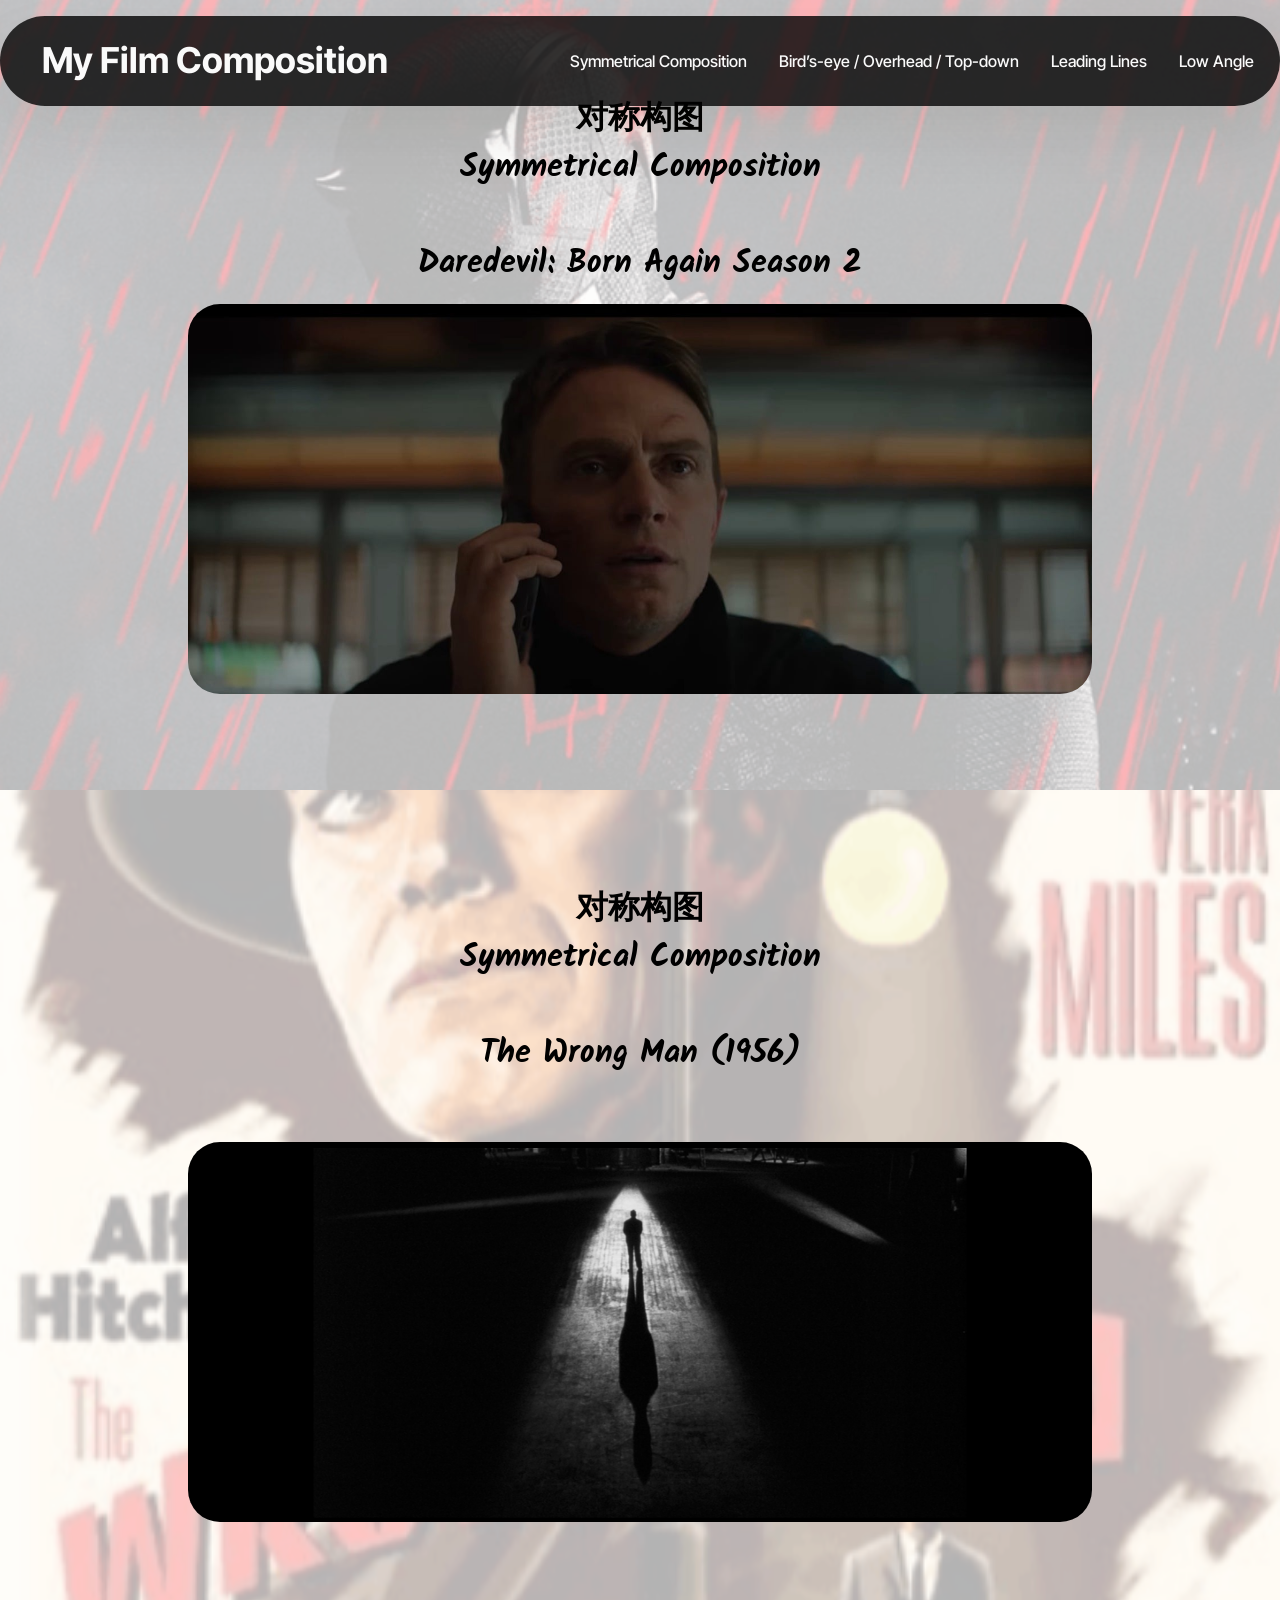
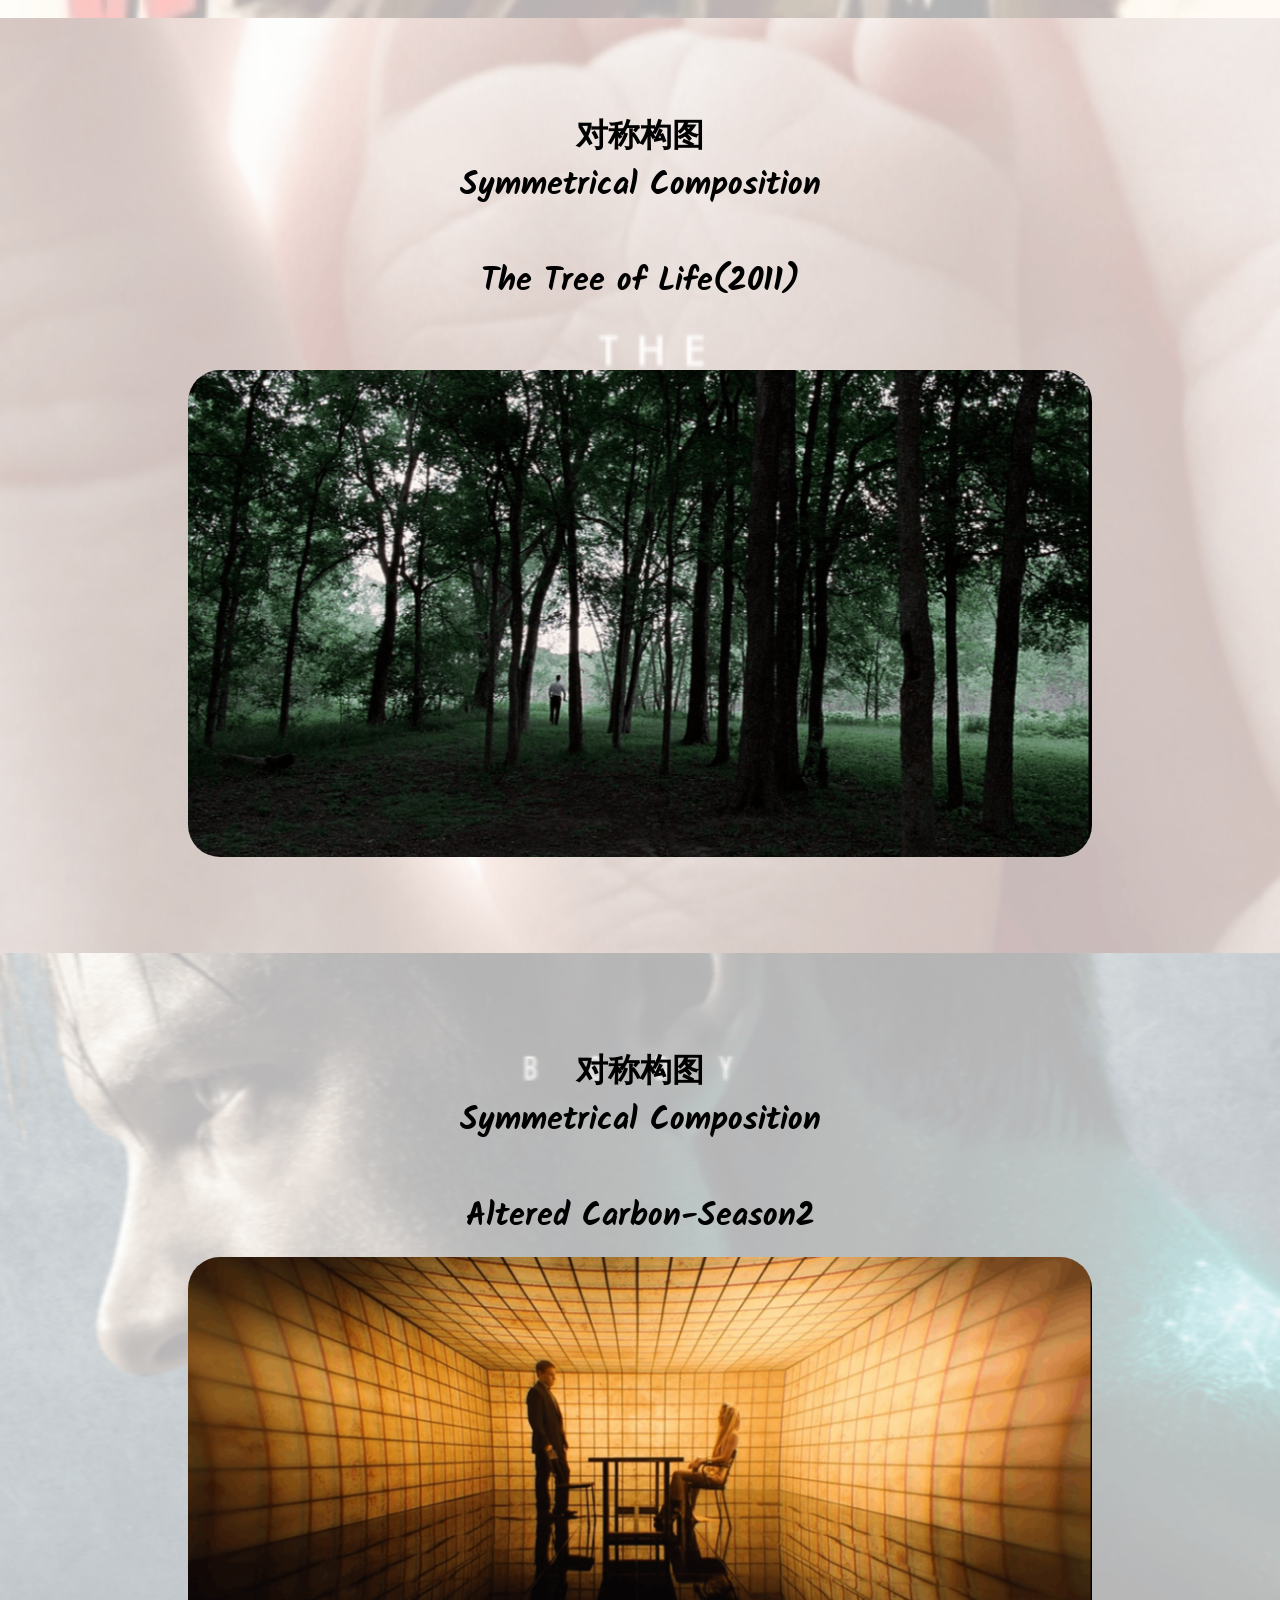
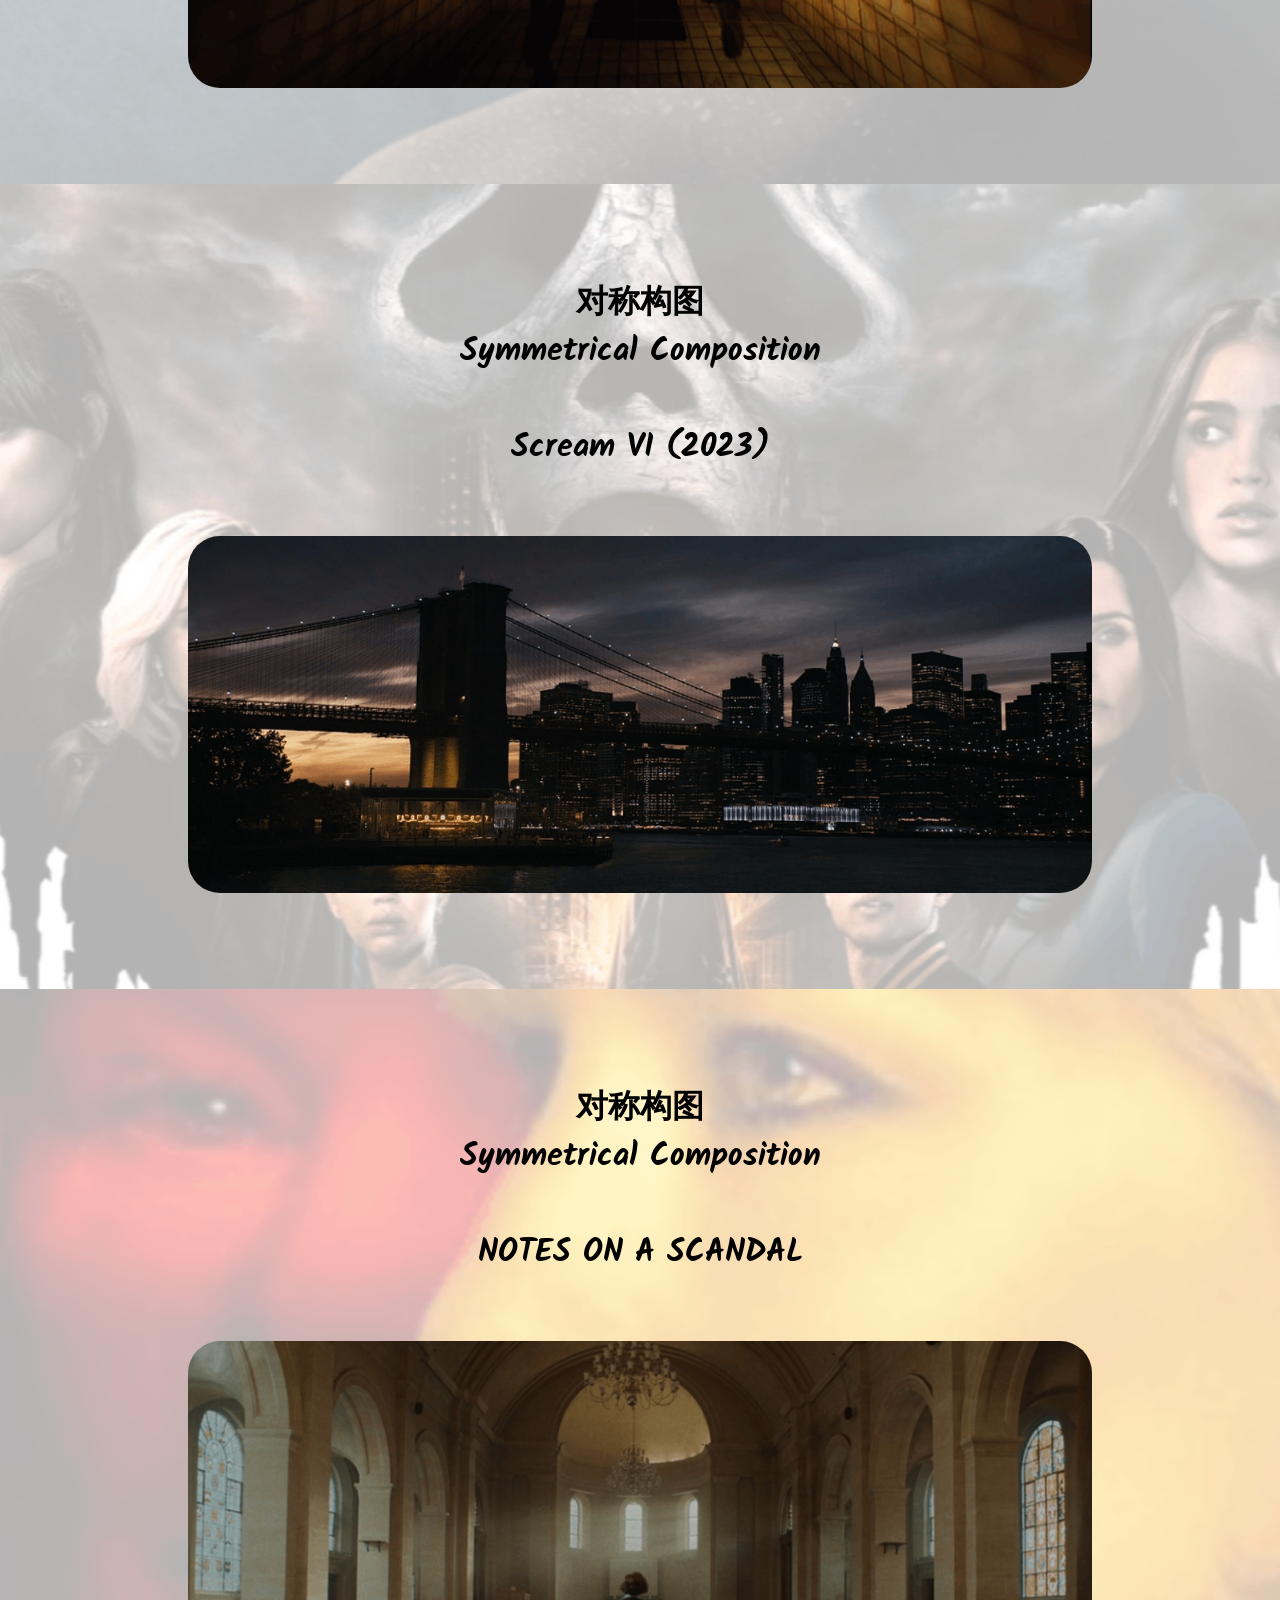
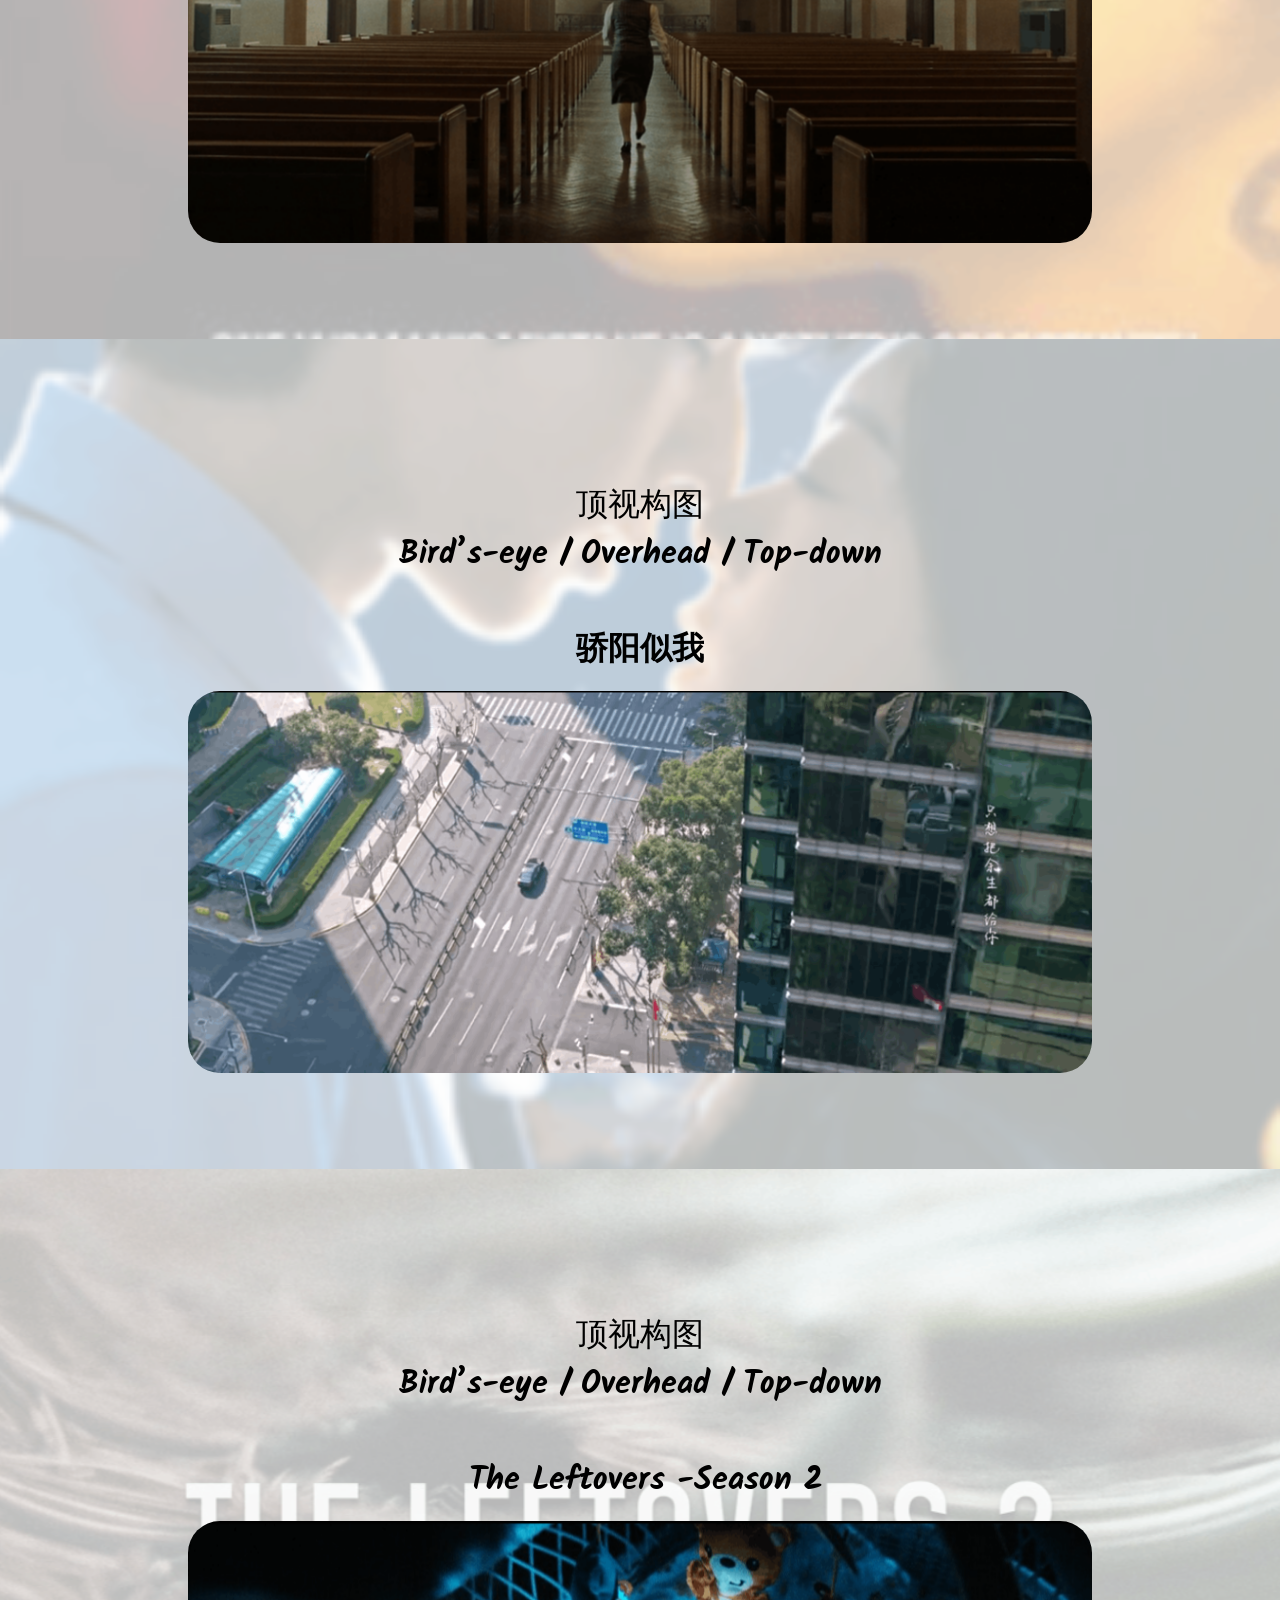
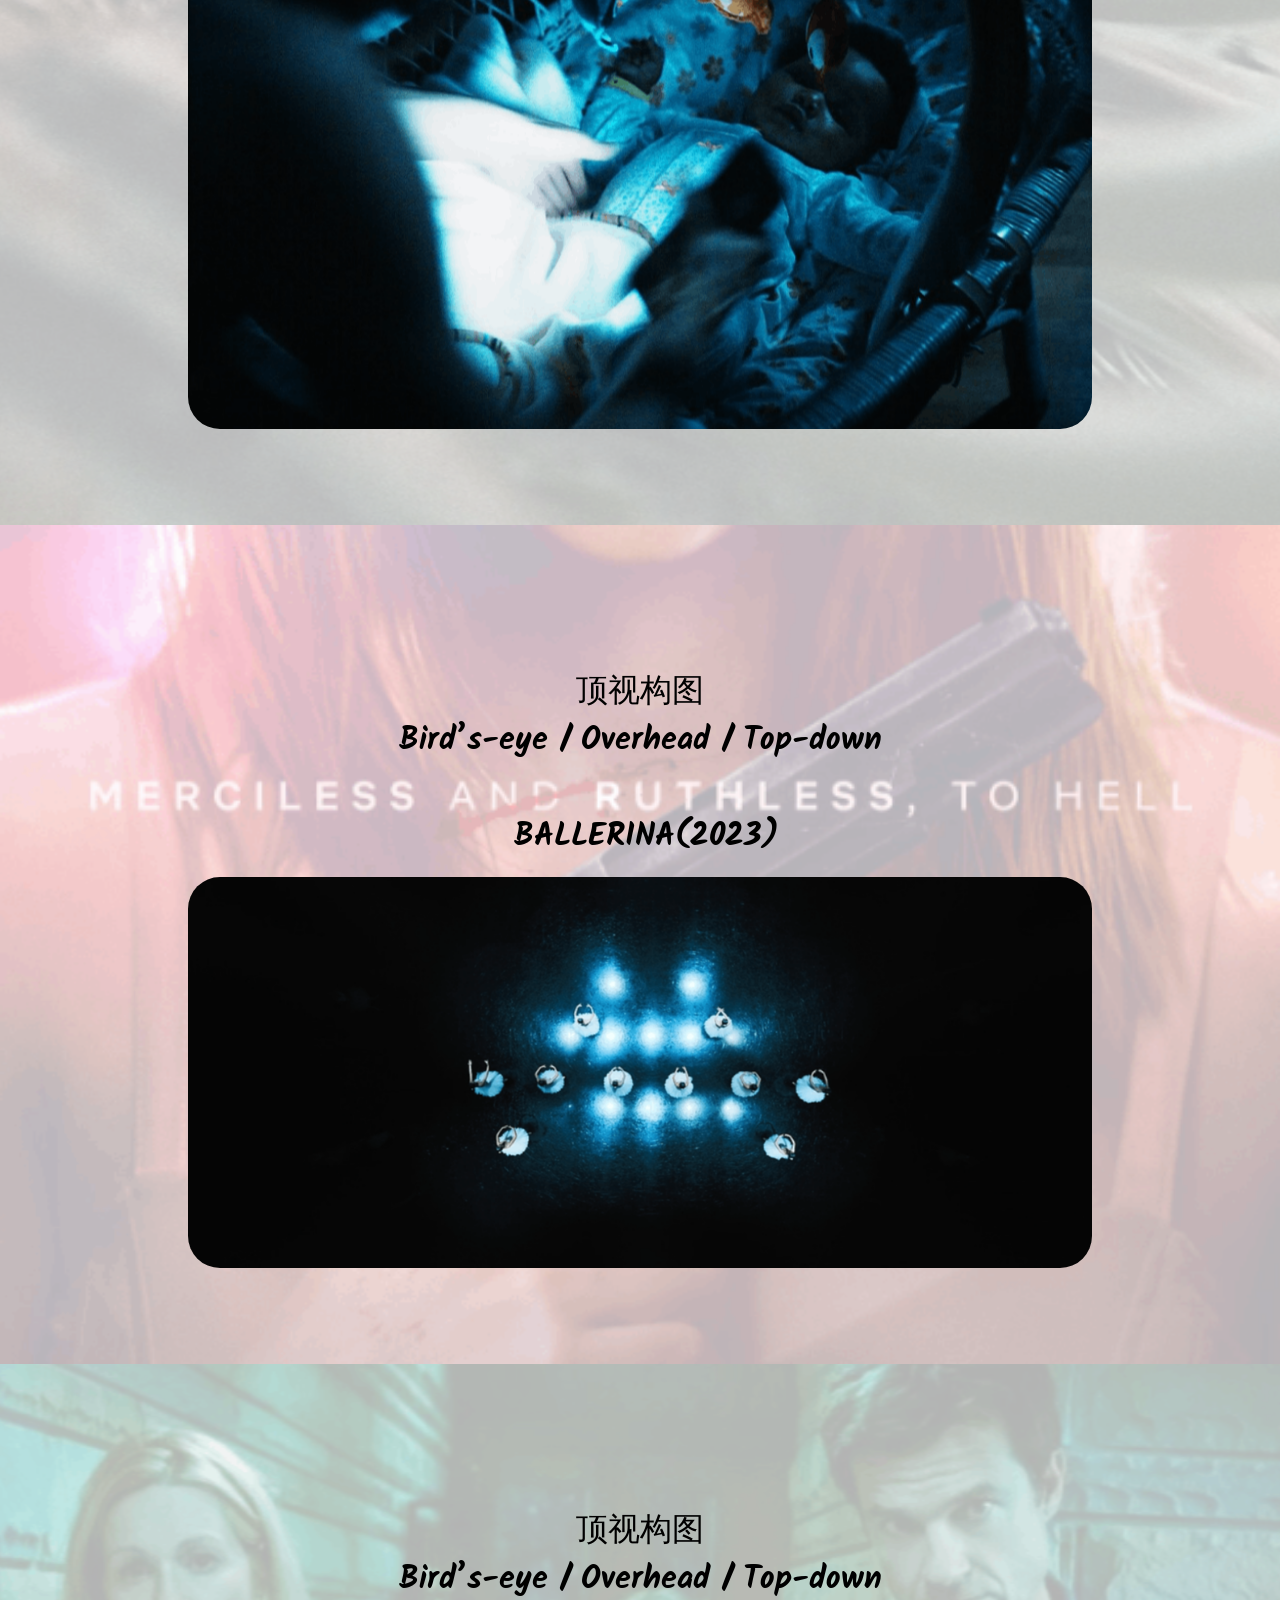
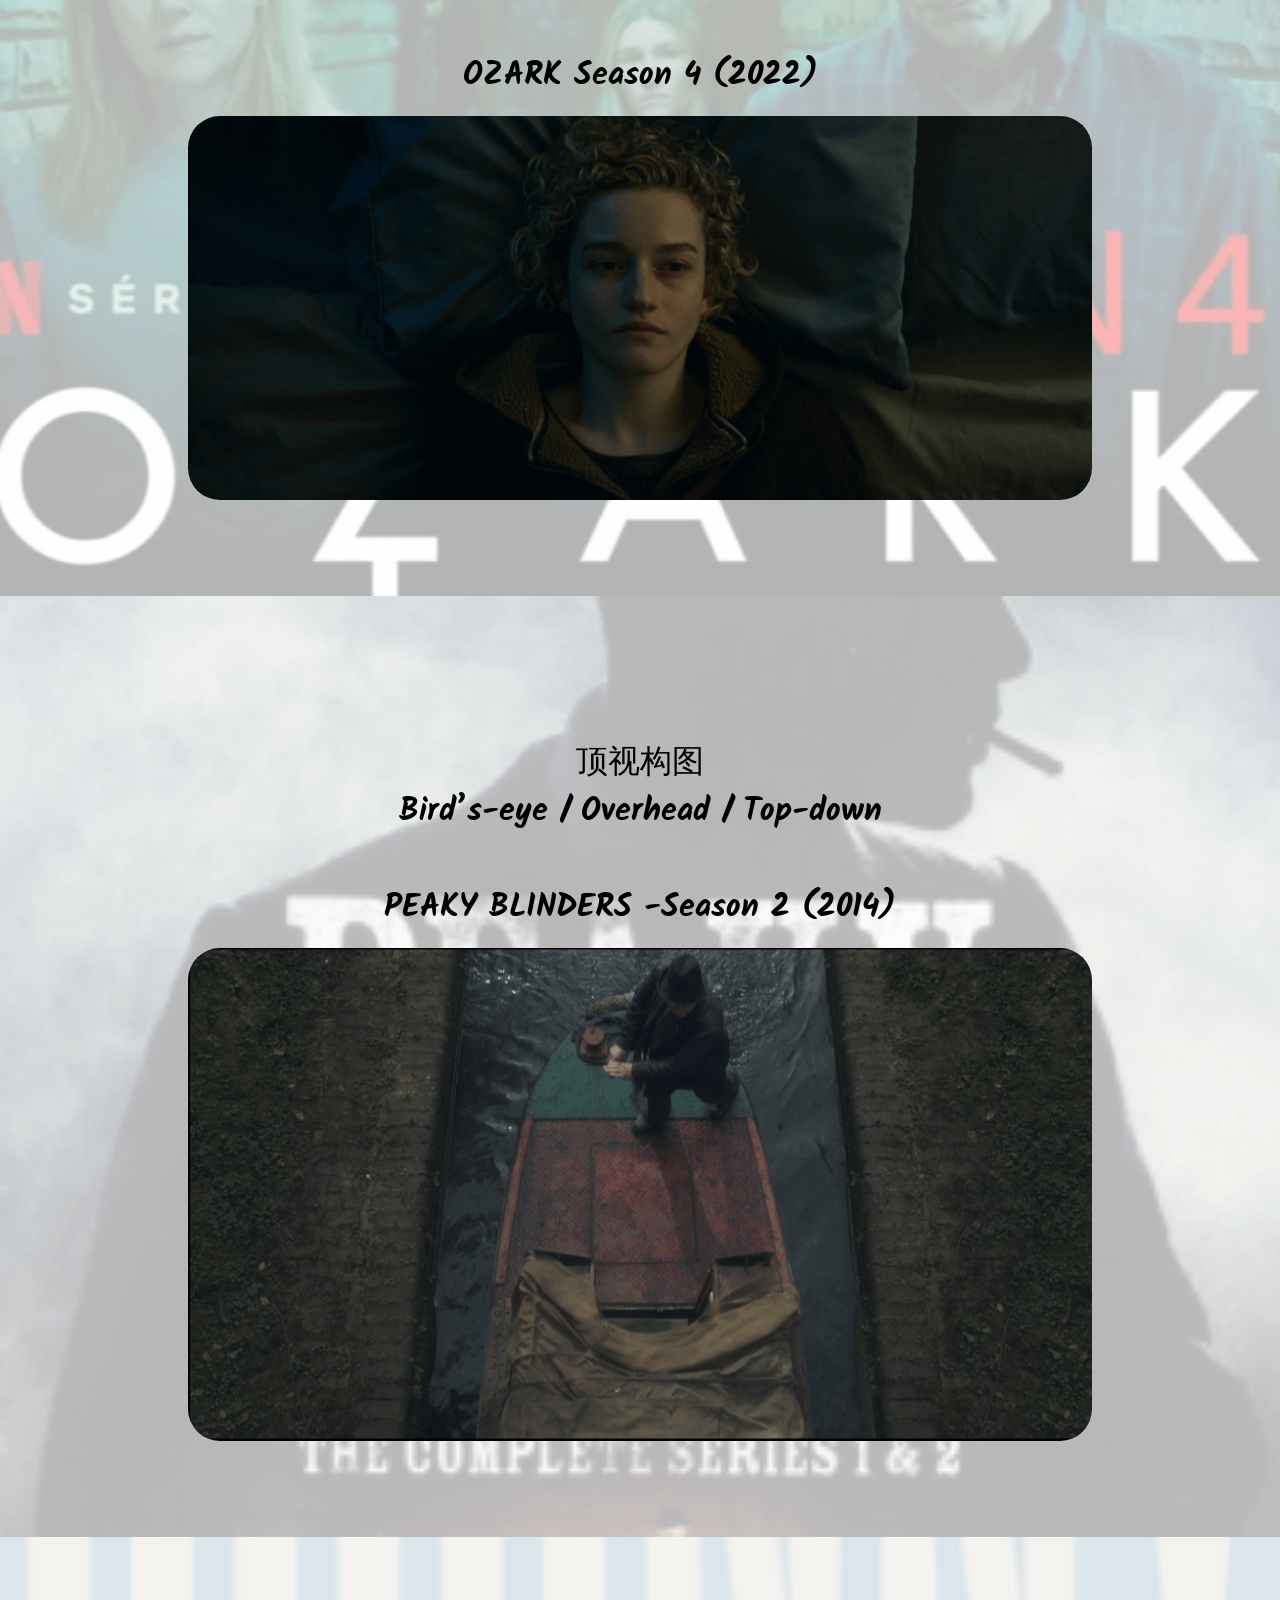
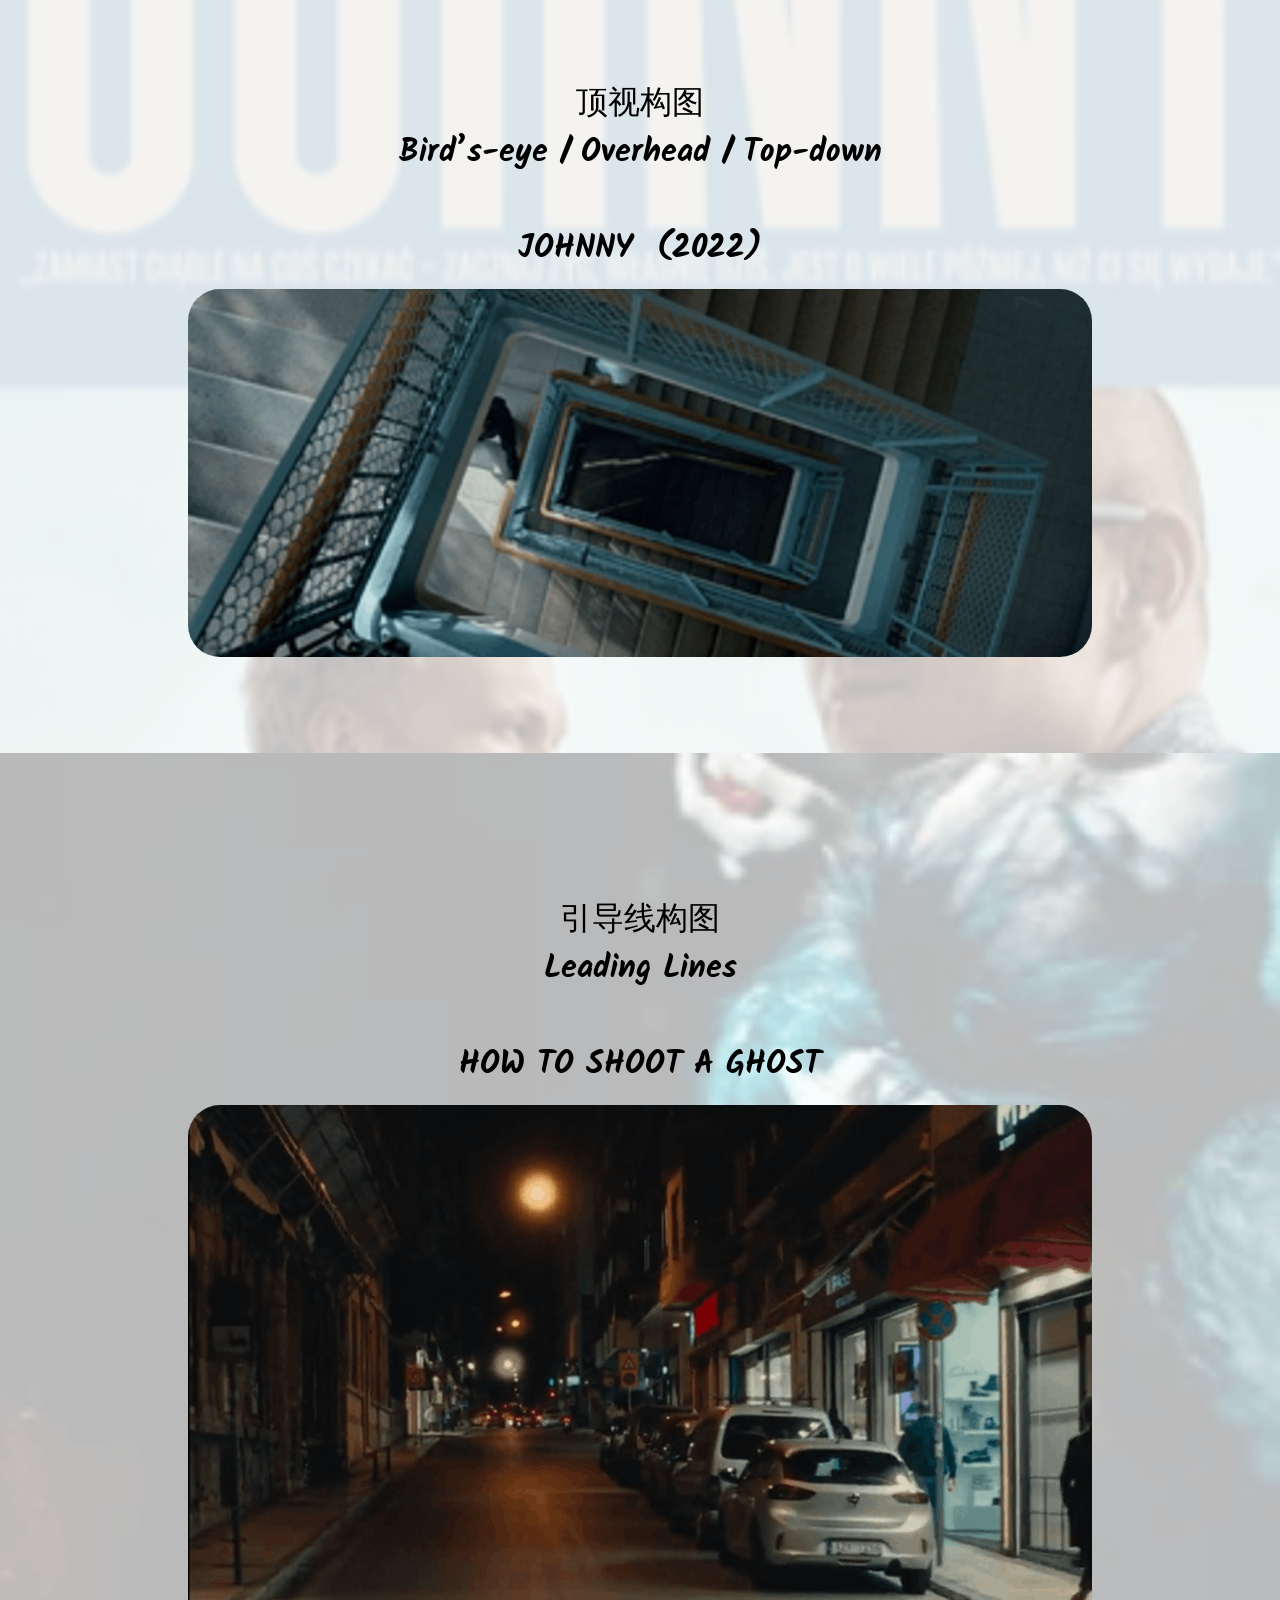
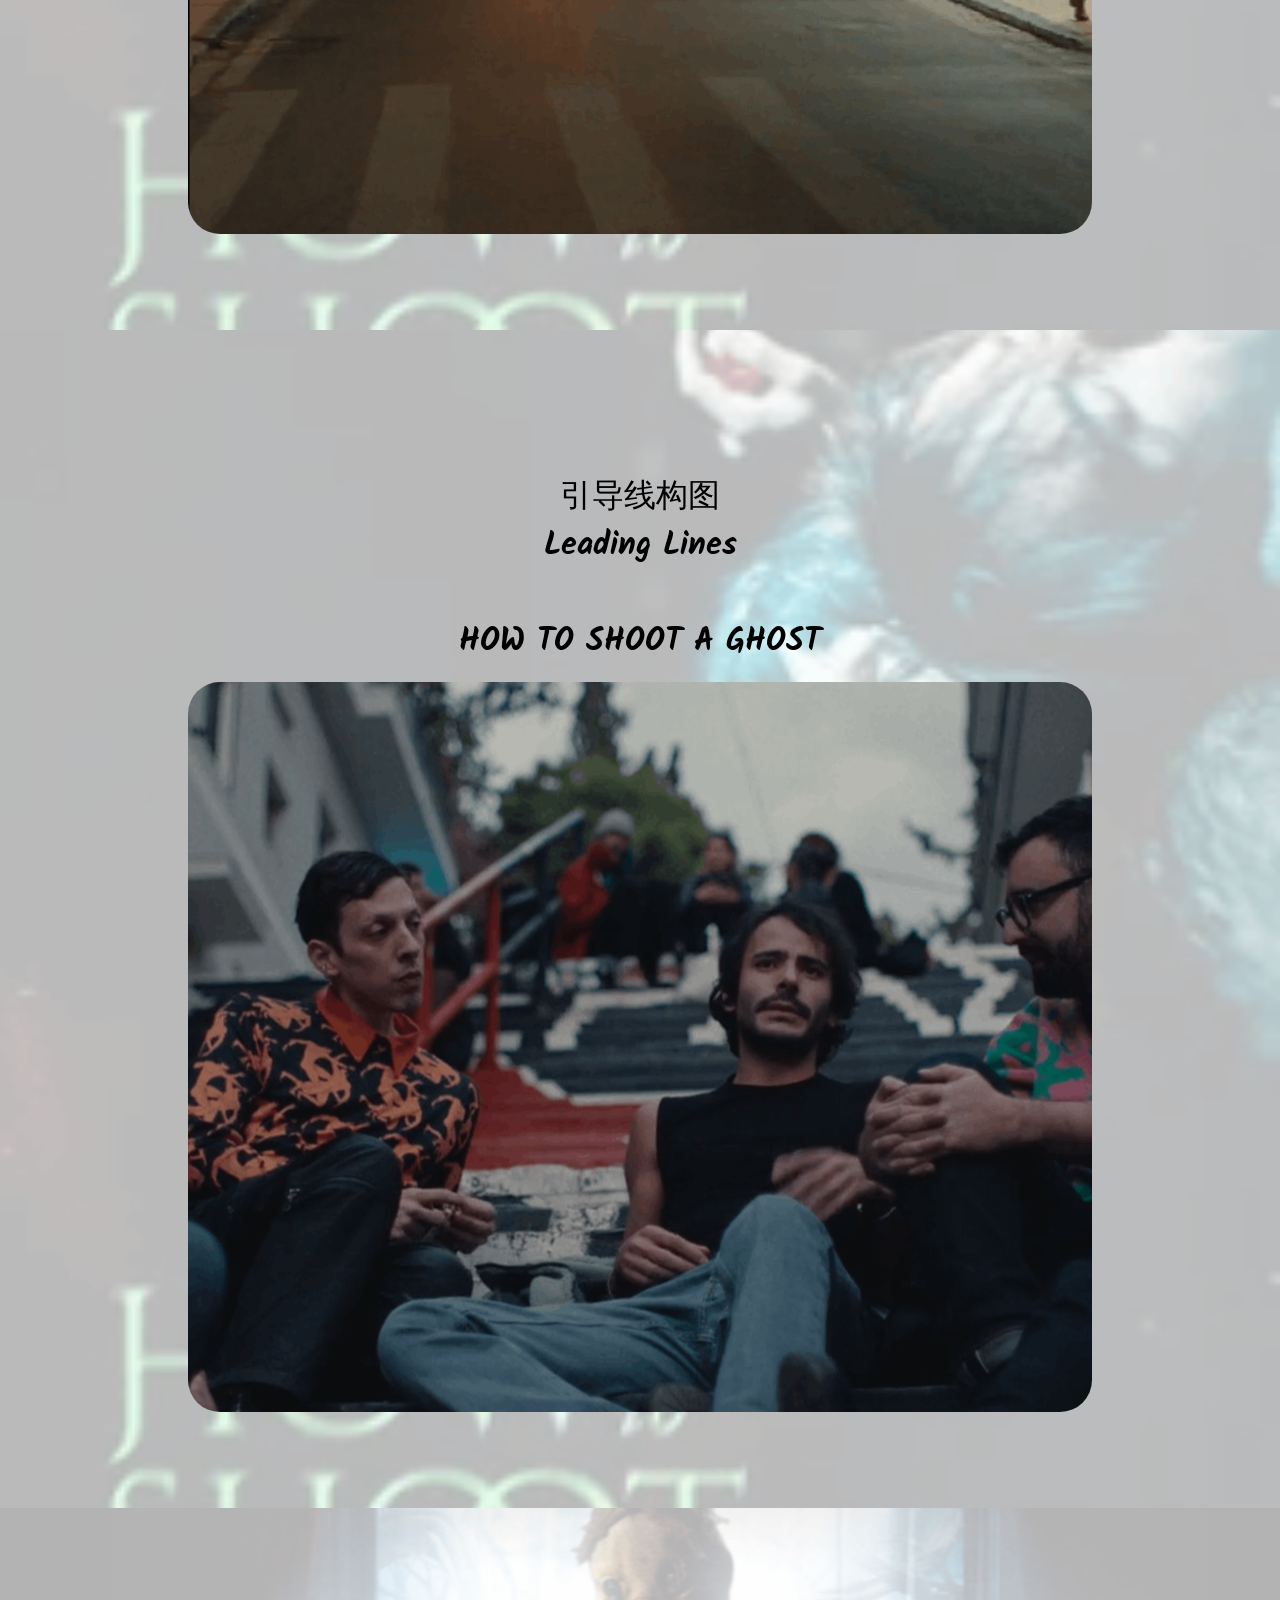
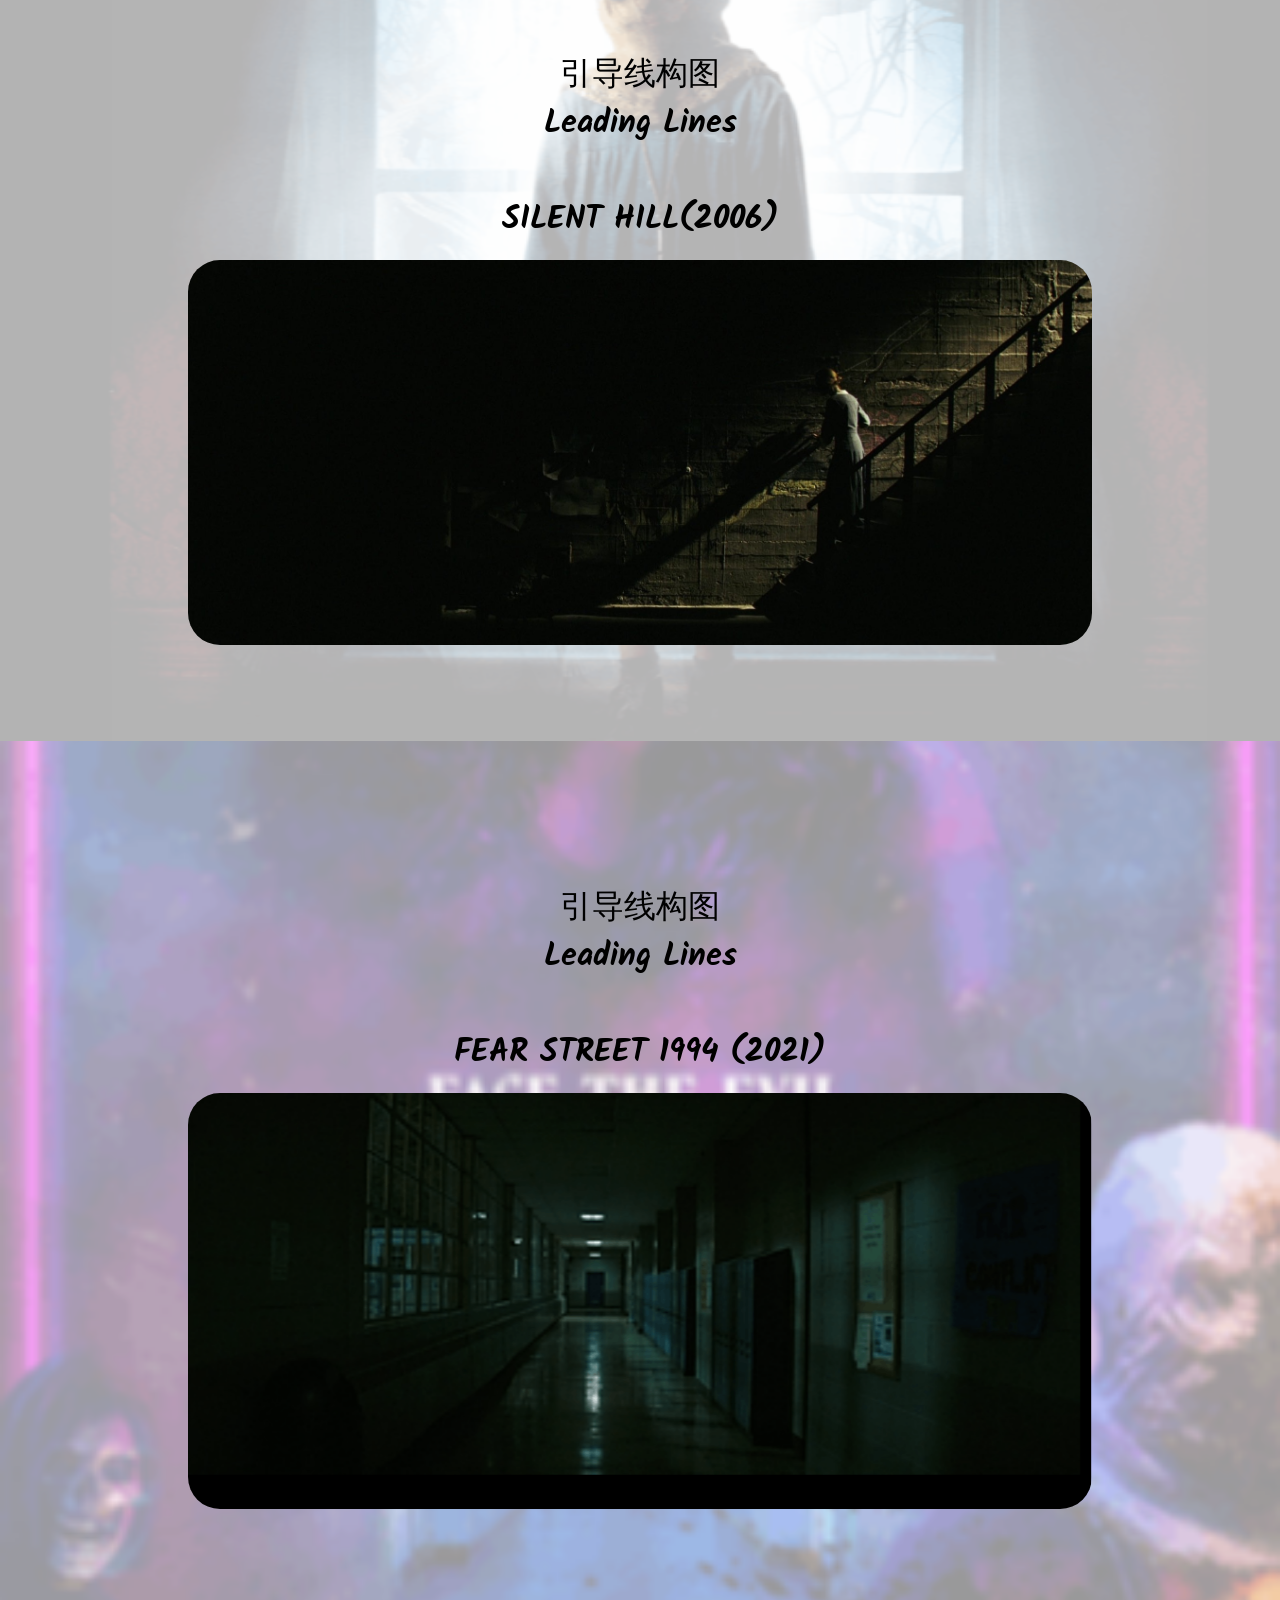
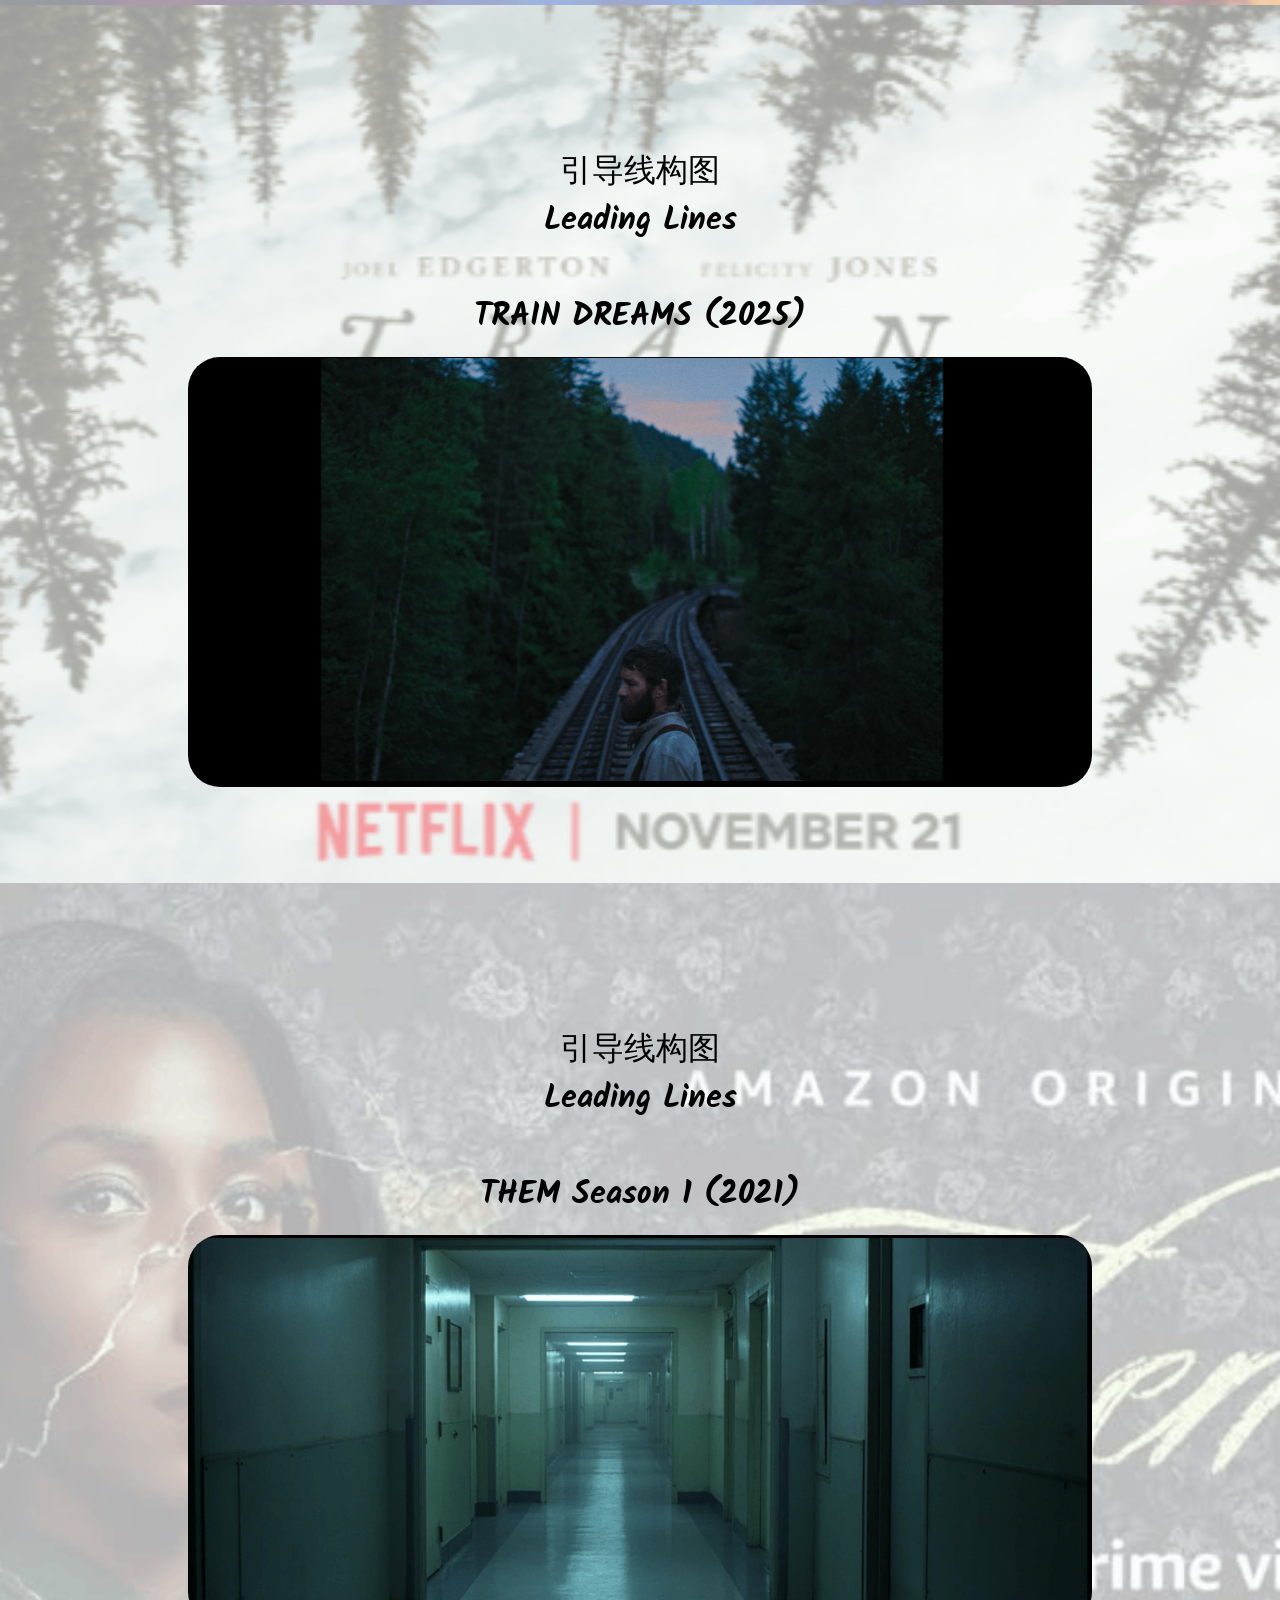
==== inde.html @ d4582043 "create github pages" ====
<!DOCTYPE html>
<html  >
<head>
  <!-- Site made with Mobirise Website Builder v6.1.12, https://mobirise.com -->
  <meta charset="UTF-8">
  <meta http-equiv="X-UA-Compatible" content="IE=edge">
  <meta name="generator" content="Mobirise v6.1.12, mobirise.com">
  <meta name="viewport" content="width=device-width, initial-scale=1, minimum-scale=1">
  <link rel="shortcut icon" href="assets/images/logo5.png" type="image/x-icon">
  <meta name="description" content="">
  
  
  <title>My Film Composition</title>
  <link rel="stylesheet" href="assets/web/assets/mobirise-icons2/mobirise2.css">
  <link rel="stylesheet" href="assets/bootstrap/css/bootstrap.min.css">
  <link rel="stylesheet" href="assets/animatecss/animate.css">
  <link rel="stylesheet" href="assets/dropdown/css/style.css">
  <link rel="stylesheet" href="assets/theme/css/style.css">
  <link rel="preload" href="https://fonts.googleapis.com/css?family=Inter+Tight:100,200,300,400,500,600,700,800,900,100i,200i,300i,400i,500i,600i,700i,800i,900i&display=swap" as="style" onload="this.onload=null;this.rel='stylesheet'">
  <noscript><link rel="stylesheet" href="https://fonts.googleapis.com/css?family=Inter+Tight:100,200,300,400,500,600,700,800,900,100i,200i,300i,400i,500i,600i,700i,800i,900i&display=swap"></noscript>
  <link rel="preload" href="https://fonts.googleapis.com/css?family=Fjalla+One:400&display=swap" as="style" onload="this.onload=null;this.rel='stylesheet'">
  <noscript><link rel="stylesheet" href="https://fonts.googleapis.com/css?family=Fjalla+One:400&display=swap"></noscript>
  <link rel="preload" href="https://fonts.googleapis.com/css?family=Kalam:300,400,700&display=swap" as="style" onload="this.onload=null;this.rel='stylesheet'">
  <noscript><link rel="stylesheet" href="https://fonts.googleapis.com/css?family=Kalam:300,400,700&display=swap"></noscript>
  <link rel="preload" as="style" href="assets/mobirise/css/mbr-additional.css?v=nyMjws"><link rel="stylesheet" href="assets/mobirise/css/mbr-additional.css?v=nyMjws" type="text/css">

  
  
  
</head>
<body>
  
  <section data-bs-version="5.1" class="menu menu1 cid-vgb3TFsFdI" once="menu" id="menu01-2v">
	

	<nav class="navbar navbar-dropdown navbar-fixed-top navbar-expand-lg">
		<div class="container">
			<div class="navbar-brand">
				
				<span class="navbar-caption-wrap"><a class="navbar-caption text-white display-2" href="https://mobiri.se">My Film Composition&nbsp;</a></span>
			</div>
			<button class="navbar-toggler" type="button" data-toggle="collapse" data-bs-toggle="collapse" data-target="#navbarSupportedContent" data-bs-target="#navbarSupportedContent" aria-controls="navbarNavAltMarkup" aria-expanded="false" aria-label="Toggle navigation">
				<div class="hamburger">
					<span></span>
					<span></span>
					<span></span>
					<span></span>
				</div>
			</button>
			<div class="collapse navbar-collapse" id="navbarSupportedContent">
				<ul class="navbar-nav nav-dropdown nav-right" data-app-modern-menu="true"><li class="nav-item">
						<a class="nav-link link text-white text-primary display-4" href="inde.html#image03-2z">Symmetrical Composition</a>
					</li>
					<li class="nav-item">
						<a class="nav-link link text-white text-primary display-4" href="inde.html#image03-33" aria-expanded="false">Bird’s-eye / Overhead / Top-down</a>
					</li>
					<li class="nav-item">
						<a class="nav-link link text-white text-primary display-4" href="inde.html#image03-37">Leading Lines</a>
					</li><li class="nav-item"><a class="nav-link link text-white text-primary display-4" href="inde.html#image03-39">Low Angle</a></li></ul>
				
				
			</div>
		</div>
	</nav>
</section>

<section data-bs-version="5.1" class="image3 cid-vgbkb1TH79" id="image03-2z">
  

  
  <div class="mbr-overlay" style="opacity: 0.7; background-color: rgb(255, 255, 255);"></div>

  <div class="container">
    <div class="row justify-content-center">
      <div class="col-12 col-lg-9">
        <h4 class="mbr-description mbr-fonts-style mb-3 align-center new-font-1"><strong>对称构图</strong><br><strong>Symmetrical Composition</strong><br><br><strong>Daredevil: Born Again Season 2</strong><strong><br></strong></h4>
        
        <div class="image-wrapper">
          <img class="w-100" src="assets/images/symmetrical-1600x690.jpg" alt="Mobirise Website Builder">
        </div>
      </div>
    </div>
  </div>
</section>

<section data-bs-version="5.1" class="image3 cid-vgbrXvabhN" id="image03-3f">
  

  
  <div class="mbr-overlay" style="opacity: 0.7; background-color: rgb(255, 255, 255);"></div>

  <div class="container">
    <div class="row justify-content-center">
      <div class="col-12 col-lg-9">
        <h4 class="mbr-description mbr-fonts-style mb-3 align-center new-font-1"><strong>对称构图</strong><br><strong>Symmetrical Composition</strong><br><br><strong>The Wrong Man (1956)</strong><strong><br></strong><strong><br></strong></h4>
        
        <div class="image-wrapper">
          <img class="w-100" src="assets/images/symmetrical20composition20the20wrong20man-1241x524.png" alt="Mobirise Website Builder">
        </div>
      </div>
    </div>
  </div>
</section>

<section data-bs-version="5.1" class="image3 cid-vgbrXUIY6X" id="image03-3g">
  

  
  <div class="mbr-overlay" style="opacity: 0.7; background-color: rgb(255, 255, 255);"></div>

  <div class="container">
    <div class="row justify-content-center">
      <div class="col-12 col-lg-9">
        <h4 class="mbr-description mbr-fonts-style mb-3 align-center new-font-1"><strong>对称构图<br></strong><strong>Symmetrical Composition</strong><br><br><strong>The Tree of Life(2011)</strong><strong><br></strong><strong><br></strong></h4>
        
        <div class="image-wrapper">
          <img class="w-100" src="assets/images/symmetrical20composition20the20tree20of20life-923x500.png" alt="Mobirise Website Builder">
        </div>
      </div>
    </div>
  </div>
</section>

<section data-bs-version="5.1" class="image3 cid-vgbrYc06dr" id="image03-3h">
  

  
  <div class="mbr-overlay" style="opacity: 0.7; background-color: rgb(255, 255, 255);"></div>

  <div class="container">
    <div class="row justify-content-center">
      <div class="col-12 col-lg-9">
        <h4 class="mbr-description mbr-fonts-style mb-3 align-center new-font-1"><strong>对称构图</strong><br><strong>Symmetrical Composition</strong><br><br><strong>Altered Carbon-Season2</strong><strong><br></strong></h4>
        
        <div class="image-wrapper">
          <img class="w-100" src="assets/images/symmetrical20altered20carbon20-season-1016x514.png" alt="Mobirise Website Builder">
        </div>
      </div>
    </div>
  </div>
</section>

<section data-bs-version="5.1" class="image3 cid-vgcfZBzUZ9" id="image03-3j">
  

  
  <div class="mbr-overlay" style="opacity: 0.7; background-color: rgb(255, 255, 255);"></div>

  <div class="container">
    <div class="row justify-content-center">
      <div class="col-12 col-lg-9">
        <h4 class="mbr-description mbr-fonts-style mb-3 align-center new-font-1"><strong>对称构图</strong><br><strong>Symmetrical Composition</strong><br><br><strong>Scream VI (2023)</strong><strong><br></strong><strong><br></strong></h4>
        
        <div class="image-wrapper">
          <img class="w-100" src="assets/images/symmetrical20scream-1190x484.png" alt="Mobirise Website Builder">
        </div>
      </div>
    </div>
  </div>
</section>

<section data-bs-version="5.1" class="image3 cid-vgcgzkqZMH" id="image03-3k">
  

  
  <div class="mbr-overlay" style="opacity: 0.7; background-color: rgb(255, 255, 255);"></div>

  <div class="container">
    <div class="row justify-content-center">
      <div class="col-12 col-lg-9">
        <h4 class="mbr-description mbr-fonts-style mb-3 align-center new-font-1"><strong>对称构图</strong><br><strong>Symmetrical Composition</strong><br><br><strong>NOTES ON A SCANDAL</strong><strong><br></strong><strong><br></strong></h4>
        
        <div class="image-wrapper">
          <img class="w-100" src="assets/images/symmetrical20golda-945x504.png" alt="Mobirise Website Builder">
        </div>
      </div>
    </div>
  </div>
</section>

<section data-bs-version="5.1" class="image3 cid-vgbn0FXxiw" id="image03-33">
  

  
  <div class="mbr-overlay" style="opacity: 0.7; background-color: rgb(255, 255, 255);"></div>

  <div class="container">
    <div class="row justify-content-center">
      <div class="col-12 col-lg-9">
        <h4 class="mbr-description mbr-fonts-style mb-3 align-center new-font-1"><strong><br></strong>顶视构图<br><strong>Bird’s-eye / Overhead / Top-down</strong><br><br><strong>骄阳似我</strong></h4>
        
        <div class="image-wrapper">
          <img class="w-100" src="assets/images/bird-view-1-1916x808.png" alt="Mobirise Website Builder">
        </div>
      </div>
    </div>
  </div>
</section>

<section data-bs-version="5.1" class="image3 cid-vgbnSltmh3" id="image03-34">
  

  
  <div class="mbr-overlay" style="opacity: 0.7; background-color: rgb(255, 255, 255);"></div>

  <div class="container">
    <div class="row justify-content-center">
      <div class="col-12 col-lg-9">
        <h4 class="mbr-description mbr-fonts-style mb-3 align-center new-font-1"><strong><br></strong>顶视构图<br><strong>Bird’s-eye / Overhead / Top-down</strong><br><strong><br></strong><strong>&nbsp;The Leftovers -S</strong><strong>eason 2</strong><strong><br></strong></h4>
        
        <div class="image-wrapper">
          <img class="w-100" src="assets/images/symmetrical20the20leftovers20-season202-1144x520.png" alt="Mobirise Website Builder">
        </div>
      </div>
    </div>
  </div>
</section>

<section data-bs-version="5.1" class="image3 cid-vgbox49EjG" id="image03-35">
  

  
  <div class="mbr-overlay" style="opacity: 0.7; background-color: rgb(255, 255, 255);"></div>

  <div class="container">
    <div class="row justify-content-center">
      <div class="col-12 col-lg-9">
        <h4 class="mbr-description mbr-fonts-style mb-3 align-center new-font-1"><strong><br></strong>顶视构图<br><strong>Bird’s-eye / Overhead / Top-down</strong><br><strong><br></strong><strong>&nbsp;BALLERINA(2023)</strong><strong><br></strong></h4>
        
        <div class="image-wrapper">
          <img class="w-100" src="assets/images/symmetrical20ballerina-1129x499.png" alt="Mobirise Website Builder">
        </div>
      </div>
    </div>
  </div>
</section>

<section data-bs-version="5.1" class="image3 cid-vgboxr0v2A" id="image03-36">
  

  
  <div class="mbr-overlay" style="opacity: 0.7; background-color: rgb(255, 255, 255);"></div>

  <div class="container">
    <div class="row justify-content-center">
      <div class="col-12 col-lg-9">
        <h4 class="mbr-description mbr-fonts-style mb-3 align-center new-font-1"><strong><br></strong>顶视构图<br><strong>Bird’s-eye / Overhead / Top-down</strong><br><strong><br></strong><strong>OZARK Season 4 (2022)</strong></h4>
        
        <div class="image-wrapper">
          <img class="w-100" src="assets/images/symmetrical20ozark20season204-1148x499.png" alt="Mobirise Website Builder">
        </div>
      </div>
    </div>
  </div>
</section>

<section data-bs-version="5.1" class="image3 cid-vgckCtr6fv" id="image03-3l">
  

  
  <div class="mbr-overlay" style="opacity: 0.7; background-color: rgb(255, 255, 255);"></div>

  <div class="container">
    <div class="row justify-content-center">
      <div class="col-12 col-lg-9">
        <h4 class="mbr-description mbr-fonts-style mb-3 align-center new-font-1"><strong><br></strong>顶视构图<br><strong>Bird’s-eye / Overhead / Top-down</strong><br><strong><br></strong><strong>PEAKY BLINDERS -Season 2 (2014)</strong></h4>
        
        <div class="image-wrapper">
          <img class="w-100" src="assets/images/symmetrical20peaky20blinders20-season-928x505.png" alt="Mobirise Website Builder">
        </div>
      </div>
    </div>
  </div>
</section>

<section data-bs-version="5.1" class="image3 cid-vgcxWEjSSH" id="image03-3m">
  

  
  <div class="mbr-overlay" style="opacity: 0.7; background-color: rgb(255, 255, 255);"></div>

  <div class="container">
    <div class="row justify-content-center">
      <div class="col-12 col-lg-9">
        <h4 class="mbr-description mbr-fonts-style mb-3 align-center new-font-1"><strong><br></strong>顶视构图<br><strong>Bird’s-eye / Overhead / Top-down</strong><br><strong><br></strong><strong>JOHNNY&nbsp; (2022)</strong></h4>
        
        <div class="image-wrapper">
          <img class="w-100" src="assets/images/bird20johnny-1221x513.png" alt="Mobirise Website Builder">
        </div>
      </div>
    </div>
  </div>
</section>

<section data-bs-version="5.1" class="image3 cid-vgboydBmQ8" id="image03-37">
  

  
  <div class="mbr-overlay" style="opacity: 0.7; background-color: rgb(255, 255, 255);"></div>

  <div class="container">
    <div class="row justify-content-center">
      <div class="col-12 col-lg-9">
        <h4 class="mbr-description mbr-fonts-style mb-3 align-center new-font-1"><strong><br></strong>引导线构图<br><strong>Leading Lines</strong><br><strong><br></strong><strong>HOW TO SHOOT A GHOST</strong><strong><br></strong></h4>
        
        <div class="image-wrapper">
          <img class="w-100" src="assets/images/leading20lines20e5a682e4bd95e68b8de9acbc202-1198x984.png" alt="Mobirise Website Builder">
        </div>
      </div>
    </div>
  </div>
</section>

<section data-bs-version="5.1" class="image3 cid-vgbphxD8T0" id="image03-38">
  

  
  <div class="mbr-overlay" style="opacity: 0.7; background-color: rgb(255, 255, 255);"></div>

  <div class="container">
    <div class="row justify-content-center">
      <div class="col-12 col-lg-9">
        <h4 class="mbr-description mbr-fonts-style mb-3 align-center new-font-1"><strong><br></strong>引导线构图<br><strong>Leading Lines</strong><br><strong><br></strong><strong>HOW TO SHOOT A GHOST</strong></h4>
        
        <div class="image-wrapper">
          <img class="w-100" src="assets/images/leading20lines20e5a682e4bd95e68b8de9acbc-1374x977.png" alt="Mobirise Website Builder">
        </div>
      </div>
    </div>
  </div>
</section>

<section data-bs-version="5.1" class="image3 cid-vgbpVLKhHx" id="image03-3a">
  

  
  <div class="mbr-overlay" style="opacity: 0.7; background-color: rgb(255, 255, 255);"></div>

  <div class="container">
    <div class="row justify-content-center">
      <div class="col-12 col-lg-9">
        <h4 class="mbr-description mbr-fonts-style mb-3 align-center new-font-1"><strong><br></strong>引导线构图<br><strong>Leading Lines</strong><br><strong><br>SILENT HILL(2006)</strong></h4>
        
        <div class="image-wrapper">
          <img class="w-100" src="assets/images/the20orphanage-1916x814.jpeg" alt="Mobirise Website Builder">
        </div>
      </div>
    </div>
  </div>
</section>

<section data-bs-version="5.1" class="image3 cid-vgbpWie9PM" id="image03-3b">
  

  
  <div class="mbr-overlay" style="opacity: 0.6; background-color: rgb(255, 255, 255);"></div>

  <div class="container">
    <div class="row justify-content-center">
      <div class="col-12 col-lg-9">
        <h4 class="mbr-description mbr-fonts-style mb-3 align-center new-font-1"><strong><br></strong>引导线构图<br><strong>Leading Lines</strong><br><strong><br></strong><strong>FEAR STREET 1994 (2021)</strong><strong><br></strong></h4>
        
        <div class="image-wrapper">
          <img class="w-100" src="assets/images/fear20street202021-1185x558.png" alt="Mobirise Website Builder">
        </div>
      </div>
    </div>
  </div>
</section>

<section data-bs-version="5.1" class="image3 cid-vgcAz3Ax5V" id="image03-3n">
  

  
  <div class="mbr-overlay" style="opacity: 0.6; background-color: rgb(255, 255, 255);"></div>

  <div class="container">
    <div class="row justify-content-center">
      <div class="col-12 col-lg-9">
        <h4 class="mbr-description mbr-fonts-style mb-3 align-center new-font-1"><strong><br></strong>引导线构图<br><strong>Leading Lines</strong><br><strong><br></strong><strong>TRAIN DREAMS (2025)</strong><strong><br></strong></h4>
        
        <div class="image-wrapper">
          <img class="w-100" src="assets/images/train20dreams20-1069x512.png" alt="Mobirise Website Builder">
        </div>
      </div>
    </div>
  </div>
</section>

<section data-bs-version="5.1" class="image3 cid-vgcAzyoz7Y" id="image03-3o">
  

  
  <div class="mbr-overlay" style="opacity: 0.7; background-color: rgb(255, 255, 255);"></div>

  <div class="container">
    <div class="row justify-content-center">
      <div class="col-12 col-lg-9">
        <h4 class="mbr-description mbr-fonts-style mb-3 align-center new-font-1"><strong><br></strong>引导线构图<br><strong>Leading Lines</strong><br><strong><br></strong><strong>THEM Season 1 (2021)</strong><strong><br></strong></h4>
        
        <div class="image-wrapper">
          <img class="w-100" src="assets/images/leading20lines20them-1184x514.png" alt="Mobirise Website Builder">
        </div>
      </div>
    </div>
  </div>
</section>

<section data-bs-version="5.1" class="image3 cid-vgbpBuTeDY" id="image03-39">
  

  
  <div class="mbr-overlay" style="opacity: 0.7; background-color: rgb(255, 255, 255);"></div>

  <div class="container">
    <div class="row justify-content-center">
      <div class="col-12 col-lg-9">
        <h4 class="mbr-description mbr-fonts-style mb-3 align-center new-font-1"><strong><br></strong>低角度构图<br><strong>Low Angle</strong><br><strong><br></strong><strong>SQUARESPACE - “Hello Down There” (2022)</strong><strong><br></strong></h4>
        
        <div class="image-wrapper">
          <img class="w-100" src="assets/images/e59bbee78987-1175x498.png" alt="Mobirise Website Builder">
        </div>
      </div>
    </div>
  </div>
</section>

<section data-bs-version="5.1" class="image3 cid-vgbqu4jGrE" id="image03-3c">
  

  
  <div class="mbr-overlay" style="opacity: 0.7; background-color: rgb(255, 255, 255);"></div>

  <div class="container">
    <div class="row justify-content-center">
      <div class="col-12 col-lg-9">
        <h4 class="mbr-description mbr-fonts-style mb-3 align-center new-font-1"><strong><br></strong>低角度构图<br><strong>Low Angle</strong><br><strong><br></strong><strong>ALL QUIET ON THE WESTERN FRONT (2022)<br></strong><strong><br></strong></h4>
        
        <div class="image-wrapper">
          <img class="w-100" src="assets/images/low20angle20all20quiet20on20the20western20front-1191x488.png" alt="Mobirise Website Builder">
        </div>
      </div>
    </div>
  </div>
</section>

<section data-bs-version="5.1" class="image3 cid-vgbquDyHD9" id="image03-3d">
  

  
  <div class="mbr-overlay" style="opacity: 0.7; background-color: rgb(255, 255, 255);"></div>

  <div class="container">
    <div class="row justify-content-center">
      <div class="col-12 col-lg-9">
        <h4 class="mbr-description mbr-fonts-style mb-3 align-center new-font-1"><strong><br></strong>低角度构图<br><strong>Low Angle</strong><br><strong><br></strong><strong>Marvel Television’s Daredevil: Born Again Season 2</strong></h4>
        
        <div class="image-wrapper">
          <img class="w-100" src="assets/images/low20angle-1600x670.jpeg" alt="Mobirise Website Builder">
        </div>
      </div>
    </div>
  </div>
</section>

<section data-bs-version="5.1" class="image3 cid-vgbqv1fgQN" id="image03-3e">
  

  
  <div class="mbr-overlay" style="opacity: 0.7; background-color: rgb(255, 255, 255);"></div>

  <div class="container">
    <div class="row justify-content-center">
      <div class="col-12 col-lg-9">
        <h4 class="mbr-description mbr-fonts-style mb-3 align-center new-font-1"><strong><br></strong>低角度构图<br><strong>Low Angle</strong><br><br><strong>Delta Airlines (2023)<br></strong><br></h4>
        
        <div class="image-wrapper">
          <img class="w-100" src="assets/images/delta20airlines20low20angle-1916x1078.jpg" alt="Mobirise Website Builder">
        </div>
      </div>
    </div>
  </div>
</section>

<section data-bs-version="5.1" class="image3 cid-vgbx2RQUKK" id="image03-3i">
  

  
  <div class="mbr-overlay" style="opacity: 0.7; background-color: rgb(255, 255, 255);"></div>

  <div class="container">
    <div class="row justify-content-center">
      <div class="col-12 col-lg-9">
        <h4 class="mbr-description mbr-fonts-style mb-3 align-center new-font-1"><strong><br></strong>低角度构图<br><strong>Low Angle</strong><br><strong><br></strong><strong><em>泥娃娃</em></strong><strong><br></strong></h4>
        
        <div class="image-wrapper">
          <img class="w-100" src="assets/images/low20angle20e6b3a5e5a883e5a883-1915x931.png" alt="Mobirise Website Builder">
        </div>
      </div>
    </div>
  </div>
</section>

<section data-bs-version="5.1" class="image3 cid-vgcCWIudkc" id="image03-3p">
  

  
  <div class="mbr-overlay" style="opacity: 0.7; background-color: rgb(255, 255, 255);"></div>

  <div class="container">
    <div class="row justify-content-center">
      <div class="col-12 col-lg-9">
        <h4 class="mbr-description mbr-fonts-style mb-3 align-center new-font-1"><strong><br></strong>低角度构图<br><strong>Low Angle</strong><br><strong><br></strong><strong>MR.ROBOT -SEASON 4</strong><strong><br></strong></h4>
        
        <div class="image-wrapper">
          <img class="w-100" src="assets/images/low20angle20mr20robot20-895x505.png" alt="Mobirise Website Builder">
        </div>
      </div>
    </div>
  </div>
</section>

<section data-bs-version="5.1" class="footer4 cid-vgcTEPQ5TO" once="footers" id="footer04-3q">

    

    

    <div class="container">
        <div class="media-container-row align-center mbr-white">
            <div class="col-12">
                <p class="mbr-text mb-0 mbr-fonts-style display-7">
                    © Copyright 2025 Mobirise - All Rights Reserved
                </p>
            </div>
        </div>
    </div>
</section><section class="display-7" style="padding: 0;align-items: center;justify-content: center;flex-wrap: wrap;    align-content: center;display: flex;position: relative;height: 4rem;"><a href="https://mobiri.se/4654943" style="flex: 1 1;height: 4rem;position: absolute;width: 100%;z-index: 1;"><img alt="" style="height: 4rem;" src="[data-uri]"></a><p style="margin: 0;text-align: center;" class="display-7">&#8204;</p><a style="z-index:1" href="https://mobirise.com/html-builder.html">HTML Website Maker</a></section><script src="assets/bootstrap/js/bootstrap.bundle.min.js"></script>  <script src="assets/smoothscroll/smooth-scroll.js"></script>  <script src="assets/ytplayer/index.js"></script>  <script src="assets/dropdown/js/navbar-dropdown.js"></script>  <script src="assets/theme/js/script.js"></script>  
  
  
 <div id="scrollToTop" class="scrollToTop mbr-arrow-up"><a style="text-align: center;"><i class="mbr-arrow-up-icon mbr-arrow-up-icon-cm cm-icon cm-icon-smallarrow-up"></i></a></div>
    <input name="animation" type="hidden">
  </body>
</html>
---- assets/web/assets/mobirise-icons2/mobirise2.css ----
@font-face {
  font-family: 'Moririse2';
  font-display: swap;
  src:  url('mobirise2.eot?f2bix4');
  src:  url('mobirise2.eot?f2bix4#iefix') format('embedded-opentype'),
    url('mobirise2.woff2?f2bix4') format('woff2'),
    url('mobirise2.woff?f2bix4') format('woff'),
    url('mobirise2.ttf?f2bix4') format('truetype'),
    url('mobirise2.svg?f2bix4#mobirise2') format('svg');
  font-weight: normal;
  font-style: normal;
}

[class^="mobi-"], [class*=" mobi-"] {
  /* use !important to prevent issues with browser extensions that change fonts */
  font-family: 'Moririse2' !important;
  speak: none;
  font-style: normal;
  font-weight: normal;
  font-variant: normal;
  text-transform: none;
  line-height: 1;

  /* Better Font Rendering =========== */
  -webkit-font-smoothing: antialiased;
  -moz-osx-font-smoothing: grayscale;
}

.mobi-mbri-add-submenu:before {
  content: "\e900";
}
.mobi-mbri-alert:before {
  content: "\e901";
}
.mobi-mbri-align-center:before {
  content: "\e902";
}
.mobi-mbri-align-justify:before {
  content: "\e903";
}
.mobi-mbri-align-left:before {
  content: "\e904";
}
.mobi-mbri-align-right:before {
  content: "\e905";
}
.mobi-mbri-android:before {
  content: "\e906";
}
.mobi-mbri-apple:before {
  content: "\e907";
}
.mobi-mbri-arrow-down:before {
  content: "\e908";
}
.mobi-mbri-arrow-next:before {
  content: "\e909";
}
.mobi-mbri-arrow-prev:before {
  content: "\e90a";
}
.mobi-mbri-arrow-up:before {
  content: "\e90b";
}
.mobi-mbri-bold:before {
  content: "\e90c";
}
.mobi-mbri-bookmark:before {
  content: "\e90d";
}
.mobi-mbri-bootstrap:before {
  content: "\e90e";
}
.mobi-mbri-briefcase:before {
  content: "\e90f";
}
.mobi-mbri-browse:before {
  content: "\e910";
}
.mobi-mbri-bulleted-list:before {
  content: "\e911";
}
.mobi-mbri-calendar:before {
  content: "\e912";
}
.mobi-mbri-camera:before {
  content: "\e913";
}
.mobi-mbri-cart-add:before {
  content: "\e914";
}
.mobi-mbri-cart-full:before {
  content: "\e915";
}
.mobi-mbri-cash:before {
  content: "\e916";
}
.mobi-mbri-change-style:before {
  content: "\e917";
}
.mobi-mbri-chat:before {
  content: "\e918";
}
.mobi-mbri-clock:before {
  content: "\e919";
}
.mobi-mbri-close:before {
  content: "\e91a";
}
.mobi-mbri-cloud:before {
  content: "\e91b";
}
.mobi-mbri-code:before {
  content: "\e91c";
}
.mobi-mbri-contact-form:before {
  content: "\e91d";
}
.mobi-mbri-credit-card:before {
  content: "\e91e";
}
.mobi-mbri-cursor-click:before {
  content: "\e91f";
}
.mobi-mbri-cust-feedback:before {
  content: "\e920";
}
.mobi-mbri-database:before {
  content: "\e921";
}
.mobi-mbri-delivery:before {
  content: "\e922";
}
.mobi-mbri-desktop:before {
  content: "\e923";
}
.mobi-mbri-devices:before {
  content: "\e924";
}
.mobi-mbri-down:before {
  content: "\e925";
}
.mobi-mbri-download-2:before {
  content: "\e926";
}
.mobi-mbri-download:before {
  content: "\e927";
}
.mobi-mbri-drag-n-drop-2:before {
  content: "\e928";
}
.mobi-mbri-drag-n-drop:before {
  content: "\e929";
}
.mobi-mbri-edit-2:before {
  content: "\e92a";
}
.mobi-mbri-edit:before {
  content: "\e92b";
}
.mobi-mbri-error:before {
  content: "\e92c";
}
.mobi-mbri-extension:before {
  content: "\e92d";
}
.mobi-mbri-features:before {
  content: "\e92e";
}
.mobi-mbri-file:before {
  content: "\e92f";
}
.mobi-mbri-flag:before {
  content: "\e930";
}
.mobi-mbri-folder:before {
  content: "\e931";
}
.mobi-mbri-gift:before {
  content: "\e932";
}
.mobi-mbri-github:before {
  content: "\e933";
}
.mobi-mbri-globe-2:before {
  content: "\e934";
}
.mobi-mbri-globe:before {
  content: "\e935";
}
.mobi-mbri-growing-chart:before {
  content: "\e936";
}
.mobi-mbri-hearth:before {
  content: "\e937";
}
.mobi-mbri-help:before {
  content: "\e938";
}
.mobi-mbri-home:before {
  content: "\e939";
}
.mobi-mbri-hot-cup:before {
  content: "\e93a";
}
.mobi-mbri-idea:before {
  content: "\e93b";
}
.mobi-mbri-image-gallery:before {
  content: "\e93c";
}
.mobi-mbri-image-slider:before {
  content: "\e93d";
}
.mobi-mbri-info:before {
  content: "\e93e";
}
.mobi-mbri-italic:before {
  content: "\e93f";
}
.mobi-mbri-key:before {
  content: "\e940";
}
.mobi-mbri-laptop:before {
  content: "\e941";
}
.mobi-mbri-layers:before {
  content: "\e942";
}
.mobi-mbri-left-right:before {
  content: "\e943";
}
.mobi-mbri-left:before {
  content: "\e944";
}
.mobi-mbri-letter:before {
  content: "\e945";
}
.mobi-mbri-like:before {
  content: "\e946";
}
.mobi-mbri-link:before {
  content: "\e947";
}
.mobi-mbri-lock:before {
  content: "\e948";
}
.mobi-mbri-login:before {
  content: "\e949";
}
.mobi-mbri-logout:before {
  content: "\e94a";
}
.mobi-mbri-magic-stick:before {
  content: "\e94b";
}
.mobi-mbri-map-pin:before {
  content: "\e94c";
}
.mobi-mbri-menu:before {
  content: "\e94d";
}
.mobi-mbri-mobile-2:before {
  content: "\e94e";
}
.mobi-mbri-mobile-horizontal:before {
  content: "\e94f";
}
.mobi-mbri-mobile:before {
  content: "\e950";
}
.mobi-mbri-mobirise:before {
  content: "\e951";
}
.mobi-mbri-more-horizontal:before {
  content: "\e952";
}
.mobi-mbri-more-vertical:before {
  content: "\e953";
}
.mobi-mbri-music:before {
  content: "\e954";
}
.mobi-mbri-new-file:before {
  content: "\e955";
}
.mobi-mbri-numbered-list:before {
  content: "\e956";
}
.mobi-mbri-opened-folder:before {
  content: "\e957";
}
.mobi-mbri-pages:before {
  content: "\e958";
}
.mobi-mbri-paper-plane:before {
  content: "\e959";
}
.mobi-mbri-paperclip:before {
  content: "\e95a";
}
.mobi-mbri-phone:before {
  content: "\e95b";
}
.mobi-mbri-photo:before {
  content: "\e95c";
}
.mobi-mbri-photos:before {
  content: "\e95d";
}
.mobi-mbri-pin:before {
  content: "\e95e";
}
.mobi-mbri-play:before {
  content: "\e95f";
}
.mobi-mbri-plus:before {
  content: "\e960";
}
.mobi-mbri-preview:before {
  content: "\e961";
}
.mobi-mbri-print:before {
  content: "\e962";
}
.mobi-mbri-protect:before {
  content: "\e963";
}
.mobi-mbri-question:before {
  content: "\e964";
}
.mobi-mbri-quote-left:before {
  content: "\e965";
}
.mobi-mbri-quote-right:before {
  content: "\e966";
}
.mobi-mbri-redo:before {
  content: "\e967";
}
.mobi-mbri-refresh:before {
  content: "\e968";
}
.mobi-mbri-responsive-2:before {
  content: "\e969";
}
.mobi-mbri-responsive:before {
  content: "\e96a";
}
.mobi-mbri-right:before {
  content: "\e96b";
}
.mobi-mbri-rocket:before {
  content: "\e96c";
}
.mobi-mbri-sad-face:before {
  content: "\e96d";
}
.mobi-mbri-sale:before {
  content: "\e96e";
}
.mobi-mbri-save:before {
  content: "\e96f";
}
.mobi-mbri-search:before {
  content: "\e970";
}
.mobi-mbri-setting-2:before {
  content: "\e971";
}
.mobi-mbri-setting-3:before {
  content: "\e972";
}
.mobi-mbri-setting:before {
  content: "\e973";
}
.mobi-mbri-share:before {
  content: "\e974";
}
.mobi-mbri-shopping-bag:before {
  content: "\e975";
}
.mobi-mbri-shopping-basket:before {
  content: "\e976";
}
.mobi-mbri-shopping-cart:before {
  content: "\e977";
}
.mobi-mbri-sites:before {
  content: "\e978";
}
.mobi-mbri-smile-face:before {
  content: "\e979";
}
.mobi-mbri-speed:before {
  content: "\e97a";
}
.mobi-mbri-star:before {
  content: "\e97b";
}
.mobi-mbri-success:before {
  content: "\e97c";
}
.mobi-mbri-sun:before {
  content: "\e97d";
}
.mobi-mbri-sun2:before {
  content: "\e97e";
}
.mobi-mbri-tablet-vertical:before {
  content: "\e97f";
}
.mobi-mbri-tablet:before {
  content: "\e980";
}
.mobi-mbri-target:before {
  content: "\e981";
}
.mobi-mbri-timer:before {
  content: "\e982";
}
.mobi-mbri-to-ftp:before {
  content: "\e983";
}
.mobi-mbri-to-local-drive:before {
  content: "\e984";
}
.mobi-mbri-touch-swipe:before {
  content: "\e985";
}
.mobi-mbri-touch:before {
  content: "\e986";
}
.mobi-mbri-trash:before {
  content: "\e987";
}
.mobi-mbri-underline:before {
  content: "\e988";
}
.mobi-mbri-undo:before {
  content: "\e989";
}
.mobi-mbri-unlink:before {
  content: "\e98a";
}
.mobi-mbri-unlock:before {
  content: "\e98b";
}
.mobi-mbri-up-down:before {
  content: "\e98c";
}
.mobi-mbri-up:before {
  content: "\e98d";
}
.mobi-mbri-update:before {
  content: "\e98e";
}
.mobi-mbri-upload-2:before {
  content: "\e98f";
}
.mobi-mbri-upload:before {
  content: "\e990";
}
.mobi-mbri-user-2:before {
  content: "\e991";
}
.mobi-mbri-user:before {
  content: "\e992";
}
.mobi-mbri-users:before {
  content: "\e993";
}
.mobi-mbri-video-play:before {
  content: "\e994";
}
.mobi-mbri-video:before {
  content: "\e995";
}
.mobi-mbri-watch:before {
  content: "\e996";
}
.mobi-mbri-website-theme-2:before {
  content: "\e997";
}
.mobi-mbri-website-theme:before {
  content: "\e998";
}
.mobi-mbri-wifi:before {
  content: "\e999";
}
.mobi-mbri-windows:before {
  content: "\e99a";
}
.mobi-mbri-zoom-in:before {
  content: "\e99b";
}
.mobi-mbri-zoom-out:before {
  content: "\e99c";
}
---- assets/dropdown/css/style.css ----
.navbar-dropdown {
  left: 0;
  padding: 0;
  position: absolute;
  right: 0;
  top: 0;
  transition: all 0.45s ease;
  z-index: 1030;
  background: #282828; }
  .navbar-dropdown .navbar-logo {
    margin-right: 0.8rem;
    transition: margin 0.3s ease-in-out;
    vertical-align: middle; }
    .navbar-dropdown .navbar-logo img {
      height: 3.125rem;
      transition: all 0.3s ease-in-out; }
    .navbar-dropdown .navbar-logo.mbr-iconfont {
      font-size: 3.125rem;
      line-height: 3.125rem; }
  .navbar-dropdown .navbar-caption {
    font-weight: 700;
    white-space: normal;
    vertical-align: -4px;
    line-height: 3.125rem !important; }
    .navbar-dropdown .navbar-caption, .navbar-dropdown .navbar-caption:hover {
      color: inherit;
      text-decoration: none; }
  .navbar-dropdown .mbr-iconfont + .navbar-caption {
    vertical-align: -1px; }
  .navbar-dropdown.navbar-fixed-top {
    position: fixed; }
  .navbar-dropdown .navbar-brand span {
    vertical-align: -4px; }
  .navbar-dropdown.bg-color.transparent {
    background: none; }
  .navbar-dropdown.navbar-short .navbar-brand {
    padding: 0.625rem 0; }
    .navbar-dropdown.navbar-short .navbar-brand span {
      vertical-align: -1px; }
  .navbar-dropdown.navbar-short .navbar-caption {
    line-height: 2.375rem !important;
    vertical-align: -2px; }
  .navbar-dropdown.navbar-short .navbar-logo {
    margin-right: 0.5rem; }
    .navbar-dropdown.navbar-short .navbar-logo img {
      height: 2.375rem; }
    .navbar-dropdown.navbar-short .navbar-logo.mbr-iconfont {
      font-size: 2.375rem;
      line-height: 2.375rem; }
  .navbar-dropdown.navbar-short .mbr-table-cell {
    height: 3.625rem; }
  .navbar-dropdown .navbar-close {
    left: 0.6875rem;
    position: fixed;
    top: 0.75rem;
    z-index: 1000; }
  .navbar-dropdown .hamburger-icon {
    content: "";
    display: inline-block;
    vertical-align: middle;
    width: 16px;
    -webkit-box-shadow: 0 -6px 0 1px #282828,0 0 0 1px #282828,0 6px 0 1px #282828;
    -moz-box-shadow: 0 -6px 0 1px #282828,0 0 0 1px #282828,0 6px 0 1px #282828;
    box-shadow: 0 -6px 0 1px #282828,0 0 0 1px #282828,0 6px 0 1px #282828; }

.dropdown-menu .dropdown-toggle[data-toggle="dropdown-submenu"]::after {
  border-bottom: 0.35em solid transparent;
  border-left: 0.35em solid;
  border-right: 0;
  border-top: 0.35em solid transparent;
  margin-left: 0.3rem; }

.dropdown-menu .dropdown-item:focus {
  outline: 0; }

.nav-dropdown {
  font-size: 0.75rem;
  font-weight: 500;
  height: auto !important; }
  .nav-dropdown .nav-btn {
    padding-left: 1rem; }
  .nav-dropdown .link {
    margin: .667em 1.667em;
    font-weight: 500;
    padding: 0;
    transition: color .2s ease-in-out; }
    .nav-dropdown .link.dropdown-toggle {
      margin-right: 2.583em; }
      .nav-dropdown .link.dropdown-toggle::after {
        margin-left: .25rem;
        border-top: 0.35em solid;
        border-right: 0.35em solid transparent;
        border-left: 0.35em solid transparent;
        border-bottom: 0; }
      .nav-dropdown .link.dropdown-toggle[aria-expanded="true"] {
        margin: 0;
        padding: 0.667em 3.263em  0.667em 1.667em; }
  .nav-dropdown .link::after,
  .nav-dropdown .dropdown-item::after {
    color: inherit; }
  .nav-dropdown .btn {
    font-size: 0.75rem;
    font-weight: 700;
    letter-spacing: 0;
    margin-bottom: 0;
    padding-left: 1.25rem;
    padding-right: 1.25rem; }
  .nav-dropdown .dropdown-menu {
    border-radius: 0;
    border: 0;
    left: 0;
    margin: 0;
    padding-bottom: 1.25rem;
    padding-top: 1.25rem;
    position: relative; }
  .nav-dropdown .dropdown-submenu {
    margin-left: 0.125rem;
    top: 0; }
  .nav-dropdown .dropdown-item {
    font-weight: 500;
    line-height: 2;
    padding: 0.3846em 4.615em 0.3846em 1.5385em;
    position: relative;
    transition: color .2s ease-in-out, background-color .2s ease-in-out; }
    .nav-dropdown .dropdown-item::after {
      margin-top: -0.3077em;
      position: absolute;
      right: 1.1538em;
      top: 50%; }
    .nav-dropdown .dropdown-item:focus, .nav-dropdown .dropdown-item:hover {
      background: none; }

@media (max-width: 767px) {
  .nav-dropdown.navbar-toggleable-sm {
    bottom: 0;
    display: none;
    left: 0;
    overflow-x: hidden;
    position: fixed;
    top: 0;
    transform: translateX(-100%);
    -ms-transform: translateX(-100%);
    -webkit-transform: translateX(-100%);
    width: 18.75rem;
    z-index: 999; } }
.nav-dropdown.navbar-toggleable-xl {
  bottom: 0;
  display: none;
  left: 0;
  overflow-x: hidden;
  position: fixed;
  top: 0;
  transform: translateX(-100%);
  -ms-transform: translateX(-100%);
  -webkit-transform: translateX(-100%);
  width: 18.75rem;
  z-index: 999; }

.nav-dropdown-sm {
  display: block !important;
  overflow-x: hidden;
  overflow: auto;
  padding-top: 3.875rem; }
  .nav-dropdown-sm::after {
    content: "";
    display: block;
    height: 3rem;
    width: 100%; }
  .nav-dropdown-sm.collapse.in ~ .navbar-close {
    display: block !important; }
  .nav-dropdown-sm.collapsing, .nav-dropdown-sm.collapse.in {
    transform: translateX(0);
    -ms-transform: translateX(0);
    -webkit-transform: translateX(0);
    transition: all 0.25s ease-out;
    -webkit-transition: all 0.25s ease-out;
    background: #282828; }
  .nav-dropdown-sm.collapsing[aria-expanded="false"] {
    transform: translateX(-100%);
    -ms-transform: translateX(-100%);
    -webkit-transform: translateX(-100%); }
  .nav-dropdown-sm .nav-item {
    display: block;
    margin-left: 0 !important;
    padding-left: 0; }
  .nav-dropdown-sm .link,
  .nav-dropdown-sm .dropdown-item {
    border-top: 1px dotted rgba(255, 255, 255, 0.1);
    font-size: 0.8125rem;
    line-height: 1.6;
    margin: 0 !important;
    padding: 0.875rem 2.4rem 0.875rem 1.5625rem !important;
    position: relative;
    white-space: normal; }
    .nav-dropdown-sm .link:focus, .nav-dropdown-sm .link:hover,
    .nav-dropdown-sm .dropdown-item:focus,
    .nav-dropdown-sm .dropdown-item:hover {
      background: rgba(0, 0, 0, 0.2) !important;
      color: #c0a375; }
  .nav-dropdown-sm .nav-btn {
    position: relative;
    padding: 1.5625rem 1.5625rem 0 1.5625rem; }
    .nav-dropdown-sm .nav-btn::before {
      border-top: 1px dotted rgba(255, 255, 255, 0.1);
      content: "";
      left: 0;
      position: absolute;
      top: 0;
      width: 100%; }
    .nav-dropdown-sm .nav-btn + .nav-btn {
      padding-top: 0.625rem; }
      .nav-dropdown-sm .nav-btn + .nav-btn::before {
        display: none; }
  .nav-dropdown-sm .btn {
    padding: 0.625rem 0; }
  .nav-dropdown-sm .dropdown-toggle[data-toggle="dropdown-submenu"]::after {
    margin-left: .25rem;
    border-top: 0.35em solid;
    border-right: 0.35em solid transparent;
    border-left: 0.35em solid transparent;
    border-bottom: 0; }
  .nav-dropdown-sm .dropdown-toggle[data-toggle="dropdown-submenu"][aria-expanded="true"]::after {
    border-top: 0;
    border-right: 0.35em solid transparent;
    border-left: 0.35em solid transparent;
    border-bottom: 0.35em solid; }
  .nav-dropdown-sm .dropdown-menu {
    margin: 0;
    padding: 0;
    position: relative;
    top: 0;
    left: 0;
    width: 100%;
    border: 0;
    float: none;
    border-radius: 0;
    background: none; }
  .nav-dropdown-sm .dropdown-submenu {
    left: 100%;
    margin-left: 0.125rem;
    margin-top: -1.25rem;
    top: 0; }

.navbar-toggleable-sm .nav-dropdown .dropdown-menu {
  position: absolute; }

.navbar-toggleable-sm .nav-dropdown .dropdown-submenu {
  left: 100%;
  margin-left: 0.125rem;
  margin-top: -1.25rem;
  top: 0; }

.navbar-toggleable-sm.opened .nav-dropdown .dropdown-menu {
  position: relative; }

.navbar-toggleable-sm.opened .nav-dropdown .dropdown-submenu {
  left: 0;
  margin-left: 00rem;
  margin-top: 0rem;
  top: 0; }

.is-builder .nav-dropdown.collapsing {
  transition: none !important; }
---- assets/theme/css/style.css ----
@charset "UTF-8";
section {
  background-color: #ffffff;
}

body {
  font-style: normal;
  line-height: 1.5;
  font-weight: 400;
  color: #232323;
  position: relative;
}

button {
  background-color: transparent;
  border-color: transparent;
}

.embla__button,
.carousel-control {
  background-color: #edefea !important;
  opacity: 0.8 !important;
  color: #464845 !important;
  border-color: #edefea !important;
}

.carousel .close,
.modalWindow .close {
  background-color: #edefea !important;
  color: #464845 !important;
  border-color: #edefea !important;
  opacity: 0.8 !important;
}

.carousel .close:hover,
.modalWindow .close:hover {
  opacity: 1 !important;
}

.carousel-indicators li {
  background-color: #edefea !important;
  border: 2px solid #464845 !important;
}

.carousel-indicators li:hover,
.carousel-indicators li:active {
  opacity: 0.8 !important;
}

.embla__button:hover,
.carousel-control:hover {
  background-color: #edefea !important;
  opacity: 1 !important;
}

.modalWindow-video-container {
  height: 80%;
}

section,
.container,
.container-fluid {
  position: relative;
  word-wrap: break-word;
}

a.mbr-iconfont:hover {
  text-decoration: none;
}

.article .lead p,
.article .lead ul,
.article .lead ol,
.article .lead pre,
.article .lead blockquote {
  margin-bottom: 0;
}

a {
  font-style: normal;
  font-weight: 400;
  cursor: pointer;
}
a, a:hover {
  text-decoration: none;
}

.mbr-section-title {
  font-style: normal;
  line-height: 1.3;
}

.mbr-section-subtitle {
  line-height: 1.3;
}

.mbr-text {
  font-style: normal;
  line-height: 1.7;
}

h1,
h2,
h3,
h4,
h5,
h6,
.display-1,
.display-2,
.display-4,
.display-5,
.display-7,
span,
p,
a {
  line-height: 1;
  word-break: break-word;
  word-wrap: break-word;
  font-weight: 400;
}

b,
strong {
  font-weight: bold;
}

input:-webkit-autofill, input:-webkit-autofill:hover, input:-webkit-autofill:focus, input:-webkit-autofill:active {
  transition-delay: 9999s;
  -webkit-transition-property: background-color, color;
  transition-property: background-color, color;
}

textarea[type=hidden] {
  display: none;
}

section {
  background-position: 50% 50%;
  background-repeat: no-repeat;
  background-size: cover;
}
section .mbr-background-video,
section .mbr-background-video-preview {
  position: absolute;
  bottom: 0;
  left: 0;
  right: 0;
  top: 0;
}

.hidden {
  visibility: hidden;
}

.mbr-z-index20 {
  z-index: 20;
}

/*! Base colors */
.mbr-white {
  color: #ffffff;
}

.mbr-black {
  color: #111111;
}

.mbr-bg-white {
  background-color: #ffffff;
}

.mbr-bg-black {
  background-color: #000000;
}

/*! Text-aligns */
.align-left {
  text-align: left;
}

.align-center {
  text-align: center;
}

.align-right {
  text-align: right;
}

/*! Font-weight  */
.mbr-light {
  font-weight: 300;
}

.mbr-regular {
  font-weight: 400;
}

.mbr-semibold {
  font-weight: 500;
}

.mbr-bold {
  font-weight: 700;
}

/*! Media  */
.media-content {
  flex-basis: 100%;
}

.media-container-row {
  display: flex;
  flex-direction: row;
  flex-wrap: wrap;
  justify-content: center;
  align-content: center;
  align-items: start;
}
.media-container-row .media-size-item {
  width: 400px;
}

.media-container-column {
  display: flex;
  flex-direction: column;
  flex-wrap: wrap;
  justify-content: center;
  align-content: center;
  align-items: stretch;
}
.media-container-column > * {
  width: 100%;
}

@media (min-width: 992px) {
  .media-container-row {
    flex-wrap: nowrap;
  }
}
figure {
  margin-bottom: 0;
  overflow: hidden;
}

figure[mbr-media-size] {
  transition: width 0.1s;
}

img,
iframe {
  display: block;
  width: 100%;
}

.card {
  background-color: transparent;
  border: none;
}

.card-box {
  width: 100%;
}

.card-img {
  text-align: center;
  flex-shrink: 0;
  -webkit-flex-shrink: 0;
}

.media {
  max-width: 100%;
  margin: 0 auto;
}

.mbr-figure {
  align-self: center;
}

.media-container > div {
  max-width: 100%;
}

.mbr-figure img,
.card-img img {
  width: 100%;
}

@media (max-width: 991px) {
  .media-size-item {
    width: auto !important;
  }
  .media {
    width: auto;
  }
  .mbr-figure {
    width: 100% !important;
  }
}
/*! Buttons */
.mbr-section-btn {
  margin-left: -0.6rem;
  margin-right: -0.6rem;
  font-size: 0;
}

.btn {
  font-weight: 600;
  border-width: 1px;
  font-style: normal;
  margin: 0.6rem 0.6rem;
  white-space: normal;
  transition: all 0.2s ease-in-out;
  display: inline-flex;
  align-items: center;
  justify-content: center;
  word-break: break-word;
}

.btn-sm {
  font-weight: 600;
  letter-spacing: 0px;
  transition: all 0.3s ease-in-out;
}

.btn-md {
  font-weight: 600;
  letter-spacing: 0px;
  transition: all 0.3s ease-in-out;
}

.btn-lg {
  font-weight: 600;
  letter-spacing: 0px;
  transition: all 0.3s ease-in-out;
}

.btn-form {
  margin: 0;
}
.btn-form:hover {
  cursor: pointer;
}

nav .mbr-section-btn {
  margin-left: 0rem;
  margin-right: 0rem;
}

/*! Btn icon margin */
.btn .mbr-iconfont,
.btn.btn-sm .mbr-iconfont {
  order: 1;
  cursor: pointer;
  margin-left: 0.5rem;
  vertical-align: sub;
}

.btn.btn-md .mbr-iconfont,
.btn.btn-md .mbr-iconfont {
  margin-left: 0.8rem;
}

.mbr-regular {
  font-weight: 400;
}

.mbr-semibold {
  font-weight: 500;
}

.mbr-bold {
  font-weight: 700;
}

[type=submit] {
  -webkit-appearance: none;
}

/*! Full-screen */
.mbr-fullscreen .mbr-overlay {
  min-height: 100vh;
}

.mbr-fullscreen {
  display: flex;
  display: -moz-flex;
  display: -ms-flex;
  display: -o-flex;
  align-items: center;
  min-height: 100vh;
  padding-top: 3rem;
  padding-bottom: 3rem;
}

/*! Map */
.map {
  height: 25rem;
  position: relative;
}
.map iframe {
  width: 100%;
  height: 100%;
}

/*! Scroll to top arrow */
.mbr-arrow-up {
  bottom: 25px;
  right: 90px;
  position: fixed;
  text-align: right;
  z-index: 5000;
  color: #ffffff;
  font-size: 22px;
}

.mbr-arrow-up a {
  background: rgba(0, 0, 0, 0.2);
  border-radius: 50%;
  color: #fff;
  display: inline-block;
  height: 60px;
  width: 60px;
  border: 2px solid #fff;
  outline-style: none !important;
  position: relative;
  text-decoration: none;
  transition: all 0.3s ease-in-out;
  cursor: pointer;
  text-align: center;
}
.mbr-arrow-up a:hover {
  background-color: rgba(0, 0, 0, 0.4);
}
.mbr-arrow-up a i {
  line-height: 60px;
}

.mbr-arrow-up-icon {
  display: block;
  color: #fff;
}

.mbr-arrow-up-icon::before {
  content: "›";
  display: inline-block;
  font-family: serif;
  font-size: 22px;
  line-height: 1;
  font-style: normal;
  position: relative;
  top: 6px;
  left: -4px;
  transform: rotate(-90deg);
}

/*! Arrow Down */
.mbr-arrow {
  position: absolute;
  bottom: 45px;
  left: 50%;
  width: 60px;
  height: 60px;
  cursor: pointer;
  background-color: rgba(80, 80, 80, 0.5);
  border-radius: 50%;
  transform: translateX(-50%);
}
@media (max-width: 767px) {
  .mbr-arrow {
    display: none;
  }
}
.mbr-arrow > a {
  display: inline-block;
  text-decoration: none;
  outline-style: none;
  animation: arrowdown 1.7s ease-in-out infinite;
  color: #ffffff;
}
.mbr-arrow > a > i {
  position: absolute;
  top: -2px;
  left: 15px;
  font-size: 2rem;
}

#scrollToTop a i::before {
  content: "";
  position: absolute;
  display: block;
  border-bottom: 2.5px solid #fff;
  border-left: 2.5px solid #fff;
  width: 27.8%;
  height: 27.8%;
  left: 50%;
  top: 51%;
  transform: translateY(-30%) translateX(-50%) rotate(135deg);
}

@keyframes arrowdown {
  0% {
    transform: translateY(0px);
  }
  50% {
    transform: translateY(-5px);
  }
  100% {
    transform: translateY(0px);
  }
}
@media (max-width: 500px) {
  .mbr-arrow-up {
    left: 0;
    right: 0;
    text-align: center;
  }
}
/*Gradients animation*/
@keyframes gradient-animation {
  from {
    background-position: 0% 100%;
    animation-timing-function: ease-in-out;
  }
  to {
    background-position: 100% 0%;
    animation-timing-function: ease-in-out;
  }
}
.bg-gradient {
  background-size: 200% 200%;
  animation: gradient-animation 5s infinite alternate;
  -webkit-animation: gradient-animation 5s infinite alternate;
}

.menu .navbar-brand {
  display: -webkit-flex;
}
.menu .navbar-brand span {
  display: flex;
  display: -webkit-flex;
}
.menu .navbar-brand .navbar-caption-wrap {
  display: -webkit-flex;
}
.menu .navbar-brand .navbar-logo img {
  display: -webkit-flex;
  width: auto;
}
@media (min-width: 768px) and (max-width: 991px) {
  .menu .navbar-toggleable-sm .navbar-nav {
    display: -ms-flexbox;
  }
}
@media (max-width: 991px) {
  .menu .navbar-collapse {
    max-height: 93.5vh;
  }
  .menu .navbar-collapse.show {
    overflow: auto;
  }
}
@media (min-width: 992px) {
  .menu .navbar-nav.nav-dropdown {
    display: -webkit-flex;
  }
  .menu .navbar-toggleable-sm .navbar-collapse {
    display: -webkit-flex !important;
  }
  .menu .collapsed .navbar-collapse {
    max-height: 93.5vh;
  }
  .menu .collapsed .navbar-collapse.show {
    overflow: auto;
  }
}
@media (max-width: 767px) {
  .menu .navbar-collapse {
    max-height: 80vh;
  }
}

.nav-link .mbr-iconfont {
  margin-right: 0.5rem;
}

.navbar {
  display: -webkit-flex;
  -webkit-flex-wrap: wrap;
  -webkit-align-items: center;
  -webkit-justify-content: space-between;
}

.navbar-collapse {
  -webkit-flex-basis: 100%;
  -webkit-flex-grow: 1;
  -webkit-align-items: center;
}

.nav-dropdown .link {
  padding: 0.667em 1.667em !important;
  margin: 0 !important;
}

.nav {
  display: -webkit-flex;
  -webkit-flex-wrap: wrap;
}

.row {
  display: -webkit-flex;
  -webkit-flex-wrap: wrap;
}

.justify-content-center {
  -webkit-justify-content: center;
}

.form-inline {
  display: -webkit-flex;
}

.card-wrapper {
  -webkit-flex: 1;
}

.carousel-control {
  z-index: 10;
  display: -webkit-flex;
}

.carousel-controls {
  display: -webkit-flex;
}

.media {
  display: -webkit-flex;
}

.form-group:focus {
  outline: none;
}

.jq-selectbox__select {
  padding: 7px 0;
  position: relative;
}

.jq-selectbox__dropdown {
  overflow: hidden;
  border-radius: 10px;
  position: absolute;
  top: 100%;
  left: 0 !important;
  width: 100% !important;
}

.jq-selectbox__trigger-arrow {
  right: 0;
  transform: translateY(-50%);
}

.jq-selectbox li {
  padding: 1.07em 0.5em;
}

input[type=range] {
  padding-left: 0 !important;
  padding-right: 0 !important;
}

.modal-dialog,
.modal-content {
  height: 100%;
}

.modal-dialog .carousel-inner {
  height: calc(100vh - 1.75rem);
}
@media (max-width: 575px) {
  .modal-dialog .carousel-inner {
    height: calc(100vh - 1rem);
  }
}

.carousel-item {
  text-align: center;
}

.carousel-item img {
  margin: auto;
}

.navbar-toggler {
  align-self: flex-start;
  padding: 0.25rem 0.75rem;
  font-size: 1.25rem;
  line-height: 1;
  background: transparent;
  border: 1px solid transparent;
  border-radius: 0.25rem;
}

.navbar-toggler:focus,
.navbar-toggler:hover {
  text-decoration: none;
  box-shadow: none;
}

.navbar-toggler-icon {
  display: inline-block;
  width: 1.5em;
  height: 1.5em;
  vertical-align: middle;
  content: "";
  background: no-repeat center center;
  background-size: 100% 100%;
}

.navbar-toggler-left {
  position: absolute;
  left: 1rem;
}

.navbar-toggler-right {
  position: absolute;
  right: 1rem;
}

.card-img {
  width: auto;
}

.menu .navbar.collapsed:not(.beta-menu) {
  flex-direction: column;
}

.carousel-item.active,
.carousel-item-next,
.carousel-item-prev {
  display: flex;
}

.note-air-layout .dropup .dropdown-menu,
.note-air-layout .navbar-fixed-bottom .dropdown .dropdown-menu {
  bottom: initial !important;
}

html,
body {
  height: auto;
  min-height: 100vh;
}

.dropup .dropdown-toggle::after {
  display: none;
}

.form-asterisk {
  font-family: initial;
  position: absolute;
  top: -2px;
  font-weight: normal;
}

.form-control-label {
  position: relative;
  cursor: pointer;
  margin-bottom: 0.357em;
  padding: 0;
}

.alert {
  color: #ffffff;
  border-radius: 0;
  border: 0;
  font-size: 1.1rem;
  line-height: 1.5;
  margin-bottom: 1.875rem;
  padding: 1.25rem;
  position: relative;
  text-align: center;
}
.alert.alert-form::after {
  background-color: inherit;
  bottom: -7px;
  content: "";
  display: block;
  height: 14px;
  left: 50%;
  margin-left: -7px;
  position: absolute;
  transform: rotate(45deg);
  width: 14px;
}

.form-control {
  background-color: #ffffff;
  background-clip: border-box;
  color: #232323;
  line-height: 1rem !important;
  height: auto;
  padding: 1.2rem 2rem;
  transition: border-color 0.25s ease 0s;
  border: 1px solid transparent !important;
  border-radius: 4px;
  box-shadow: rgba(0, 0, 0, 0.07) 0px 1px 1px 0px, rgba(0, 0, 0, 0.07) 0px 1px 3px 0px, rgba(0, 0, 0, 0.03) 0px 0px 0px 1px;
}
.form-active .form-control:invalid {
  border-color: red;
}

.row > * {
  padding-right: 1rem;
  padding-left: 1rem;
}

form .row {
  margin-left: -0.6rem;
  margin-right: -0.6rem;
}
form .row [class*=col] {
  padding-left: 0.6rem;
  padding-right: 0.6rem;
}

form .mbr-section-btn {
  padding-left: 0.6rem;
  padding-right: 0.6rem;
}

form .form-check-input {
  margin-top: 0.5;
}

textarea.form-control {
  line-height: 1.5rem !important;
}

.form-group {
  margin-bottom: 1.2rem;
}

.form-control,
form .btn {
  min-height: 48px;
}

.gdpr-block label span.textGDPR input[name=gdpr] {
  top: 7px;
}

.form-control:focus {
  box-shadow: none;
}

:focus {
  outline: none;
}

.mbr-overlay {
  background-color: #000;
  bottom: 0;
  left: 0;
  opacity: 0.5;
  position: absolute;
  right: 0;
  top: 0;
  z-index: 0;
  pointer-events: none;
}

blockquote {
  font-style: italic;
  padding: 3rem;
  font-size: 1.09rem;
  position: relative;
  border-left: 3px solid;
}

ul,
ol,
pre,
blockquote {
  margin-bottom: 2.3125rem;
}

.mt-4 {
  margin-top: 2rem !important;
}

.mb-4 {
  margin-bottom: 2rem !important;
}

.container,
.container-fluid {
  padding-left: 16px;
  padding-right: 16px;
}

.row {
  margin-left: -16px;
  margin-right: -16px;
}
.row > [class*=col] {
  padding-left: 16px;
  padding-right: 16px;
}

@media (min-width: 992px) {
  .container-fluid {
    padding-left: 32px;
    padding-right: 32px;
  }
}
@media (max-width: 991px) {
  .mbr-container {
    padding-left: 16px;
    padding-right: 16px;
  }
}
.app-video-wrapper > img {
  opacity: 1;
}

.app-video-wrapper {
  background: transparent;
}

.item {
  position: relative;
}

.dropdown-menu .dropdown-menu {
  left: 100%;
}

.dropdown-item + .dropdown-menu {
  display: none;
}

.dropdown-item:hover + .dropdown-menu,
.dropdown-menu:hover {
  display: block;
}

@media (min-aspect-ratio: 16/9) {
  .mbr-video-foreground {
    height: 300% !important;
    top: -100% !important;
  }
}
@media (max-aspect-ratio: 16/9) {
  .mbr-video-foreground {
    width: 300% !important;
    left: -100% !important;
  }
}.engine {
	position: absolute;
	text-indent: -2400px;
	text-align: center;
	padding: 0;
	top: 0;
	left: -2400px;
}
---- assets/mobirise/css/mbr-additional.css ----
.btn {
  border-width: 2px;
}
img,
.card-wrap,
.card-wrapper,
.video-wrapper,
.mbr-figure iframe,
.google-map iframe,
.slide-content,
.plan,
.card,
.item-wrapper,
.item-wrapper .mbr-overlay {
  border-radius: 2rem !important;
}
.video-wrapper {
  overflow: hidden;
}
body {
  font-family: Inter Tight;
}
.display-1 {
  font-family: 'Inter Tight', sans-serif;
  font-size: 7rem;
  line-height: 1;
}
.display-1 > .mbr-iconfont {
  font-size: 8.75rem;
}
.display-2 {
  font-family: 'Inter Tight', sans-serif;
  font-size: 2.5rem;
  line-height: 1;
}
.display-2 > .mbr-iconfont {
  font-size: 3.125rem;
}
.display-4 {
  font-family: 'Inter Tight', sans-serif;
  font-size: 1rem;
  line-height: 1.5;
}
.display-4 > .mbr-iconfont {
  font-size: 1.25rem;
}
.display-5 {
  font-family: 'Inter Tight', sans-serif;
  font-size: 1.4rem;
  line-height: 1.5;
}
.display-5 > .mbr-iconfont {
  font-size: 1.75rem;
}
.display-7 {
  font-family: 'Inter Tight', sans-serif;
  font-size: 1.1rem;
  line-height: 1.3;
}
.display-7 > .mbr-iconfont {
  font-size: 1.375rem;
}
/* ---- Fluid typography for mobile devices ---- */
/* 1.4 - font scale ratio ( bootstrap == 1.42857 ) */
/* 100vw - current viewport width */
/* (48 - 20)  48 == 48rem == 768px, 20 == 20rem == 320px(minimal supported viewport) */
/* 0.65 - min scale variable, may vary */
@media (max-width: 992px) {
  .display-1 {
    font-size: 5.6rem;
  }
}
@media (max-width: 768px) {
  .display-1 {
    font-size: 4.9rem;
    font-size: calc( 3.0999999999999996rem + (7 - 3.0999999999999996) * ((100vw - 20rem) / (48 - 20)));
    line-height: calc( 1.1 * (3.0999999999999996rem + (7 - 3.0999999999999996) * ((100vw - 20rem) / (48 - 20))));
  }
  .display-2 {
    font-size: 2rem;
    font-size: calc( 1.525rem + (2.5 - 1.525) * ((100vw - 20rem) / (48 - 20)));
    line-height: calc( 1.3 * (1.525rem + (2.5 - 1.525) * ((100vw - 20rem) / (48 - 20))));
  }
  .display-4 {
    font-size: 0.8rem;
    font-size: calc( 1rem + (1 - 1) * ((100vw - 20rem) / (48 - 20)));
    line-height: calc( 1.4 * (1rem + (1 - 1) * ((100vw - 20rem) / (48 - 20))));
  }
  .display-5 {
    font-size: 1.12rem;
    font-size: calc( 1.14rem + (1.4 - 1.14) * ((100vw - 20rem) / (48 - 20)));
    line-height: calc( 1.4 * (1.14rem + (1.4 - 1.14) * ((100vw - 20rem) / (48 - 20))));
  }
  .display-7 {
    font-size: 0.88rem;
    font-size: calc( 1.0350000000000001rem + (1.1 - 1.0350000000000001) * ((100vw - 20rem) / (48 - 20)));
    line-height: calc( 1.4 * (1.0350000000000001rem + (1.1 - 1.0350000000000001) * ((100vw - 20rem) / (48 - 20))));
  }
}
@media (min-width: 992px) and (max-width: 1400px) {
  .display-1 {
    font-size: 4.9rem;
    font-size: calc( 3.0999999999999996rem + (7 - 3.0999999999999996) * ((100vw - 62rem) / (87 - 62)));
    line-height: calc( 1.1 * (3.0999999999999996rem + (7 - 3.0999999999999996) * ((100vw - 62rem) / (87 - 62))));
  }
  .display-2 {
    font-size: 2rem;
    font-size: calc( 1.525rem + (2.5 - 1.525) * ((100vw - 62rem) / (87 - 62)));
    line-height: calc( 1.3 * (1.525rem + (2.5 - 1.525) * ((100vw - 62rem) / (87 - 62))));
  }
  .display-4 {
    font-size: 0.8rem;
    font-size: calc( 1rem + (1 - 1) * ((100vw - 62rem) / (87 - 62)));
    line-height: calc( 1.4 * (1rem + (1 - 1) * ((100vw - 62rem) / (87 - 62))));
  }
  .display-5 {
    font-size: 1.12rem;
    font-size: calc( 1.14rem + (1.4 - 1.14) * ((100vw - 62rem) / (87 - 62)));
    line-height: calc( 1.4 * (1.14rem + (1.4 - 1.14) * ((100vw - 62rem) / (87 - 62))));
  }
  .display-7 {
    font-size: 0.88rem;
    font-size: calc( 1.0350000000000001rem + (1.1 - 1.0350000000000001) * ((100vw - 62rem) / (87 - 62)));
    line-height: calc( 1.4 * (1.0350000000000001rem + (1.1 - 1.0350000000000001) * ((100vw - 62rem) / (87 - 62))));
  }
}
/* Buttons */
.btn {
  padding: 1.25rem 2rem;
  border-radius: 4px;
}
@media (max-width: 767px) {
  .btn {
    padding: 0.75rem 1.5rem;
  }
}
.btn-sm {
  padding: 0.6rem 1.2rem;
  border-radius: 4px;
}
.btn-md {
  padding: 0.6rem 1.2rem;
  border-radius: 4px;
}
.btn-lg {
  padding: 1.25rem 2rem;
  border-radius: 4px;
}
.bg-primary {
  background-color: #2b7a69 !important;
}
.bg-success {
  background-color: #3a341c !important;
}
.bg-info {
  background-color: #320707 !important;
}
.bg-warning {
  background-color: #a0e2e1 !important;
}
.bg-danger {
  background-color: #ffffff !important;
}
.btn-primary,
.btn-primary:active {
  background-color: #2b7a69 !important;
  border-color: #2b7a69 !important;
  color: #ffffff !important;
  box-shadow: none;
}
.btn-primary:hover,
.btn-primary:focus,
.btn-primary.focus,
.btn-primary.active {
  color: inherit;
  background-color: #38a089 !important;
  border-color: #38a089 !important;
  box-shadow: none;
}
.btn-primary.disabled,
.btn-primary:disabled {
  color: #ffffff !important;
  background-color: #38a089 !important;
  border-color: #38a089 !important;
}
.btn-secondary,
.btn-secondary:active {
  background-color: #ffd7ef !important;
  border-color: #ffd7ef !important;
  color: #d70081 !important;
  box-shadow: none;
}
.btn-secondary:hover,
.btn-secondary:focus,
.btn-secondary.focus,
.btn-secondary.active {
  color: inherit;
  background-color: #ffffff !important;
  border-color: #ffffff !important;
  box-shadow: none;
}
.btn-secondary.disabled,
.btn-secondary:disabled {
  color: #d70081 !important;
  background-color: #ffffff !important;
  border-color: #ffffff !important;
}
.btn-info,
.btn-info:active {
  background-color: #320707 !important;
  border-color: #320707 !important;
  color: #ffffff !important;
  box-shadow: none;
}
.btn-info:hover,
.btn-info:focus,
.btn-info.focus,
.btn-info.active {
  color: inherit;
  background-color: #5f0d0d !important;
  border-color: #5f0d0d !important;
  box-shadow: none;
}
.btn-info.disabled,
.btn-info:disabled {
  color: #ffffff !important;
  background-color: #5f0d0d !important;
  border-color: #5f0d0d !important;
}
.btn-success,
.btn-success:active {
  background-color: #3a341c !important;
  border-color: #3a341c !important;
  color: #ffffff !important;
  box-shadow: none;
}
.btn-success:hover,
.btn-success:focus,
.btn-success.focus,
.btn-success.active {
  color: inherit;
  background-color: #5c532d !important;
  border-color: #5c532d !important;
  box-shadow: none;
}
.btn-success.disabled,
.btn-success:disabled {
  color: #ffffff !important;
  background-color: #5c532d !important;
  border-color: #5c532d !important;
}
.btn-warning,
.btn-warning:active {
  background-color: #a0e2e1 !important;
  border-color: #a0e2e1 !important;
  color: #1f6463 !important;
  box-shadow: none;
}
.btn-warning:hover,
.btn-warning:focus,
.btn-warning.focus,
.btn-warning.active {
  color: inherit;
  background-color: #c7eeed !important;
  border-color: #c7eeed !important;
  box-shadow: none;
}
.btn-warning.disabled,
.btn-warning:disabled {
  color: #1f6463 !important;
  background-color: #c7eeed !important;
  border-color: #c7eeed !important;
}
.btn-danger,
.btn-danger:active {
  background-color: #ffffff !important;
  border-color: #ffffff !important;
  color: #808080 !important;
  box-shadow: none;
}
.btn-danger:hover,
.btn-danger:focus,
.btn-danger.focus,
.btn-danger.active {
  color: inherit;
  background-color: #ffffff !important;
  border-color: #ffffff !important;
  box-shadow: none;
}
.btn-danger.disabled,
.btn-danger:disabled {
  color: #808080 !important;
  background-color: #ffffff !important;
  border-color: #ffffff !important;
}
.btn-white,
.btn-white:active {
  background-color: #eff0ec !important;
  border-color: #eff0ec !important;
  color: #757b62 !important;
  box-shadow: none;
}
.btn-white:hover,
.btn-white:focus,
.btn-white.focus,
.btn-white.active {
  color: inherit;
  background-color: #ffffff !important;
  border-color: #ffffff !important;
  box-shadow: none;
}
.btn-white.disabled,
.btn-white:disabled {
  color: #757b62 !important;
  background-color: #ffffff !important;
  border-color: #ffffff !important;
}
.btn-black,
.btn-black:active {
  background-color: #232323 !important;
  border-color: #232323 !important;
  color: #ffffff !important;
  box-shadow: none;
}
.btn-black:hover,
.btn-black:focus,
.btn-black.focus,
.btn-black.active {
  color: inherit;
  background-color: #3d3d3d !important;
  border-color: #3d3d3d !important;
  box-shadow: none;
}
.btn-black.disabled,
.btn-black:disabled {
  color: #ffffff !important;
  background-color: #3d3d3d !important;
  border-color: #3d3d3d !important;
}
.btn-primary-outline,
.btn-primary-outline:active {
  background-color: transparent !important;
  border-color: #2b7a69;
  color: #2b7a69;
}
.btn-primary-outline:hover,
.btn-primary-outline:focus,
.btn-primary-outline.focus,
.btn-primary-outline.active {
  color: #143a32 !important;
  background-color: transparent !important;
  border-color: #143a32 !important;
  box-shadow: none !important;
}
.btn-primary-outline.disabled,
.btn-primary-outline:disabled {
  color: #ffffff !important;
  background-color: #2b7a69 !important;
  border-color: #2b7a69 !important;
}
.btn-secondary-outline,
.btn-secondary-outline:active {
  background-color: transparent !important;
  border-color: #ffd7ef;
  color: #ffd7ef;
}
.btn-secondary-outline:hover,
.btn-secondary-outline:focus,
.btn-secondary-outline.focus,
.btn-secondary-outline.active {
  color: #ff80cc !important;
  background-color: transparent !important;
  border-color: #ff80cc !important;
  box-shadow: none !important;
}
.btn-secondary-outline.disabled,
.btn-secondary-outline:disabled {
  color: #d70081 !important;
  background-color: #ffd7ef !important;
  border-color: #ffd7ef !important;
}
.btn-info-outline,
.btn-info-outline:active {
  background-color: transparent !important;
  border-color: #320707;
  color: #320707;
}
.btn-info-outline:hover,
.btn-info-outline:focus,
.btn-info-outline.focus,
.btn-info-outline.active {
  color: #000000 !important;
  background-color: transparent !important;
  border-color: #000000 !important;
  box-shadow: none !important;
}
.btn-info-outline.disabled,
.btn-info-outline:disabled {
  color: #ffffff !important;
  background-color: #320707 !important;
  border-color: #320707 !important;
}
.btn-success-outline,
.btn-success-outline:active {
  background-color: transparent !important;
  border-color: #3a341c;
  color: #3a341c;
}
.btn-success-outline:hover,
.btn-success-outline:focus,
.btn-success-outline.focus,
.btn-success-outline.active {
  color: #000000 !important;
  background-color: transparent !important;
  border-color: #000000 !important;
  box-shadow: none !important;
}
.btn-success-outline.disabled,
.btn-success-outline:disabled {
  color: #ffffff !important;
  background-color: #3a341c !important;
  border-color: #3a341c !important;
}
.btn-warning-outline,
.btn-warning-outline:active {
  background-color: transparent !important;
  border-color: #a0e2e1;
  color: #a0e2e1;
}
.btn-warning-outline:hover,
.btn-warning-outline:focus,
.btn-warning-outline.focus,
.btn-warning-outline.active {
  color: #5ececc !important;
  background-color: transparent !important;
  border-color: #5ececc !important;
  box-shadow: none !important;
}
.btn-warning-outline.disabled,
.btn-warning-outline:disabled {
  color: #1f6463 !important;
  background-color: #a0e2e1 !important;
  border-color: #a0e2e1 !important;
}
.btn-danger-outline,
.btn-danger-outline:active {
  background-color: transparent !important;
  border-color: #ffffff;
  color: #ffffff;
}
.btn-danger-outline:hover,
.btn-danger-outline:focus,
.btn-danger-outline.focus,
.btn-danger-outline.active {
  color: #d4d4d4 !important;
  background-color: transparent !important;
  border-color: #d4d4d4 !important;
  box-shadow: none !important;
}
.btn-danger-outline.disabled,
.btn-danger-outline:disabled {
  color: #808080 !important;
  background-color: #ffffff !important;
  border-color: #ffffff !important;
}
.btn-black-outline,
.btn-black-outline:active {
  background-color: transparent !important;
  border-color: #232323;
  color: #232323;
}
.btn-black-outline:hover,
.btn-black-outline:focus,
.btn-black-outline.focus,
.btn-black-outline.active {
  color: #000000 !important;
  background-color: transparent !important;
  border-color: #000000 !important;
  box-shadow: none !important;
}
.btn-black-outline.disabled,
.btn-black-outline:disabled {
  color: #ffffff !important;
  background-color: #232323 !important;
  border-color: #232323 !important;
}
.btn-white-outline,
.btn-white-outline:active {
  background-color: transparent !important;
  border-color: #fafafa;
  color: #fafafa;
}
.btn-white-outline:hover,
.btn-white-outline:focus,
.btn-white-outline.focus,
.btn-white-outline.active {
  color: #cfcfcf !important;
  background-color: transparent !important;
  border-color: #cfcfcf !important;
  box-shadow: none !important;
}
.btn-white-outline.disabled,
.btn-white-outline:disabled {
  color: #7a7a7a !important;
  background-color: #fafafa !important;
  border-color: #fafafa !important;
}
.text-primary {
  color: #2b7a69 !important;
}
.text-secondary {
  color: #ffd7ef !important;
}
.text-success {
  color: #3a341c !important;
}
.text-info {
  color: #320707 !important;
}
.text-warning {
  color: #a0e2e1 !important;
}
.text-danger {
  color: #ffffff !important;
}
.text-white {
  color: #fafafa !important;
}
.text-black {
  color: #232323 !important;
}
a.text-primary:hover,
a.text-primary:focus,
a.text-primary.active {
  color: #102f28 !important;
}
a.text-secondary:hover,
a.text-secondary:focus,
a.text-secondary.active {
  color: #ff71c6 !important;
}
a.text-success:hover,
a.text-success:focus,
a.text-success.active {
  color: #000000 !important;
}
a.text-info:hover,
a.text-info:focus,
a.text-info.active {
  color: #000000 !important;
}
a.text-warning:hover,
a.text-warning:focus,
a.text-warning.active {
  color: #52cac8 !important;
}
a.text-danger:hover,
a.text-danger:focus,
a.text-danger.active {
  color: #cccccc !important;
}
a.text-white:hover,
a.text-white:focus,
a.text-white.active {
  color: #c7c7c7 !important;
}
a.text-black:hover,
a.text-black:focus,
a.text-black.active {
  color: #000000 !important;
}
a[class*="text-"]:not(.nav-link):not(.dropdown-item):not([role]):not(.navbar-caption) {
  transition: 0.2s;
  position: relative;
  background-image: linear-gradient(currentColor 50%, currentColor 50%);
  background-size: 10000px 2px;
  background-repeat: no-repeat;
  background-position: 0 1.2em;
}
.nav-tabs .nav-link.active {
  color: #2b7a69;
}
.nav-tabs .nav-link:not(.active) {
  color: #232323;
}
.alert-success {
  background-color: #70c770;
}
.alert-info {
  background-color: #320707;
}
.alert-warning {
  background-color: #a0e2e1;
}
.alert-danger {
  background-color: #ffffff;
}
.mbr-section-btn .btn:not(.btn-form) {
  border-radius: 100px;
}
.mbr-gallery-filter li a {
  border-radius: 100px !important;
}
.mbr-gallery-filter li.active .btn {
  background-color: #2b7a69;
  border-color: #2b7a69;
  color: #ffffff;
}
.mbr-gallery-filter li.active .btn:focus {
  box-shadow: none;
}
.nav-tabs .nav-link {
  border-radius: 100px !important;
}
a,
a:hover {
  color: #2b7a69;
}
.mbr-plan-header.bg-primary .mbr-plan-subtitle,
.mbr-plan-header.bg-primary .mbr-plan-price-desc {
  color: #5ec6b0;
}
.mbr-plan-header.bg-success .mbr-plan-subtitle,
.mbr-plan-header.bg-success .mbr-plan-price-desc {
  color: #c0b27c;
}
.mbr-plan-header.bg-info .mbr-plan-subtitle,
.mbr-plan-header.bg-info .mbr-plan-price-desc {
  color: #f3abab;
}
.mbr-plan-header.bg-warning .mbr-plan-subtitle,
.mbr-plan-header.bg-warning .mbr-plan-price-desc {
  color: #ffffff;
}
.mbr-plan-header.bg-danger .mbr-plan-subtitle,
.mbr-plan-header.bg-danger .mbr-plan-price-desc {
  color: #ffffff;
}
/* Scroll to top button*/
#scrollToTop a {
  border-radius: 100px;
}
.form-control {
  font-family: 'Inter Tight', sans-serif;
  font-size: 1.1rem;
  line-height: 1.3;
  font-weight: 400;
  border-radius: 40px !important;
}
.form-control > .mbr-iconfont {
  font-size: 1.375rem;
}
.form-control:hover,
.form-control:focus {
  box-shadow: rgba(0, 0, 0, 0.07) 0px 1px 1px 0px, rgba(0, 0, 0, 0.07) 0px 1px 3px 0px, rgba(0, 0, 0, 0.03) 0px 0px 0px 1px;
  border-color: #2b7a69 !important;
}
.form-control:-webkit-input-placeholder {
  font-family: 'Inter Tight', sans-serif;
  font-size: 1.1rem;
  line-height: 1.3;
  font-weight: 400;
}
.form-control:-webkit-input-placeholder > .mbr-iconfont {
  font-size: 1.375rem;
}
blockquote {
  border-color: #2b7a69;
}
/* Forms */
.mbr-form .input-group-btn .btn {
  border-radius: 100px !important;
}
.mbr-form .input-group-btn .btn:hover {
  box-shadow: 0 10px 40px 0 rgba(0, 0, 0, 0.2);
}
.mbr-form .input-group-btn button[type="submit"] {
  border-radius: 100px !important;
  padding: 1rem 3rem;
}
.mbr-form .input-group-btn button[type="submit"]:hover {
  box-shadow: 0 10px 40px 0 rgba(0, 0, 0, 0.2);
}
.jq-selectbox li:hover,
.jq-selectbox li.selected {
  background-color: #2b7a69;
  color: #ffffff;
}
.jq-number__spin {
  transition: 0.25s ease;
}
.jq-number__spin:hover {
  border-color: #2b7a69;
}
.jq-selectbox .jq-selectbox__trigger-arrow,
.jq-number__spin.minus:after,
.jq-number__spin.plus:after {
  transition: 0.4s;
  border-top-color: #232323;
  border-bottom-color: #232323;
}
.jq-selectbox:hover .jq-selectbox__trigger-arrow,
.jq-number__spin.minus:hover:after,
.jq-number__spin.plus:hover:after {
  border-top-color: #2b7a69;
  border-bottom-color: #2b7a69;
}
.xdsoft_datetimepicker .xdsoft_calendar td.xdsoft_default,
.xdsoft_datetimepicker .xdsoft_calendar td.xdsoft_current,
.xdsoft_datetimepicker .xdsoft_timepicker .xdsoft_time_box > div > div.xdsoft_current {
  color: #ffffff !important;
  background-color: #2b7a69 !important;
  box-shadow: none !important;
}
.xdsoft_datetimepicker .xdsoft_calendar td:hover,
.xdsoft_datetimepicker .xdsoft_timepicker .xdsoft_time_box > div > div:hover {
  color: #000000 !important;
  background: #ffd7ef !important;
  box-shadow: none !important;
}
.lazy-bg {
  background-image: none !important;
}
.lazy-placeholder:not(section),
.lazy-none {
  display: block;
  position: relative;
  padding-bottom: 56.25%;
  width: 100%;
  height: auto;
}
iframe.lazy-placeholder,
.lazy-placeholder:after {
  content: '';
  position: absolute;
  width: 200px;
  height: 200px;
  background: transparent no-repeat center;
  background-size: contain;
  top: 50%;
  left: 50%;
  transform: translateX(-50%) translateY(-50%);
  background-image: url("data:image/svg+xml;charset=UTF-8,%3csvg width='32' height='32' viewBox='0 0 64 64' xmlns='http://www.w3.org/2000/svg' stroke='%232b7a69' %3e%3cg fill='none' fill-rule='evenodd'%3e%3cg transform='translate(16 16)' stroke-width='2'%3e%3ccircle stroke-opacity='.5' cx='16' cy='16' r='16'/%3e%3cpath d='M32 16c0-9.94-8.06-16-16-16'%3e%3canimateTransform attributeName='transform' type='rotate' from='0 16 16' to='360 16 16' dur='1s' repeatCount='indefinite'/%3e%3c/path%3e%3c/g%3e%3c/g%3e%3c/svg%3e");
}
section.lazy-placeholder:after {
  opacity: 0.5;
}
body {
  overflow-x: hidden;
}
a {
  transition: color 0.6s;
}
@media (max-width: 1400px) {
  .container {
    max-width: 100%;
  }
}
@media (max-width: 1400px) and (min-width: 768px) {
  .container {
    padding-left: 32px;
    padding-right: 32px;
  }
}
@media (max-width: 1400px) and (min-width: 768px) {
  .container-fluid {
    padding-left: 32px;
    padding-right: 32px;
  }
}
@media (max-width: 767px) {
  .container-fluid {
    padding-left: 16px;
    padding-right: 16px;
  }
}
*:focus-visible {
  outline: red solid 2px !important;
  outline-offset: 2px !important;
  transition: outline 0.2s ease-in-out;
}
.new-font {
  font-family: 'Fjalla One', sans-serif;
  font-size: 0.4rem;
  line-height: 1.5;
}
.new-font > .mbr-iconfont {
  font-size: 0.4rem;
}
.new-font-1 {
  font-family: 'Kalam', handwriting;
  font-size: 2rem;
  line-height: 1.5;
}
.new-font-1 > .mbr-iconfont {
  font-size: 2rem;
}
.cid-vg4WprtiuM {
  display: flex;
  background-image: url("../../../assets/images/beutea20e696b0e59381-2000x750.png");
}
.cid-vg4WprtiuM .mbr-overlay {
  background-color: #000000;
  opacity: 0.5;
}
@media (min-width: 768px) {
  .cid-vg4WprtiuM {
    align-items: flex-end;
  }
  .cid-vg4WprtiuM .row {
    justify-content: center;
  }
  .cid-vg4WprtiuM .content-wrap {
    padding: 1rem 3rem;
  }
}
@media (max-width: 991px) and (min-width: 768px) {
  .cid-vg4WprtiuM .content-wrap {
    min-width: 50%;
  }
}
@media (max-width: 767px) {
  .cid-vg4WprtiuM {
    -webkit-align-items: center;
    align-items: flex-end;
  }
  .cid-vg4WprtiuM .mbr-row {
    -webkit-justify-content: center;
    justify-content: center;
  }
  .cid-vg4WprtiuM .content-wrap {
    width: 100%;
  }
}
.cid-vg4WprtiuM .mbr-section-title,
.cid-vg4WprtiuM .mbr-section-subtitle {
  text-align: center;
}
.cid-vg4WprtiuM .mbr-text,
.cid-vg4WprtiuM .mbr-section-btn {
  text-align: center;
}
.cid-vg55JvuEtI {
  padding-top: 6rem;
  padding-bottom: 6rem;
  background-color: #edefeb;
}
.cid-vg55JvuEtI .mbr-fallback-image.disabled {
  display: none;
}
.cid-vg55JvuEtI .mbr-fallback-image {
  display: block;
  background-size: cover;
  background-position: center center;
  width: 100%;
  height: 100%;
  position: absolute;
  top: 0;
}
.cid-vg55JvuEtI .item-mb {
  margin-bottom: 2rem;
}
@media (max-width: 767px) {
  .cid-vg55JvuEtI .item-mb {
    margin-bottom: 1rem;
  }
}
.cid-vg55JvuEtI .item-wrapper {
  background: #ffffff;
  padding: 2.25rem;
  height: 100%;
  display: flex;
  flex-direction: column;
}
@media (min-width: 992px) and (max-width: 1200px) {
  .cid-vg55JvuEtI .item-wrapper {
    padding: 2rem 1.5rem;
    margin-bottom: 0rem;
  }
}
@media (max-width: 767px) {
  .cid-vg55JvuEtI .item-wrapper {
    padding: 2rem 1.5rem;
    margin-bottom: 1rem;
  }
}
.cid-vg55JvuEtI .mbr-iconfont {
  display: inline-flex;
  font-size: 3rem;
  color: #2e481a;
  margin-bottom: 1rem;
  width: 80px;
  justify-content: center;
  align-items: center;
  background: #9fe870;
  height: 80px;
  border-radius: 50%;
}
.cid-vg55JvuEtI .mbr-section-title {
  color: #891941;
}
.cid-vg55JvuEtI .mbr-section-subtitle {
  color: #000000;
}
.cid-vg55JvuEtI .card-box {
  display: flex;
  flex-direction: column;
  height: 100%;
}
.cid-vg55JvuEtI .card-box .item-footer {
  margin-top: auto;
}
.cid-vg55JvuEtI .content-head {
  max-width: 800px;
}
.cid-vg55JvuEtI .card-text,
.cid-vg55JvuEtI .item .mbr-section-btn {
  text-align: center;
}
.cid-vfZ99VU3E0 {
  padding-top: 6rem;
  padding-bottom: 6rem;
  background-color: #ffffff;
}
.cid-vfZ99VU3E0 h6 {
  line-height: 1.2;
}
.cid-vfZ99VU3E0 img,
.cid-vfZ99VU3E0 .item-img {
  width: 100%;
  height: 100%;
}
.cid-vfZ99VU3E0 .item:focus,
.cid-vfZ99VU3E0 span:focus {
  outline: none;
}
.cid-vfZ99VU3E0 .item-wrapper {
  position: relative;
  display: flex;
  flex-flow: column nowrap;
  margin-bottom: 2rem;
}
.cid-vfZ99VU3E0 .mbr-section-btn {
  margin-top: auto !important;
  text-align: center;
}
.cid-vfZ99VU3E0 .mbr-section-title {
  color: #000000;
}
.cid-vfZ99VU3E0 .mbr-text,
.cid-vfZ99VU3E0 .mbr-section-btn {
  color: #000000;
}
.cid-vfZ99VU3E0 .item-title {
  color: #000000;
  text-align: center;
}
.cid-vfZ99VU3E0 .item-subtitle {
  color: #000000;
  text-align: center;
}
.cid-vfZ99VU3E0 .item-text {
  color: #000000;
  text-align: center;
}
.cid-vfZ99VU3E0 .content-head {
  max-width: 800px;
}
@media (max-width: 767px) {
  .cid-vfZ99VU3E0 .item-wrapper {
    margin-bottom: 1rem;
  }
}
.cid-vfZcekiTgg {
  padding-top: 6rem;
  padding-bottom: 6rem;
  background-color: #ffffff;
}
.cid-vfZcekiTgg img,
.cid-vfZcekiTgg .item-img {
  width: 100%;
  height: 100%;
  height: 400px;
  object-fit: cover;
}
@media (max-width: 767px) {
  .cid-vfZcekiTgg img,
  .cid-vfZcekiTgg .item-img {
    max-height: 300px;
  }
}
.cid-vfZcekiTgg .item:focus,
.cid-vfZcekiTgg span:focus {
  outline: none;
}
.cid-vfZcekiTgg .item-wrapper {
  position: relative;
}
.cid-vfZcekiTgg .slide-content {
  position: relative;
  border-radius: 4px;
  background: #f7f7f7;
  height: 100%;
  display: flex;
  overflow: hidden;
  flex-flow: column nowrap;
}
.cid-vfZcekiTgg .slide-content .item-content {
  padding: 2.25rem;
}
@media (min-width: 992px) and (max-width: 1200px) {
  .cid-vfZcekiTgg .slide-content .item-content {
    padding: 1.5rem;
  }
}
@media (max-width: 767px) {
  .cid-vfZcekiTgg .slide-content .item-content {
    padding: 1.5rem;
  }
}
.cid-vfZcekiTgg .mbr-section-btn {
  margin-top: auto !important;
}
.cid-vfZcekiTgg .mbr-section-title {
  color: #232323;
}
.cid-vfZcekiTgg .mbr-text,
.cid-vfZcekiTgg .mbr-section-btn {
  text-align: left;
}
.cid-vfZcekiTgg .item-title {
  text-align: left;
}
.cid-vfZcekiTgg .item-subtitle {
  text-align: left;
  color: #bbbbbb;
}
.cid-vfZcekiTgg .embla__slide {
  display: flex;
  justify-content: center;
  position: relative;
  min-width: 370px;
  max-width: 370px;
}
@media (max-width: 768px) {
  .cid-vfZcekiTgg .embla__slide {
    min-width: 85%;
    max-width: initial;
  }
}
.cid-vfZcekiTgg .embla__button--next,
.cid-vfZcekiTgg .embla__button--prev {
  display: flex;
}
.cid-vfZcekiTgg .embla__button {
  top: 50%;
  width: 60px;
  height: 60px;
  margin-top: -1.5rem;
  font-size: 22px;
  background-color: rgba(0, 0, 0, 0.5);
  color: #fff;
  border: 2px solid #fff;
  border-radius: 50%;
  transition: all 0.3s;
  position: absolute;
  display: flex;
  justify-content: center;
  align-items: center;
}
@media (max-width: 768px) {
  .cid-vfZcekiTgg .embla__button {
    display: none;
  }
}
.cid-vfZcekiTgg .embla__button:disabled {
  cursor: default;
  display: none;
}
.cid-vfZcekiTgg .embla__button:hover {
  background: #000;
  color: rgba(255, 255, 255, 0.5);
}
.cid-vfZcekiTgg .embla__button.embla__button--prev {
  left: 0;
  margin-left: 2.5rem;
}
.cid-vfZcekiTgg .embla__button.embla__button--next {
  right: 0;
  margin-right: 2.5rem;
}
@media (max-width: 767px) {
  .cid-vfZcekiTgg .embla__button {
    top: auto;
  }
}
.cid-vfZcekiTgg .embla {
  position: relative;
  width: 100%;
}
.cid-vfZcekiTgg .embla__viewport {
  overflow: hidden;
  width: 100%;
}
.cid-vfZcekiTgg .embla__viewport.is-draggable {
  cursor: grab;
}
.cid-vfZcekiTgg .embla__viewport.is-dragging {
  cursor: grabbing;
}
.cid-vfZcekiTgg .embla__container {
  display: flex;
  user-select: none;
  -webkit-touch-callout: none;
  -khtml-user-select: none;
  -webkit-tap-highlight-color: transparent;
}
@media (max-width: 768px) {
  .cid-vfZcekiTgg .embla__container .embla__slide:first-child {
    margin-left: 2rem !important;
  }
  .cid-vfZcekiTgg .embla__container .embla__slide:last-child {
    margin-right: 2rem !important;
  }
}
.cid-vfZcekiTgg .content-head {
  max-width: 800px;
}
.cid-vgcTEPQ5TO {
  padding-top: 2rem;
  padding-bottom: 2rem;
  background-color: #000000;
  overflow: hidden;
}
.cid-vgamHoAdOl {
  display: flex;
  background-image: url("../../../assets/images/beutea20e696b0e59381-2000x750.png");
}
.cid-vgamHoAdOl .mbr-overlay {
  background-color: #000000;
  opacity: 0.5;
}
@media (min-width: 768px) {
  .cid-vgamHoAdOl {
    align-items: flex-end;
  }
  .cid-vgamHoAdOl .row {
    justify-content: center;
  }
  .cid-vgamHoAdOl .content-wrap {
    padding: 1rem 3rem;
  }
}
@media (max-width: 991px) and (min-width: 768px) {
  .cid-vgamHoAdOl .content-wrap {
    min-width: 50%;
  }
}
@media (max-width: 767px) {
  .cid-vgamHoAdOl {
    -webkit-align-items: center;
    align-items: flex-end;
  }
  .cid-vgamHoAdOl .mbr-row {
    -webkit-justify-content: center;
    justify-content: center;
  }
  .cid-vgamHoAdOl .content-wrap {
    width: 100%;
  }
}
.cid-vgamHoAdOl .mbr-section-title,
.cid-vgamHoAdOl .mbr-section-subtitle {
  text-align: center;
}
.cid-vgamHoAdOl .mbr-text,
.cid-vgamHoAdOl .mbr-section-btn {
  text-align: center;
}
.cid-vgamHoURDs {
  padding-top: 6rem;
  padding-bottom: 6rem;
  background-color: #edefeb;
}
.cid-vgamHoURDs .mbr-fallback-image.disabled {
  display: none;
}
.cid-vgamHoURDs .mbr-fallback-image {
  display: block;
  background-size: cover;
  background-position: center center;
  width: 100%;
  height: 100%;
  position: absolute;
  top: 0;
}
.cid-vgamHoURDs .item-mb {
  margin-bottom: 2rem;
}
@media (max-width: 767px) {
  .cid-vgamHoURDs .item-mb {
    margin-bottom: 1rem;
  }
}
.cid-vgamHoURDs .item-wrapper {
  background: #ffffff;
  padding: 2.25rem;
  height: 100%;
  display: flex;
  flex-direction: column;
}
@media (min-width: 992px) and (max-width: 1200px) {
  .cid-vgamHoURDs .item-wrapper {
    padding: 2rem 1.5rem;
    margin-bottom: 0rem;
  }
}
@media (max-width: 767px) {
  .cid-vgamHoURDs .item-wrapper {
    padding: 2rem 1.5rem;
    margin-bottom: 1rem;
  }
}
.cid-vgamHoURDs .mbr-iconfont {
  display: inline-flex;
  font-size: 3rem;
  color: #2e481a;
  margin-bottom: 1rem;
  width: 80px;
  justify-content: center;
  align-items: center;
  background: #9fe870;
  height: 80px;
  border-radius: 50%;
}
.cid-vgamHoURDs .mbr-section-title {
  color: #891941;
}
.cid-vgamHoURDs .mbr-section-subtitle {
  color: #000000;
}
.cid-vgamHoURDs .card-box {
  display: flex;
  flex-direction: column;
  height: 100%;
}
.cid-vgamHoURDs .card-box .item-footer {
  margin-top: auto;
}
.cid-vgamHoURDs .content-head {
  max-width: 800px;
}
.cid-vgamHoURDs .card-text,
.cid-vgamHoURDs .item .mbr-section-btn {
  text-align: center;
}
.cid-vgamHpfMRW {
  padding-top: 6rem;
  padding-bottom: 6rem;
  background-color: #ffffff;
}
.cid-vgamHpfMRW h6 {
  line-height: 1.2;
}
.cid-vgamHpfMRW img,
.cid-vgamHpfMRW .item-img {
  width: 100%;
  height: 100%;
}
.cid-vgamHpfMRW .item:focus,
.cid-vgamHpfMRW span:focus {
  outline: none;
}
.cid-vgamHpfMRW .item-wrapper {
  position: relative;
  display: flex;
  flex-flow: column nowrap;
  margin-bottom: 2rem;
}
.cid-vgamHpfMRW .mbr-section-btn {
  margin-top: auto !important;
  text-align: center;
}
.cid-vgamHpfMRW .mbr-section-title {
  color: #000000;
}
.cid-vgamHpfMRW .mbr-text,
.cid-vgamHpfMRW .mbr-section-btn {
  color: #000000;
}
.cid-vgamHpfMRW .item-title {
  color: #000000;
  text-align: center;
}
.cid-vgamHpfMRW .item-subtitle {
  color: #000000;
  text-align: center;
}
.cid-vgamHpfMRW .item-text {
  color: #000000;
  text-align: center;
}
.cid-vgamHpfMRW .content-head {
  max-width: 800px;
}
@media (max-width: 767px) {
  .cid-vgamHpfMRW .item-wrapper {
    margin-bottom: 1rem;
  }
}
.cid-vgamHpI8k0 {
  padding-top: 6rem;
  padding-bottom: 6rem;
  background-color: #ffffff;
}
.cid-vgamHpI8k0 img,
.cid-vgamHpI8k0 .item-img {
  width: 100%;
  height: 100%;
  height: 400px;
  object-fit: cover;
}
@media (max-width: 767px) {
  .cid-vgamHpI8k0 img,
  .cid-vgamHpI8k0 .item-img {
    max-height: 300px;
  }
}
.cid-vgamHpI8k0 .item:focus,
.cid-vgamHpI8k0 span:focus {
  outline: none;
}
.cid-vgamHpI8k0 .item-wrapper {
  position: relative;
}
.cid-vgamHpI8k0 .slide-content {
  position: relative;
  border-radius: 4px;
  background: #f7f7f7;
  height: 100%;
  display: flex;
  overflow: hidden;
  flex-flow: column nowrap;
}
.cid-vgamHpI8k0 .slide-content .item-content {
  padding: 2.25rem;
}
@media (min-width: 992px) and (max-width: 1200px) {
  .cid-vgamHpI8k0 .slide-content .item-content {
    padding: 1.5rem;
  }
}
@media (max-width: 767px) {
  .cid-vgamHpI8k0 .slide-content .item-content {
    padding: 1.5rem;
  }
}
.cid-vgamHpI8k0 .mbr-section-btn {
  margin-top: auto !important;
}
.cid-vgamHpI8k0 .mbr-section-title {
  color: #232323;
}
.cid-vgamHpI8k0 .mbr-text,
.cid-vgamHpI8k0 .mbr-section-btn {
  text-align: left;
}
.cid-vgamHpI8k0 .item-title {
  text-align: left;
}
.cid-vgamHpI8k0 .item-subtitle {
  text-align: left;
  color: #bbbbbb;
}
.cid-vgamHpI8k0 .embla__slide {
  display: flex;
  justify-content: center;
  position: relative;
  min-width: 370px;
  max-width: 370px;
}
@media (max-width: 768px) {
  .cid-vgamHpI8k0 .embla__slide {
    min-width: 85%;
    max-width: initial;
  }
}
.cid-vgamHpI8k0 .embla__button--next,
.cid-vgamHpI8k0 .embla__button--prev {
  display: flex;
}
.cid-vgamHpI8k0 .embla__button {
  top: 50%;
  width: 60px;
  height: 60px;
  margin-top: -1.5rem;
  font-size: 22px;
  background-color: rgba(0, 0, 0, 0.5);
  color: #fff;
  border: 2px solid #fff;
  border-radius: 50%;
  transition: all 0.3s;
  position: absolute;
  display: flex;
  justify-content: center;
  align-items: center;
}
@media (max-width: 768px) {
  .cid-vgamHpI8k0 .embla__button {
    display: none;
  }
}
.cid-vgamHpI8k0 .embla__button:disabled {
  cursor: default;
  display: none;
}
.cid-vgamHpI8k0 .embla__button:hover {
  background: #000;
  color: rgba(255, 255, 255, 0.5);
}
.cid-vgamHpI8k0 .embla__button.embla__button--prev {
  left: 0;
  margin-left: 2.5rem;
}
.cid-vgamHpI8k0 .embla__button.embla__button--next {
  right: 0;
  margin-right: 2.5rem;
}
@media (max-width: 767px) {
  .cid-vgamHpI8k0 .embla__button {
    top: auto;
  }
}
.cid-vgamHpI8k0 .embla {
  position: relative;
  width: 100%;
}
.cid-vgamHpI8k0 .embla__viewport {
  overflow: hidden;
  width: 100%;
}
.cid-vgamHpI8k0 .embla__viewport.is-draggable {
  cursor: grab;
}
.cid-vgamHpI8k0 .embla__viewport.is-dragging {
  cursor: grabbing;
}
.cid-vgamHpI8k0 .embla__container {
  display: flex;
  user-select: none;
  -webkit-touch-callout: none;
  -khtml-user-select: none;
  -webkit-tap-highlight-color: transparent;
}
@media (max-width: 768px) {
  .cid-vgamHpI8k0 .embla__container .embla__slide:first-child {
    margin-left: 2rem !important;
  }
  .cid-vgamHpI8k0 .embla__container .embla__slide:last-child {
    margin-right: 2rem !important;
  }
}
.cid-vgamHpI8k0 .content-head {
  max-width: 800px;
}
.cid-vgcTEPQ5TO {
  padding-top: 2rem;
  padding-bottom: 2rem;
  background-color: #000000;
  overflow: hidden;
}
.cid-vgb3TFsFdI {
  z-index: 1000;
  width: 100%;
  position: relative;
}
.cid-vgb3TFsFdI .dropdown-item:before {
  font-family: Moririse2 !important;
  content: "\e966";
  display: inline-block;
  width: 0;
  position: absolute;
  left: 1rem;
  top: 0.5rem;
  margin-right: 0.5rem;
  line-height: 1;
  font-size: inherit;
  vertical-align: middle;
  text-align: center;
  overflow: hidden;
  transform: scale(0, 1);
  transition: all 0.25s ease-in-out;
}
@media (max-width: 767px) {
  .cid-vgb3TFsFdI .navbar-toggler {
    transform: scale(0.8);
  }
}
.cid-vgb3TFsFdI .navbar-brand {
  flex-shrink: 0;
  align-items: center;
  margin-right: 0;
  padding: 10px 0;
  transition: all 0.3s;
  word-break: break-word;
  z-index: 1;
}
.cid-vgb3TFsFdI .navbar-brand img {
  max-width: 100%;
  max-height: 100%;
  border-radius: 0px !important;
}
.cid-vgb3TFsFdI .navbar-brand .navbar-caption {
  line-height: inherit !important;
}
.cid-vgb3TFsFdI .navbar-brand .navbar-logo a {
  outline: none;
}
.cid-vgb3TFsFdI .navbar-nav {
  margin: auto;
  margin-left: 0;
  margin-left: auto;
  margin-right: 0;
}
.cid-vgb3TFsFdI .navbar-nav .nav-item {
  padding: 0 !important;
  transition: .3s all !important;
}
.cid-vgb3TFsFdI .navbar-nav .nav-item .nav-link {
  padding: 16px !important;
  margin: 0 !important;
  border-radius: 1rem !important;
  transition: .3s all !important;
}
.cid-vgb3TFsFdI .navbar-nav .nav-item .nav-link:hover {
  background-color: rgba(27, 31, 10, 0.06);
}
.cid-vgb3TFsFdI .navbar-nav .open .nav-link::after {
  transform: rotate(180deg);
}
@media (min-width: 992px) {
  .cid-vgb3TFsFdI .navbar-nav .open .nav-link::before {
    content: "";
    width: 100%;
    height: 20px;
    top: 100%;
    background: transparent;
    position: absolute;
  }
}
.cid-vgb3TFsFdI .navbar-nav .dropdown-item {
  padding: 12px !important;
  border-radius: 0.5rem !important;
  margin: 0 8px !important;
  transition: .3s all !important;
}
.cid-vgb3TFsFdI .navbar-nav .dropdown-item:hover {
  background-color: rgba(27, 31, 10, 0.06);
}
@media (min-width: 992px) {
  .cid-vgb3TFsFdI .navbar-nav {
    padding-left: 1.5rem;
  }
}
.cid-vgb3TFsFdI .nav-link {
  width: fit-content;
  position: relative;
}
.cid-vgb3TFsFdI .navbar-logo {
  padding-left: 2rem;
  margin: 0 !important;
}
@media (max-width: 767px) {
  .cid-vgb3TFsFdI .navbar-logo {
    padding-left: 1rem;
  }
}
.cid-vgb3TFsFdI .navbar-caption {
  padding-left: 1rem;
  padding-right: .5rem;
}
@media (min-width: 767px) {
  .cid-vgb3TFsFdI .navbar-caption {
    padding-left: 2rem;
  }
}
@media (max-width: 767px) {
  .cid-vgb3TFsFdI .nav-dropdown {
    padding-bottom: 0.5rem;
  }
}
.cid-vgb3TFsFdI .nav-dropdown .link.dropdown-toggle::after {
  margin-left: 0.5rem;
  margin-top: 0.2rem;
  transition: .3s all;
}
.cid-vgb3TFsFdI .container {
  display: flex;
  height: 90px;
  padding: 0.5rem 0.6rem;
  flex-wrap: nowrap;
  background: rgba(0, 0, 0, 0.8) !important;
  left: 0;
  right: 0;
  -webkit-box-pack: justify;
  -ms-flex-pack: justify;
  justify-content: flex-end;
  -webkit-box-align: center;
  -webkit-align-items: center;
  -ms-flex-align: center;
  align-items: center;
  border-radius: 100vw;
  margin-top: 1rem;
  background-color: #000000;
  box-shadow: 0 30px 60px 0 rgba(27, 31, 10, 0.08);
}
@media (max-width: 992px) {
  .cid-vgb3TFsFdI .container {
    padding-right: 2rem;
  }
}
@media (max-width: 767px) {
  .cid-vgb3TFsFdI .container {
    width: 95%;
    height: 56px !important;
    padding-right: 1rem;
    margin-top: 0rem;
  }
}
.cid-vgb3TFsFdI .iconfont-wrapper {
  color: #000000 !important;
  font-size: 1.5rem;
  padding-right: 0.5rem;
}
.cid-vgb3TFsFdI .dropdown-menu {
  flex-wrap: wrap;
  flex-direction: column;
  max-width: 100%;
  padding: 12px 4px !important;
  border-radius: 1.5rem;
  transition: .3s all !important;
  min-width: auto;
  background: #000000;
  background: rgba(0, 0, 0, 0.8) !important;
}
.cid-vgb3TFsFdI .nav-item:focus,
.cid-vgb3TFsFdI .nav-link:focus {
  outline: none;
}
.cid-vgb3TFsFdI .dropdown .dropdown-menu .dropdown-item {
  width: auto;
  transition: all 0.25s ease-in-out;
}
.cid-vgb3TFsFdI .dropdown .dropdown-menu .dropdown-item::after {
  right: 0.5rem;
}
.cid-vgb3TFsFdI .dropdown .dropdown-menu .dropdown-item .mbr-iconfont {
  margin-right: 0.5rem;
  vertical-align: sub;
}
.cid-vgb3TFsFdI .dropdown .dropdown-menu .dropdown-item .mbr-iconfont:before {
  display: inline-block;
  transform: scale(1, 1);
  transition: all 0.25s ease-in-out;
}
.cid-vgb3TFsFdI .collapsed .dropdown-menu .dropdown-item:before {
  display: none;
}
.cid-vgb3TFsFdI .collapsed .dropdown .dropdown-menu .dropdown-item {
  padding: 0.235em 1.5em 0.235em 1.5em !important;
  transition: none;
  margin: 0 !important;
}
.cid-vgb3TFsFdI .navbar {
  min-height: 90px;
  transition: all 0.3s;
  border-bottom: 1px solid transparent;
  background: transparent !important;
  padding: 0 !important;
  border: none !important;
  box-shadow: none !important;
  border-radius: 0 !important;
}
.cid-vgb3TFsFdI .navbar.opened {
  transition: all 0.3s;
}
.cid-vgb3TFsFdI .navbar .dropdown-item {
  padding: 0.5rem 1.8rem;
}
.cid-vgb3TFsFdI .navbar .navbar-logo img {
  width: auto;
}
.cid-vgb3TFsFdI .navbar .navbar-collapse {
  z-index: 1;
  justify-content: flex-end;
}
.cid-vgb3TFsFdI .navbar.collapsed {
  justify-content: center;
}
.cid-vgb3TFsFdI .navbar.collapsed .nav-item .nav-link::before {
  display: none;
}
.cid-vgb3TFsFdI .navbar.collapsed.opened .dropdown-menu {
  top: 0;
}
.cid-vgb3TFsFdI .navbar.collapsed .dropdown-menu .dropdown-submenu {
  left: 0 !important;
}
.cid-vgb3TFsFdI .navbar.collapsed .dropdown-menu .dropdown-item:after {
  right: auto;
}
.cid-vgb3TFsFdI .navbar.collapsed .dropdown-menu .dropdown-toggle[data-toggle="dropdown-submenu"]:after {
  margin-left: 0.5rem;
  margin-top: 0.2rem;
  border-top: 0.35em solid;
  border-right: 0.35em solid transparent;
  border-left: 0.35em solid transparent;
  border-bottom: 0;
  top: 41%;
}
.cid-vgb3TFsFdI .navbar.collapsed ul.navbar-nav li {
  margin: auto;
}
.cid-vgb3TFsFdI .navbar.collapsed .dropdown-menu .dropdown-item {
  padding: 0.25rem 1.5rem;
  text-align: center;
}
.cid-vgb3TFsFdI .navbar.collapsed .icons-menu {
  padding-left: 0;
  padding-right: 0;
  padding-top: 0.5rem;
  padding-bottom: 0.5rem;
}
@media (max-width: 767px) {
  .cid-vgb3TFsFdI .navbar {
    min-height: 72px;
  }
  .cid-vgb3TFsFdI .navbar .navbar-logo img {
    height: 2rem !important;
  }
}
@media (max-width: 991px) {
  .cid-vgb3TFsFdI .navbar .nav-item .nav-link::before {
    display: none;
  }
  .cid-vgb3TFsFdI .navbar.opened .dropdown-menu {
    top: 0;
  }
  .cid-vgb3TFsFdI .navbar .dropdown-menu .dropdown-submenu {
    left: 0 !important;
  }
  .cid-vgb3TFsFdI .navbar .dropdown-menu .dropdown-item:after {
    right: auto;
  }
  .cid-vgb3TFsFdI .navbar .dropdown-menu .dropdown-toggle[data-toggle="dropdown-submenu"]:after {
    margin-left: 0.5rem;
    margin-top: 0.2rem;
    border-top: 0.35em solid;
    border-right: 0.35em solid transparent;
    border-left: 0.35em solid transparent;
    border-bottom: 0;
    top: 40%;
  }
  .cid-vgb3TFsFdI .navbar .dropdown-menu .dropdown-item {
    padding: 0.25rem 1.5rem !important;
    text-align: center;
  }
  .cid-vgb3TFsFdI .navbar .navbar-brand {
    flex-shrink: initial;
    flex-basis: auto;
    word-break: break-word;
    padding-right: 10px;
  }
  .cid-vgb3TFsFdI .navbar .navbar-toggler {
    flex-basis: auto;
  }
  .cid-vgb3TFsFdI .navbar .icons-menu {
    padding-left: 0;
    padding-top: 0.5rem;
    padding-bottom: 0.5rem;
  }
}
.cid-vgb3TFsFdI .navbar.navbar-short .navbar-logo img {
  height: 2rem;
}
.cid-vgb3TFsFdI .dropdown-item.active,
.cid-vgb3TFsFdI .dropdown-item:active {
  background-color: transparent;
}
.cid-vgb3TFsFdI .navbar-expand-lg .navbar-nav .nav-link {
  padding: 0;
}
.cid-vgb3TFsFdI .nav-dropdown .link.dropdown-toggle {
  margin-right: 1.667em;
}
.cid-vgb3TFsFdI .nav-dropdown .link.dropdown-toggle[aria-expanded="true"] {
  margin-right: 0;
  padding: 0.667em 1.667em;
}
.cid-vgb3TFsFdI .navbar.navbar-expand-lg .dropdown .dropdown-menu {
  background: #000000;
}
.cid-vgb3TFsFdI .navbar.navbar-expand-lg .dropdown .dropdown-menu .dropdown-submenu {
  margin: 0;
  left: 105%;
  transform: none;
  top: -12px;
}
.cid-vgb3TFsFdI .navbar .dropdown.open > .dropdown-menu {
  display: flex;
}
.cid-vgb3TFsFdI ul.navbar-nav {
  flex-wrap: wrap;
}
.cid-vgb3TFsFdI .navbar-buttons {
  text-align: center;
  min-width: 140px;
}
@media (max-width: 992px) {
  .cid-vgb3TFsFdI .navbar-buttons {
    text-align: left;
  }
}
.cid-vgb3TFsFdI button.navbar-toggler {
  outline: none;
  width: 31px;
  height: 20px;
  cursor: pointer;
  transition: all 0.2s;
  position: relative;
  align-self: center;
}
.cid-vgb3TFsFdI button.navbar-toggler .hamburger span {
  position: absolute;
  right: 0;
  width: 30px;
  height: 2px;
  border-right: 5px;
  background-color: #edefeb;
}
.cid-vgb3TFsFdI button.navbar-toggler .hamburger span:nth-child(1) {
  top: 0;
  transition: all 0.2s;
}
.cid-vgb3TFsFdI button.navbar-toggler .hamburger span:nth-child(2) {
  top: 8px;
  transition: all 0.15s;
}
.cid-vgb3TFsFdI button.navbar-toggler .hamburger span:nth-child(3) {
  top: 8px;
  transition: all 0.15s;
}
.cid-vgb3TFsFdI button.navbar-toggler .hamburger span:nth-child(4) {
  top: 16px;
  transition: all 0.2s;
}
.cid-vgb3TFsFdI nav.opened .hamburger span:nth-child(1) {
  top: 8px;
  width: 0;
  opacity: 0;
  right: 50%;
  transition: all 0.2s;
}
.cid-vgb3TFsFdI nav.opened .hamburger span:nth-child(2) {
  transform: rotate(45deg);
  transition: all 0.25s;
}
.cid-vgb3TFsFdI nav.opened .hamburger span:nth-child(3) {
  transform: rotate(-45deg);
  transition: all 0.25s;
}
.cid-vgb3TFsFdI nav.opened .hamburger span:nth-child(4) {
  top: 8px;
  width: 0;
  opacity: 0;
  right: 50%;
  transition: all 0.2s;
}
.cid-vgb3TFsFdI .navbar-dropdown {
  padding: 0 1rem;
}
.cid-vgb3TFsFdI a.nav-link {
  display: flex;
  align-items: center;
  justify-content: center;
}
.cid-vgb3TFsFdI .icons-menu {
  flex-wrap: nowrap;
  display: flex;
  justify-content: center;
  padding-left: 1rem;
  padding-right: 1rem;
  padding-top: 0.3rem;
  text-align: center;
}
@media (max-width: 992px) {
  .cid-vgb3TFsFdI .icons-menu {
    justify-content: flex-start;
    margin-bottom: .5rem;
  }
}
@media screen and (-ms-high-contrast: active), (-ms-high-contrast: none) {
  .cid-vgb3TFsFdI .navbar {
    height: 70px;
  }
  .cid-vgb3TFsFdI .navbar.opened {
    height: auto;
  }
  .cid-vgb3TFsFdI .nav-item .nav-link:hover::before {
    width: 175%;
    max-width: calc(100% + 2rem);
    left: -1rem;
  }
}
.cid-vgb3TFsFdI .navbar .dropdown > .dropdown-menu {
  display: none;
  width: max-content;
  max-width: 500px !important;
  transform: translateX(-50%);
  top: calc(100% + 20px);
  left: 50%;
}
.cid-vgb3TFsFdI .navbar .dropdown > .dropdown-menu .dropdown-item {
  line-height: 1 !important;
}
.cid-vgb3TFsFdI .navbar .dropdown > .dropdown-menu .dropdown .dropdown-item {
  align-items: center;
  display: flex;
  height: max-content !important;
  min-height: max-content !important;
}
.cid-vgb3TFsFdI .navbar .dropdown > .dropdown-menu .dropdown .dropdown-item::after {
  display: inline-block;
  position: static;
  margin-left: 0.5rem;
  margin-top: 0;
  margin-right: 0;
  margin-bottom: 0;
  transition: .3s all;
  transform: rotate(-90deg);
}
.cid-vgb3TFsFdI .navbar .dropdown > .dropdown-menu .dropdown.open .dropdown-item::after {
  transform: rotate(0deg);
}
.cid-vgb3TFsFdI .mbr-section-btn {
  margin: -0.6rem -0.6rem;
}
.cid-vgb3TFsFdI .navbar-toggler {
  margin-left: 12px;
  margin-right: 8px;
  order: 1000;
}
@media (max-width: 991px) {
  .cid-vgb3TFsFdI .navbar-brand {
    margin-right: auto;
  }
  .cid-vgb3TFsFdI .navbar-collapse {
    z-index: -1 !important;
    position: absolute;
    top: 110%;
    left: 0;
    width: 100%;
    padding: 1rem;
    border-radius: 1.5rem;
    background: #000000;
    opacity: 1;
    border-color: rgba(0, 0, 0, 0.8) !important;
    background: rgba(0, 0, 0, 0.8) !important;
    backdrop-filter: blur(8px);
  }
  .cid-vgb3TFsFdI .navbar-nav .nav-item .nav-link::after {
    margin-left: 10px;
  }
  .cid-vgb3TFsFdI .navbar-nav .dropdown-item:hover {
    background-color: rgba(27, 31, 10, 0.06);
  }
  .cid-vgb3TFsFdI .navbar .dropdown > .dropdown-menu {
    max-width: 100% !important;
    transform: translateX(0);
    top: 10px;
    left: 0;
    padding: 8px !important;
    border-radius: 1rem;
    background-color: rgba(27, 31, 10, 0.04) !important;
  }
  .cid-vgb3TFsFdI .navbar .dropdown > .dropdown-menu .dropdown-item {
    padding: 8px !important;
    line-height: 1 !important;
    margin-bottom: 4px !important;
  }
  .cid-vgb3TFsFdI .navbar .dropdown > .dropdown-menu .dropdown .dropdown-item {
    align-items: center;
    display: flex;
    height: max-content !important;
    min-height: max-content !important;
  }
  .cid-vgb3TFsFdI .navbar .dropdown > .dropdown-menu .dropdown .dropdown-item::after {
    display: inline-block;
    position: static;
    margin-left: 0.5rem;
    margin-top: 0;
    margin-right: 0;
    margin-bottom: 0;
    transition: .3s all;
    transform: rotate(0deg);
  }
  .cid-vgb3TFsFdI .navbar .dropdown > .dropdown-menu .dropdown.open .dropdown-item::after {
    transform: rotate(180deg);
  }
  .cid-vgb3TFsFdI .navbar .dropdown > .dropdown-menu .dropdown-submenu {
    position: static;
    width: 100%;
    max-width: 100% !important;
    transform: translateX(0) !important;
    top: 0;
    left: 0;
    padding: 8px !important;
    border-radius: 1rem;
    background-color: rgba(27, 31, 10, 0.04) !important;
  }
  .cid-vgb3TFsFdI .navbar .dropdown.open > .dropdown-menu {
    display: flex !important;
    flex-direction: column;
    align-items: flex-start;
  }
}
@media (max-width: 575px) {
  .cid-vgb3TFsFdI .navbar-collapse {
    padding: 1rem;
  }
}
.cid-vgbkb1TH79 {
  padding-top: 6rem;
  padding-bottom: 6rem;
  background-image: url("../../../assets/images/tupian-870x504.png");
}
.cid-vgbkb1TH79 .mbr-fallback-image.disabled {
  display: none;
}
.cid-vgbkb1TH79 .mbr-fallback-image {
  display: block;
  background-size: cover;
  background-position: center center;
  width: 100%;
  height: 100%;
  position: absolute;
  top: 0;
}
.cid-vgbkb1TH79 .row {
  flex-direction: row-reverse;
}
.cid-vgbkb1TH79 .mbr-description {
  text-align: center;
  color: #000000;
}
.cid-vgbrXvabhN {
  padding-top: 6rem;
  padding-bottom: 6rem;
  background-image: url("../../../assets/images/the20wrong20man201956-444x623.png");
}
.cid-vgbrXvabhN .mbr-fallback-image.disabled {
  display: none;
}
.cid-vgbrXvabhN .mbr-fallback-image {
  display: block;
  background-size: cover;
  background-position: center center;
  width: 100%;
  height: 100%;
  position: absolute;
  top: 0;
}
.cid-vgbrXvabhN .row {
  flex-direction: row-reverse;
}
.cid-vgbrXvabhN .mbr-description {
  text-align: center;
  color: #000000;
}
.cid-vgbrXUIY6X {
  padding-top: 6rem;
  padding-bottom: 6rem;
  background-image: url("../../../assets/images/the20tree20of20life2011-548x803.png");
}
.cid-vgbrXUIY6X .mbr-fallback-image.disabled {
  display: none;
}
.cid-vgbrXUIY6X .mbr-fallback-image {
  display: block;
  background-size: cover;
  background-position: center center;
  width: 100%;
  height: 100%;
  position: absolute;
  top: 0;
}
.cid-vgbrXUIY6X .row {
  flex-direction: row-reverse;
}
.cid-vgbrXUIY6X .mbr-description {
  text-align: center;
  color: #000000;
}
.cid-vgbrYc06dr {
  padding-top: 6rem;
  padding-bottom: 6rem;
  background-image: url("../../../assets/images/altered20carbon-season2-545x802.png");
}
.cid-vgbrYc06dr .mbr-fallback-image.disabled {
  display: none;
}
.cid-vgbrYc06dr .mbr-fallback-image {
  display: block;
  background-size: cover;
  background-position: center center;
  width: 100%;
  height: 100%;
  position: absolute;
  top: 0;
}
.cid-vgbrYc06dr .row {
  flex-direction: row-reverse;
}
.cid-vgbrYc06dr .mbr-description {
  text-align: center;
  color: #000000;
}
.cid-vgcfZBzUZ9 {
  padding-top: 6rem;
  padding-bottom: 6rem;
  background-image: url("../../../assets/images/scream20vi202023-1119x560.png");
}
.cid-vgcfZBzUZ9 .mbr-fallback-image.disabled {
  display: none;
}
.cid-vgcfZBzUZ9 .mbr-fallback-image {
  display: block;
  background-size: cover;
  background-position: center center;
  width: 100%;
  height: 100%;
  position: absolute;
  top: 0;
}
.cid-vgcfZBzUZ9 .row {
  flex-direction: row-reverse;
}
.cid-vgcfZBzUZ9 .mbr-description {
  text-align: center;
  color: #000000;
}
.cid-vgcgzkqZMH {
  padding-top: 6rem;
  padding-bottom: 6rem;
  background-image: url("../../../assets/images/notes20on20a20scandal-312x462.png");
}
.cid-vgcgzkqZMH .mbr-fallback-image.disabled {
  display: none;
}
.cid-vgcgzkqZMH .mbr-fallback-image {
  display: block;
  background-size: cover;
  background-position: center center;
  width: 100%;
  height: 100%;
  position: absolute;
  top: 0;
}
.cid-vgcgzkqZMH .row {
  flex-direction: row-reverse;
}
.cid-vgcgzkqZMH .mbr-description {
  text-align: center;
  color: #000000;
}
.cid-vgbn0FXxiw {
  padding-top: 6rem;
  padding-bottom: 6rem;
  background-image: url("../../../assets/images/e9aa84e998b3e4bcbce68891-299x527.png");
}
.cid-vgbn0FXxiw .mbr-fallback-image.disabled {
  display: none;
}
.cid-vgbn0FXxiw .mbr-fallback-image {
  display: block;
  background-size: cover;
  background-position: center center;
  width: 100%;
  height: 100%;
  position: absolute;
  top: 0;
}
.cid-vgbn0FXxiw .row {
  flex-direction: row-reverse;
}
.cid-vgbn0FXxiw .mbr-description {
  text-align: center;
  color: #000000;
}
.cid-vgbnSltmh3 {
  padding-top: 6rem;
  padding-bottom: 6rem;
  background-image: url("../../../assets/images/the20leftovers20-season202-1817x848.png");
}
.cid-vgbnSltmh3 .mbr-fallback-image.disabled {
  display: none;
}
.cid-vgbnSltmh3 .mbr-fallback-image {
  display: block;
  background-size: cover;
  background-position: center center;
  width: 100%;
  height: 100%;
  position: absolute;
  top: 0;
}
.cid-vgbnSltmh3 .row {
  flex-direction: row-reverse;
}
.cid-vgbnSltmh3 .mbr-description {
  text-align: center;
  color: #000000;
}
.cid-vgbox49EjG {
  padding-top: 6rem;
  padding-bottom: 6rem;
  background-image: url("../../../assets/images/ballerina2023-546x806.png");
}
.cid-vgbox49EjG .mbr-fallback-image.disabled {
  display: none;
}
.cid-vgbox49EjG .mbr-fallback-image {
  display: block;
  background-size: cover;
  background-position: center center;
  width: 100%;
  height: 100%;
  position: absolute;
  top: 0;
}
.cid-vgbox49EjG .row {
  flex-direction: row-reverse;
}
.cid-vgbox49EjG .mbr-description {
  text-align: center;
  color: #000000;
}
.cid-vgboxr0v2A {
  padding-top: 6rem;
  padding-bottom: 6rem;
  background-image: url("../../../assets/images/ozark20season204202022-999x562.png");
}
.cid-vgboxr0v2A .mbr-fallback-image.disabled {
  display: none;
}
.cid-vgboxr0v2A .mbr-fallback-image {
  display: block;
  background-size: cover;
  background-position: center center;
  width: 100%;
  height: 100%;
  position: absolute;
  top: 0;
}
.cid-vgboxr0v2A .row {
  flex-direction: row-reverse;
}
.cid-vgboxr0v2A .mbr-description {
  text-align: center;
  color: #000000;
}
.cid-vgckCtr6fv {
  padding-top: 6rem;
  padding-bottom: 6rem;
  background-image: url("../../../assets/images/peaky20blinders20-season202202014-304x422.png");
}
.cid-vgckCtr6fv .mbr-fallback-image.disabled {
  display: none;
}
.cid-vgckCtr6fv .mbr-fallback-image {
  display: block;
  background-size: cover;
  background-position: center center;
  width: 100%;
  height: 100%;
  position: absolute;
  top: 0;
}
.cid-vgckCtr6fv .row {
  flex-direction: row-reverse;
}
.cid-vgckCtr6fv .mbr-description {
  text-align: center;
  color: #000000;
}
.cid-vgcxWEjSSH {
  padding-top: 6rem;
  padding-bottom: 6rem;
  background-image: url("../../../assets/images/johnny20202022-316x441.png");
}
.cid-vgcxWEjSSH .mbr-fallback-image.disabled {
  display: none;
}
.cid-vgcxWEjSSH .mbr-fallback-image {
  display: block;
  background-size: cover;
  background-position: center center;
  width: 100%;
  height: 100%;
  position: absolute;
  top: 0;
}
.cid-vgcxWEjSSH .row {
  flex-direction: row-reverse;
}
.cid-vgcxWEjSSH .mbr-description {
  text-align: center;
  color: #000000;
}
.cid-vgboydBmQ8 {
  padding-top: 6rem;
  padding-bottom: 6rem;
  background-image: url("../../../assets/images/e5a682e4bd95e68b8de588b0e9acbc-236x356.png");
}
.cid-vgboydBmQ8 .mbr-fallback-image.disabled {
  display: none;
}
.cid-vgboydBmQ8 .mbr-fallback-image {
  display: block;
  background-size: cover;
  background-position: center center;
  width: 100%;
  height: 100%;
  position: absolute;
  top: 0;
}
.cid-vgboydBmQ8 .row {
  flex-direction: row-reverse;
}
.cid-vgboydBmQ8 .mbr-description {
  text-align: center;
  color: #000000;
}
.cid-vgbphxD8T0 {
  padding-top: 6rem;
  padding-bottom: 6rem;
  background-image: url("../../../assets/images/e5a682e4bd95e68b8de588b0e9acbc-236x356.png");
}
.cid-vgbphxD8T0 .mbr-fallback-image.disabled {
  display: none;
}
.cid-vgbphxD8T0 .mbr-fallback-image {
  display: block;
  background-size: cover;
  background-position: center center;
  width: 100%;
  height: 100%;
  position: absolute;
  top: 0;
}
.cid-vgbphxD8T0 .row {
  flex-direction: row-reverse;
}
.cid-vgbphxD8T0 .mbr-description {
  text-align: center;
  color: #000000;
}
.cid-vgbpVLKhHx {
  padding-top: 6rem;
  padding-bottom: 6rem;
  background-image: url("../../../assets/images/the20orphanage20-677x842.png");
}
.cid-vgbpVLKhHx .mbr-fallback-image.disabled {
  display: none;
}
.cid-vgbpVLKhHx .mbr-fallback-image {
  display: block;
  background-size: cover;
  background-position: center center;
  width: 100%;
  height: 100%;
  position: absolute;
  top: 0;
}
.cid-vgbpVLKhHx .row {
  flex-direction: row-reverse;
}
.cid-vgbpVLKhHx .mbr-description {
  text-align: center;
  color: #000000;
}
.cid-vgbpWie9PM {
  padding-top: 6rem;
  padding-bottom: 6rem;
  background-image: url("../../../assets/images/fear20street20199420202120piture-313x461.png");
}
.cid-vgbpWie9PM .mbr-fallback-image.disabled {
  display: none;
}
.cid-vgbpWie9PM .mbr-fallback-image {
  display: block;
  background-size: cover;
  background-position: center center;
  width: 100%;
  height: 100%;
  position: absolute;
  top: 0;
}
.cid-vgbpWie9PM .row {
  flex-direction: row-reverse;
}
.cid-vgbpWie9PM .mbr-description {
  text-align: center;
  color: #000000;
}
.cid-vgcAz3Ax5V {
  padding-top: 6rem;
  padding-bottom: 6rem;
  background-image: url("../../../assets/images/train20dreams20202520piture-457x664.png");
}
.cid-vgcAz3Ax5V .mbr-fallback-image.disabled {
  display: none;
}
.cid-vgcAz3Ax5V .mbr-fallback-image {
  display: block;
  background-size: cover;
  background-position: center center;
  width: 100%;
  height: 100%;
  position: absolute;
  top: 0;
}
.cid-vgcAz3Ax5V .row {
  flex-direction: row-reverse;
}
.cid-vgcAz3Ax5V .mbr-description {
  text-align: center;
  color: #000000;
}
.cid-vgcAzyoz7Y {
  padding-top: 6rem;
  padding-bottom: 6rem;
  background-image: url("../../../assets/images/them20season20120piture-1618x690.png");
}
.cid-vgcAzyoz7Y .mbr-fallback-image.disabled {
  display: none;
}
.cid-vgcAzyoz7Y .mbr-fallback-image {
  display: block;
  background-size: cover;
  background-position: center center;
  width: 100%;
  height: 100%;
  position: absolute;
  top: 0;
}
.cid-vgcAzyoz7Y .row {
  flex-direction: row-reverse;
}
.cid-vgcAzyoz7Y .mbr-description {
  text-align: center;
  color: #000000;
}
.cid-vgbpBuTeDY {
  padding-top: 6rem;
  padding-bottom: 6rem;
  background-image: url("../../../assets/images/e8838ce699af-984x424.png");
}
.cid-vgbpBuTeDY .mbr-fallback-image.disabled {
  display: none;
}
.cid-vgbpBuTeDY .mbr-fallback-image {
  display: block;
  background-size: cover;
  background-position: center center;
  width: 100%;
  height: 100%;
  position: absolute;
  top: 0;
}
.cid-vgbpBuTeDY .row {
  flex-direction: row-reverse;
}
.cid-vgbpBuTeDY .mbr-description {
  text-align: center;
  color: #000000;
}
.cid-vgbqu4jGrE {
  padding-top: 6rem;
  padding-bottom: 6rem;
  background-image: url("../../../assets/images/all20quiet20on20the20western20front20e8838ce699afe59bbe-1225x806.png");
}
.cid-vgbqu4jGrE .mbr-fallback-image.disabled {
  display: none;
}
.cid-vgbqu4jGrE .mbr-fallback-image {
  display: block;
  background-size: cover;
  background-position: center center;
  width: 100%;
  height: 100%;
  position: absolute;
  top: 0;
}
.cid-vgbqu4jGrE .row {
  flex-direction: row-reverse;
}
.cid-vgbqu4jGrE .mbr-description {
  text-align: center;
  color: #000000;
}
.cid-vgbquDyHD9 {
  padding-top: 6rem;
  padding-bottom: 6rem;
  background-image: url("../../../assets/images/e69c80e5908ee7acace4b889e5bca0e8838ce699afe59bbe-734x902.png");
}
.cid-vgbquDyHD9 .mbr-fallback-image.disabled {
  display: none;
}
.cid-vgbquDyHD9 .mbr-fallback-image {
  display: block;
  background-size: cover;
  background-position: center center;
  width: 100%;
  height: 100%;
  position: absolute;
  top: 0;
}
.cid-vgbquDyHD9 .row {
  flex-direction: row-reverse;
}
.cid-vgbquDyHD9 .mbr-description {
  text-align: center;
  color: #000000;
}
.cid-vgbqv1fgQN {
  padding-top: 6rem;
  padding-bottom: 6rem;
  background-image: url("../../../assets/images/e2809cexplore20a20world20of20kaleidoscopic20colore2809ddelta20airlines-697x393.png");
}
.cid-vgbqv1fgQN .mbr-fallback-image.disabled {
  display: none;
}
.cid-vgbqv1fgQN .mbr-fallback-image {
  display: block;
  background-size: cover;
  background-position: center center;
  width: 100%;
  height: 100%;
  position: absolute;
  top: 0;
}
.cid-vgbqv1fgQN .row {
  flex-direction: row-reverse;
}
.cid-vgbqv1fgQN .mbr-description {
  text-align: center;
  color: #000000;
}
.cid-vgbx2RQUKK {
  padding-top: 6rem;
  padding-bottom: 6rem;
  background-image: url("../../../assets/images/e6b3a5e5a883e5a883e8838ce699af-595x813.png");
}
.cid-vgbx2RQUKK .mbr-fallback-image.disabled {
  display: none;
}
.cid-vgbx2RQUKK .mbr-fallback-image {
  display: block;
  background-size: cover;
  background-position: center center;
  width: 100%;
  height: 100%;
  position: absolute;
  top: 0;
}
.cid-vgbx2RQUKK .row {
  flex-direction: row-reverse;
}
.cid-vgbx2RQUKK .mbr-description {
  text-align: center;
  color: #000000;
}
.cid-vgcCWIudkc {
  padding-top: 6rem;
  padding-bottom: 6rem;
  background-image: url("../../../assets/images/mr20robot20background-911x506.png");
}
.cid-vgcCWIudkc .mbr-fallback-image.disabled {
  display: none;
}
.cid-vgcCWIudkc .mbr-fallback-image {
  display: block;
  background-size: cover;
  background-position: center center;
  width: 100%;
  height: 100%;
  position: absolute;
  top: 0;
}
.cid-vgcCWIudkc .row {
  flex-direction: row-reverse;
}
.cid-vgcCWIudkc .mbr-description {
  text-align: center;
  color: #000000;
}
.cid-vgcTEPQ5TO {
  padding-top: 2rem;
  padding-bottom: 2rem;
  background-color: #000000;
  overflow: hidden;
}
---- assets/mobirise/css/mbr-additional.css ----
.btn {
  border-width: 2px;
}
img,
.card-wrap,
.card-wrapper,
.video-wrapper,
.mbr-figure iframe,
.google-map iframe,
.slide-content,
.plan,
.card,
.item-wrapper,
.item-wrapper .mbr-overlay {
  border-radius: 2rem !important;
}
.video-wrapper {
  overflow: hidden;
}
body {
  font-family: Inter Tight;
}
.display-1 {
  font-family: 'Inter Tight', sans-serif;
  font-size: 7rem;
  line-height: 1;
}
.display-1 > .mbr-iconfont {
  font-size: 8.75rem;
}
.display-2 {
  font-family: 'Inter Tight', sans-serif;
  font-size: 2.5rem;
  line-height: 1;
}
.display-2 > .mbr-iconfont {
  font-size: 3.125rem;
}
.display-4 {
  font-family: 'Inter Tight', sans-serif;
  font-size: 1rem;
  line-height: 1.5;
}
.display-4 > .mbr-iconfont {
  font-size: 1.25rem;
}
.display-5 {
  font-family: 'Inter Tight', sans-serif;
  font-size: 1.4rem;
  line-height: 1.5;
}
.display-5 > .mbr-iconfont {
  font-size: 1.75rem;
}
.display-7 {
  font-family: 'Inter Tight', sans-serif;
  font-size: 1.1rem;
  line-height: 1.3;
}
.display-7 > .mbr-iconfont {
  font-size: 1.375rem;
}
/* ---- Fluid typography for mobile devices ---- */
/* 1.4 - font scale ratio ( bootstrap == 1.42857 ) */
/* 100vw - current viewport width */
/* (48 - 20)  48 == 48rem == 768px, 20 == 20rem == 320px(minimal supported viewport) */
/* 0.65 - min scale variable, may vary */
@media (max-width: 992px) {
  .display-1 {
    font-size: 5.6rem;
  }
}
@media (max-width: 768px) {
  .display-1 {
    font-size: 4.9rem;
    font-size: calc( 3.0999999999999996rem + (7 - 3.0999999999999996) * ((100vw - 20rem) / (48 - 20)));
    line-height: calc( 1.1 * (3.0999999999999996rem + (7 - 3.0999999999999996) * ((100vw - 20rem) / (48 - 20))));
  }
  .display-2 {
    font-size: 2rem;
    font-size: calc( 1.525rem + (2.5 - 1.525) * ((100vw - 20rem) / (48 - 20)));
    line-height: calc( 1.3 * (1.525rem + (2.5 - 1.525) * ((100vw - 20rem) / (48 - 20))));
  }
  .display-4 {
    font-size: 0.8rem;
    font-size: calc( 1rem + (1 - 1) * ((100vw - 20rem) / (48 - 20)));
    line-height: calc( 1.4 * (1rem + (1 - 1) * ((100vw - 20rem) / (48 - 20))));
  }
  .display-5 {
    font-size: 1.12rem;
    font-size: calc( 1.14rem + (1.4 - 1.14) * ((100vw - 20rem) / (48 - 20)));
    line-height: calc( 1.4 * (1.14rem + (1.4 - 1.14) * ((100vw - 20rem) / (48 - 20))));
  }
  .display-7 {
    font-size: 0.88rem;
    font-size: calc( 1.0350000000000001rem + (1.1 - 1.0350000000000001) * ((100vw - 20rem) / (48 - 20)));
    line-height: calc( 1.4 * (1.0350000000000001rem + (1.1 - 1.0350000000000001) * ((100vw - 20rem) / (48 - 20))));
  }
}
@media (min-width: 992px) and (max-width: 1400px) {
  .display-1 {
    font-size: 4.9rem;
    font-size: calc( 3.0999999999999996rem + (7 - 3.0999999999999996) * ((100vw - 62rem) / (87 - 62)));
    line-height: calc( 1.1 * (3.0999999999999996rem + (7 - 3.0999999999999996) * ((100vw - 62rem) / (87 - 62))));
  }
  .display-2 {
    font-size: 2rem;
    font-size: calc( 1.525rem + (2.5 - 1.525) * ((100vw - 62rem) / (87 - 62)));
    line-height: calc( 1.3 * (1.525rem + (2.5 - 1.525) * ((100vw - 62rem) / (87 - 62))));
  }
  .display-4 {
    font-size: 0.8rem;
    font-size: calc( 1rem + (1 - 1) * ((100vw - 62rem) / (87 - 62)));
    line-height: calc( 1.4 * (1rem + (1 - 1) * ((100vw - 62rem) / (87 - 62))));
  }
  .display-5 {
    font-size: 1.12rem;
    font-size: calc( 1.14rem + (1.4 - 1.14) * ((100vw - 62rem) / (87 - 62)));
    line-height: calc( 1.4 * (1.14rem + (1.4 - 1.14) * ((100vw - 62rem) / (87 - 62))));
  }
  .display-7 {
    font-size: 0.88rem;
    font-size: calc( 1.0350000000000001rem + (1.1 - 1.0350000000000001) * ((100vw - 62rem) / (87 - 62)));
    line-height: calc( 1.4 * (1.0350000000000001rem + (1.1 - 1.0350000000000001) * ((100vw - 62rem) / (87 - 62))));
  }
}
/* Buttons */
.btn {
  padding: 1.25rem 2rem;
  border-radius: 4px;
}
@media (max-width: 767px) {
  .btn {
    padding: 0.75rem 1.5rem;
  }
}
.btn-sm {
  padding: 0.6rem 1.2rem;
  border-radius: 4px;
}
.btn-md {
  padding: 0.6rem 1.2rem;
  border-radius: 4px;
}
.btn-lg {
  padding: 1.25rem 2rem;
  border-radius: 4px;
}
.bg-primary {
  background-color: #2b7a69 !important;
}
.bg-success {
  background-color: #3a341c !important;
}
.bg-info {
  background-color: #320707 !important;
}
.bg-warning {
  background-color: #a0e2e1 !important;
}
.bg-danger {
  background-color: #ffffff !important;
}
.btn-primary,
.btn-primary:active {
  background-color: #2b7a69 !important;
  border-color: #2b7a69 !important;
  color: #ffffff !important;
  box-shadow: none;
}
.btn-primary:hover,
.btn-primary:focus,
.btn-primary.focus,
.btn-primary.active {
  color: inherit;
  background-color: #38a089 !important;
  border-color: #38a089 !important;
  box-shadow: none;
}
.btn-primary.disabled,
.btn-primary:disabled {
  color: #ffffff !important;
  background-color: #38a089 !important;
  border-color: #38a089 !important;
}
.btn-secondary,
.btn-secondary:active {
  background-color: #ffd7ef !important;
  border-color: #ffd7ef !important;
  color: #d70081 !important;
  box-shadow: none;
}
.btn-secondary:hover,
.btn-secondary:focus,
.btn-secondary.focus,
.btn-secondary.active {
  color: inherit;
  background-color: #ffffff !important;
  border-color: #ffffff !important;
  box-shadow: none;
}
.btn-secondary.disabled,
.btn-secondary:disabled {
  color: #d70081 !important;
  background-color: #ffffff !important;
  border-color: #ffffff !important;
}
.btn-info,
.btn-info:active {
  background-color: #320707 !important;
  border-color: #320707 !important;
  color: #ffffff !important;
  box-shadow: none;
}
.btn-info:hover,
.btn-info:focus,
.btn-info.focus,
.btn-info.active {
  color: inherit;
  background-color: #5f0d0d !important;
  border-color: #5f0d0d !important;
  box-shadow: none;
}
.btn-info.disabled,
.btn-info:disabled {
  color: #ffffff !important;
  background-color: #5f0d0d !important;
  border-color: #5f0d0d !important;
}
.btn-success,
.btn-success:active {
  background-color: #3a341c !important;
  border-color: #3a341c !important;
  color: #ffffff !important;
  box-shadow: none;
}
.btn-success:hover,
.btn-success:focus,
.btn-success.focus,
.btn-success.active {
  color: inherit;
  background-color: #5c532d !important;
  border-color: #5c532d !important;
  box-shadow: none;
}
.btn-success.disabled,
.btn-success:disabled {
  color: #ffffff !important;
  background-color: #5c532d !important;
  border-color: #5c532d !important;
}
.btn-warning,
.btn-warning:active {
  background-color: #a0e2e1 !important;
  border-color: #a0e2e1 !important;
  color: #1f6463 !important;
  box-shadow: none;
}
.btn-warning:hover,
.btn-warning:focus,
.btn-warning.focus,
.btn-warning.active {
  color: inherit;
  background-color: #c7eeed !important;
  border-color: #c7eeed !important;
  box-shadow: none;
}
.btn-warning.disabled,
.btn-warning:disabled {
  color: #1f6463 !important;
  background-color: #c7eeed !important;
  border-color: #c7eeed !important;
}
.btn-danger,
.btn-danger:active {
  background-color: #ffffff !important;
  border-color: #ffffff !important;
  color: #808080 !important;
  box-shadow: none;
}
.btn-danger:hover,
.btn-danger:focus,
.btn-danger.focus,
.btn-danger.active {
  color: inherit;
  background-color: #ffffff !important;
  border-color: #ffffff !important;
  box-shadow: none;
}
.btn-danger.disabled,
.btn-danger:disabled {
  color: #808080 !important;
  background-color: #ffffff !important;
  border-color: #ffffff !important;
}
.btn-white,
.btn-white:active {
  background-color: #eff0ec !important;
  border-color: #eff0ec !important;
  color: #757b62 !important;
  box-shadow: none;
}
.btn-white:hover,
.btn-white:focus,
.btn-white.focus,
.btn-white.active {
  color: inherit;
  background-color: #ffffff !important;
  border-color: #ffffff !important;
  box-shadow: none;
}
.btn-white.disabled,
.btn-white:disabled {
  color: #757b62 !important;
  background-color: #ffffff !important;
  border-color: #ffffff !important;
}
.btn-black,
.btn-black:active {
  background-color: #232323 !important;
  border-color: #232323 !important;
  color: #ffffff !important;
  box-shadow: none;
}
.btn-black:hover,
.btn-black:focus,
.btn-black.focus,
.btn-black.active {
  color: inherit;
  background-color: #3d3d3d !important;
  border-color: #3d3d3d !important;
  box-shadow: none;
}
.btn-black.disabled,
.btn-black:disabled {
  color: #ffffff !important;
  background-color: #3d3d3d !important;
  border-color: #3d3d3d !important;
}
.btn-primary-outline,
.btn-primary-outline:active {
  background-color: transparent !important;
  border-color: #2b7a69;
  color: #2b7a69;
}
.btn-primary-outline:hover,
.btn-primary-outline:focus,
.btn-primary-outline.focus,
.btn-primary-outline.active {
  color: #143a32 !important;
  background-color: transparent !important;
  border-color: #143a32 !important;
  box-shadow: none !important;
}
.btn-primary-outline.disabled,
.btn-primary-outline:disabled {
  color: #ffffff !important;
  background-color: #2b7a69 !important;
  border-color: #2b7a69 !important;
}
.btn-secondary-outline,
.btn-secondary-outline:active {
  background-color: transparent !important;
  border-color: #ffd7ef;
  color: #ffd7ef;
}
.btn-secondary-outline:hover,
.btn-secondary-outline:focus,
.btn-secondary-outline.focus,
.btn-secondary-outline.active {
  color: #ff80cc !important;
  background-color: transparent !important;
  border-color: #ff80cc !important;
  box-shadow: none !important;
}
.btn-secondary-outline.disabled,
.btn-secondary-outline:disabled {
  color: #d70081 !important;
  background-color: #ffd7ef !important;
  border-color: #ffd7ef !important;
}
.btn-info-outline,
.btn-info-outline:active {
  background-color: transparent !important;
  border-color: #320707;
  color: #320707;
}
.btn-info-outline:hover,
.btn-info-outline:focus,
.btn-info-outline.focus,
.btn-info-outline.active {
  color: #000000 !important;
  background-color: transparent !important;
  border-color: #000000 !important;
  box-shadow: none !important;
}
.btn-info-outline.disabled,
.btn-info-outline:disabled {
  color: #ffffff !important;
  background-color: #320707 !important;
  border-color: #320707 !important;
}
.btn-success-outline,
.btn-success-outline:active {
  background-color: transparent !important;
  border-color: #3a341c;
  color: #3a341c;
}
.btn-success-outline:hover,
.btn-success-outline:focus,
.btn-success-outline.focus,
.btn-success-outline.active {
  color: #000000 !important;
  background-color: transparent !important;
  border-color: #000000 !important;
  box-shadow: none !important;
}
.btn-success-outline.disabled,
.btn-success-outline:disabled {
  color: #ffffff !important;
  background-color: #3a341c !important;
  border-color: #3a341c !important;
}
.btn-warning-outline,
.btn-warning-outline:active {
  background-color: transparent !important;
  border-color: #a0e2e1;
  color: #a0e2e1;
}
.btn-warning-outline:hover,
.btn-warning-outline:focus,
.btn-warning-outline.focus,
.btn-warning-outline.active {
  color: #5ececc !important;
  background-color: transparent !important;
  border-color: #5ececc !important;
  box-shadow: none !important;
}
.btn-warning-outline.disabled,
.btn-warning-outline:disabled {
  color: #1f6463 !important;
  background-color: #a0e2e1 !important;
  border-color: #a0e2e1 !important;
}
.btn-danger-outline,
.btn-danger-outline:active {
  background-color: transparent !important;
  border-color: #ffffff;
  color: #ffffff;
}
.btn-danger-outline:hover,
.btn-danger-outline:focus,
.btn-danger-outline.focus,
.btn-danger-outline.active {
  color: #d4d4d4 !important;
  background-color: transparent !important;
  border-color: #d4d4d4 !important;
  box-shadow: none !important;
}
.btn-danger-outline.disabled,
.btn-danger-outline:disabled {
  color: #808080 !important;
  background-color: #ffffff !important;
  border-color: #ffffff !important;
}
.btn-black-outline,
.btn-black-outline:active {
  background-color: transparent !important;
  border-color: #232323;
  color: #232323;
}
.btn-black-outline:hover,
.btn-black-outline:focus,
.btn-black-outline.focus,
.btn-black-outline.active {
  color: #000000 !important;
  background-color: transparent !important;
  border-color: #000000 !important;
  box-shadow: none !important;
}
.btn-black-outline.disabled,
.btn-black-outline:disabled {
  color: #ffffff !important;
  background-color: #232323 !important;
  border-color: #232323 !important;
}
.btn-white-outline,
.btn-white-outline:active {
  background-color: transparent !important;
  border-color: #fafafa;
  color: #fafafa;
}
.btn-white-outline:hover,
.btn-white-outline:focus,
.btn-white-outline.focus,
.btn-white-outline.active {
  color: #cfcfcf !important;
  background-color: transparent !important;
  border-color: #cfcfcf !important;
  box-shadow: none !important;
}
.btn-white-outline.disabled,
.btn-white-outline:disabled {
  color: #7a7a7a !important;
  background-color: #fafafa !important;
  border-color: #fafafa !important;
}
.text-primary {
  color: #2b7a69 !important;
}
.text-secondary {
  color: #ffd7ef !important;
}
.text-success {
  color: #3a341c !important;
}
.text-info {
  color: #320707 !important;
}
.text-warning {
  color: #a0e2e1 !important;
}
.text-danger {
  color: #ffffff !important;
}
.text-white {
  color: #fafafa !important;
}
.text-black {
  color: #232323 !important;
}
a.text-primary:hover,
a.text-primary:focus,
a.text-primary.active {
  color: #102f28 !important;
}
a.text-secondary:hover,
a.text-secondary:focus,
a.text-secondary.active {
  color: #ff71c6 !important;
}
a.text-success:hover,
a.text-success:focus,
a.text-success.active {
  color: #000000 !important;
}
a.text-info:hover,
a.text-info:focus,
a.text-info.active {
  color: #000000 !important;
}
a.text-warning:hover,
a.text-warning:focus,
a.text-warning.active {
  color: #52cac8 !important;
}
a.text-danger:hover,
a.text-danger:focus,
a.text-danger.active {
  color: #cccccc !important;
}
a.text-white:hover,
a.text-white:focus,
a.text-white.active {
  color: #c7c7c7 !important;
}
a.text-black:hover,
a.text-black:focus,
a.text-black.active {
  color: #000000 !important;
}
a[class*="text-"]:not(.nav-link):not(.dropdown-item):not([role]):not(.navbar-caption) {
  transition: 0.2s;
  position: relative;
  background-image: linear-gradient(currentColor 50%, currentColor 50%);
  background-size: 10000px 2px;
  background-repeat: no-repeat;
  background-position: 0 1.2em;
}
.nav-tabs .nav-link.active {
  color: #2b7a69;
}
.nav-tabs .nav-link:not(.active) {
  color: #232323;
}
.alert-success {
  background-color: #70c770;
}
.alert-info {
  background-color: #320707;
}
.alert-warning {
  background-color: #a0e2e1;
}
.alert-danger {
  background-color: #ffffff;
}
.mbr-section-btn .btn:not(.btn-form) {
  border-radius: 100px;
}
.mbr-gallery-filter li a {
  border-radius: 100px !important;
}
.mbr-gallery-filter li.active .btn {
  background-color: #2b7a69;
  border-color: #2b7a69;
  color: #ffffff;
}
.mbr-gallery-filter li.active .btn:focus {
  box-shadow: none;
}
.nav-tabs .nav-link {
  border-radius: 100px !important;
}
a,
a:hover {
  color: #2b7a69;
}
.mbr-plan-header.bg-primary .mbr-plan-subtitle,
.mbr-plan-header.bg-primary .mbr-plan-price-desc {
  color: #5ec6b0;
}
.mbr-plan-header.bg-success .mbr-plan-subtitle,
.mbr-plan-header.bg-success .mbr-plan-price-desc {
  color: #c0b27c;
}
.mbr-plan-header.bg-info .mbr-plan-subtitle,
.mbr-plan-header.bg-info .mbr-plan-price-desc {
  color: #f3abab;
}
.mbr-plan-header.bg-warning .mbr-plan-subtitle,
.mbr-plan-header.bg-warning .mbr-plan-price-desc {
  color: #ffffff;
}
.mbr-plan-header.bg-danger .mbr-plan-subtitle,
.mbr-plan-header.bg-danger .mbr-plan-price-desc {
  color: #ffffff;
}
/* Scroll to top button*/
#scrollToTop a {
  border-radius: 100px;
}
.form-control {
  font-family: 'Inter Tight', sans-serif;
  font-size: 1.1rem;
  line-height: 1.3;
  font-weight: 400;
  border-radius: 40px !important;
}
.form-control > .mbr-iconfont {
  font-size: 1.375rem;
}
.form-control:hover,
.form-control:focus {
  box-shadow: rgba(0, 0, 0, 0.07) 0px 1px 1px 0px, rgba(0, 0, 0, 0.07) 0px 1px 3px 0px, rgba(0, 0, 0, 0.03) 0px 0px 0px 1px;
  border-color: #2b7a69 !important;
}
.form-control:-webkit-input-placeholder {
  font-family: 'Inter Tight', sans-serif;
  font-size: 1.1rem;
  line-height: 1.3;
  font-weight: 400;
}
.form-control:-webkit-input-placeholder > .mbr-iconfont {
  font-size: 1.375rem;
}
blockquote {
  border-color: #2b7a69;
}
/* Forms */
.mbr-form .input-group-btn .btn {
  border-radius: 100px !important;
}
.mbr-form .input-group-btn .btn:hover {
  box-shadow: 0 10px 40px 0 rgba(0, 0, 0, 0.2);
}
.mbr-form .input-group-btn button[type="submit"] {
  border-radius: 100px !important;
  padding: 1rem 3rem;
}
.mbr-form .input-group-btn button[type="submit"]:hover {
  box-shadow: 0 10px 40px 0 rgba(0, 0, 0, 0.2);
}
.jq-selectbox li:hover,
.jq-selectbox li.selected {
  background-color: #2b7a69;
  color: #ffffff;
}
.jq-number__spin {
  transition: 0.25s ease;
}
.jq-number__spin:hover {
  border-color: #2b7a69;
}
.jq-selectbox .jq-selectbox__trigger-arrow,
.jq-number__spin.minus:after,
.jq-number__spin.plus:after {
  transition: 0.4s;
  border-top-color: #232323;
  border-bottom-color: #232323;
}
.jq-selectbox:hover .jq-selectbox__trigger-arrow,
.jq-number__spin.minus:hover:after,
.jq-number__spin.plus:hover:after {
  border-top-color: #2b7a69;
  border-bottom-color: #2b7a69;
}
.xdsoft_datetimepicker .xdsoft_calendar td.xdsoft_default,
.xdsoft_datetimepicker .xdsoft_calendar td.xdsoft_current,
.xdsoft_datetimepicker .xdsoft_timepicker .xdsoft_time_box > div > div.xdsoft_current {
  color: #ffffff !important;
  background-color: #2b7a69 !important;
  box-shadow: none !important;
}
.xdsoft_datetimepicker .xdsoft_calendar td:hover,
.xdsoft_datetimepicker .xdsoft_timepicker .xdsoft_time_box > div > div:hover {
  color: #000000 !important;
  background: #ffd7ef !important;
  box-shadow: none !important;
}
.lazy-bg {
  background-image: none !important;
}
.lazy-placeholder:not(section),
.lazy-none {
  display: block;
  position: relative;
  padding-bottom: 56.25%;
  width: 100%;
  height: auto;
}
iframe.lazy-placeholder,
.lazy-placeholder:after {
  content: '';
  position: absolute;
  width: 200px;
  height: 200px;
  background: transparent no-repeat center;
  background-size: contain;
  top: 50%;
  left: 50%;
  transform: translateX(-50%) translateY(-50%);
  background-image: url("data:image/svg+xml;charset=UTF-8,%3csvg width='32' height='32' viewBox='0 0 64 64' xmlns='http://www.w3.org/2000/svg' stroke='%232b7a69' %3e%3cg fill='none' fill-rule='evenodd'%3e%3cg transform='translate(16 16)' stroke-width='2'%3e%3ccircle stroke-opacity='.5' cx='16' cy='16' r='16'/%3e%3cpath d='M32 16c0-9.94-8.06-16-16-16'%3e%3canimateTransform attributeName='transform' type='rotate' from='0 16 16' to='360 16 16' dur='1s' repeatCount='indefinite'/%3e%3c/path%3e%3c/g%3e%3c/g%3e%3c/svg%3e");
}
section.lazy-placeholder:after {
  opacity: 0.5;
}
body {
  overflow-x: hidden;
}
a {
  transition: color 0.6s;
}
@media (max-width: 1400px) {
  .container {
    max-width: 100%;
  }
}
@media (max-width: 1400px) and (min-width: 768px) {
  .container {
    padding-left: 32px;
    padding-right: 32px;
  }
}
@media (max-width: 1400px) and (min-width: 768px) {
  .container-fluid {
    padding-left: 32px;
    padding-right: 32px;
  }
}
@media (max-width: 767px) {
  .container-fluid {
    padding-left: 16px;
    padding-right: 16px;
  }
}
*:focus-visible {
  outline: red solid 2px !important;
  outline-offset: 2px !important;
  transition: outline 0.2s ease-in-out;
}
.new-font {
  font-family: 'Fjalla One', sans-serif;
  font-size: 0.4rem;
  line-height: 1.5;
}
.new-font > .mbr-iconfont {
  font-size: 0.4rem;
}
.new-font-1 {
  font-family: 'Kalam', handwriting;
  font-size: 2rem;
  line-height: 1.5;
}
.new-font-1 > .mbr-iconfont {
  font-size: 2rem;
}
.cid-vg4WprtiuM {
  display: flex;
  background-image: url("../../../assets/images/beutea20e696b0e59381-2000x750.png");
}
.cid-vg4WprtiuM .mbr-overlay {
  background-color: #000000;
  opacity: 0.5;
}
@media (min-width: 768px) {
  .cid-vg4WprtiuM {
    align-items: flex-end;
  }
  .cid-vg4WprtiuM .row {
    justify-content: center;
  }
  .cid-vg4WprtiuM .content-wrap {
    padding: 1rem 3rem;
  }
}
@media (max-width: 991px) and (min-width: 768px) {
  .cid-vg4WprtiuM .content-wrap {
    min-width: 50%;
  }
}
@media (max-width: 767px) {
  .cid-vg4WprtiuM {
    -webkit-align-items: center;
    align-items: flex-end;
  }
  .cid-vg4WprtiuM .mbr-row {
    -webkit-justify-content: center;
    justify-content: center;
  }
  .cid-vg4WprtiuM .content-wrap {
    width: 100%;
  }
}
.cid-vg4WprtiuM .mbr-section-title,
.cid-vg4WprtiuM .mbr-section-subtitle {
  text-align: center;
}
.cid-vg4WprtiuM .mbr-text,
.cid-vg4WprtiuM .mbr-section-btn {
  text-align: center;
}
.cid-vg55JvuEtI {
  padding-top: 6rem;
  padding-bottom: 6rem;
  background-color: #edefeb;
}
.cid-vg55JvuEtI .mbr-fallback-image.disabled {
  display: none;
}
.cid-vg55JvuEtI .mbr-fallback-image {
  display: block;
  background-size: cover;
  background-position: center center;
  width: 100%;
  height: 100%;
  position: absolute;
  top: 0;
}
.cid-vg55JvuEtI .item-mb {
  margin-bottom: 2rem;
}
@media (max-width: 767px) {
  .cid-vg55JvuEtI .item-mb {
    margin-bottom: 1rem;
  }
}
.cid-vg55JvuEtI .item-wrapper {
  background: #ffffff;
  padding: 2.25rem;
  height: 100%;
  display: flex;
  flex-direction: column;
}
@media (min-width: 992px) and (max-width: 1200px) {
  .cid-vg55JvuEtI .item-wrapper {
    padding: 2rem 1.5rem;
    margin-bottom: 0rem;
  }
}
@media (max-width: 767px) {
  .cid-vg55JvuEtI .item-wrapper {
    padding: 2rem 1.5rem;
    margin-bottom: 1rem;
  }
}
.cid-vg55JvuEtI .mbr-iconfont {
  display: inline-flex;
  font-size: 3rem;
  color: #2e481a;
  margin-bottom: 1rem;
  width: 80px;
  justify-content: center;
  align-items: center;
  background: #9fe870;
  height: 80px;
  border-radius: 50%;
}
.cid-vg55JvuEtI .mbr-section-title {
  color: #891941;
}
.cid-vg55JvuEtI .mbr-section-subtitle {
  color: #000000;
}
.cid-vg55JvuEtI .card-box {
  display: flex;
  flex-direction: column;
  height: 100%;
}
.cid-vg55JvuEtI .card-box .item-footer {
  margin-top: auto;
}
.cid-vg55JvuEtI .content-head {
  max-width: 800px;
}
.cid-vg55JvuEtI .card-text,
.cid-vg55JvuEtI .item .mbr-section-btn {
  text-align: center;
}
.cid-vfZ99VU3E0 {
  padding-top: 6rem;
  padding-bottom: 6rem;
  background-color: #ffffff;
}
.cid-vfZ99VU3E0 h6 {
  line-height: 1.2;
}
.cid-vfZ99VU3E0 img,
.cid-vfZ99VU3E0 .item-img {
  width: 100%;
  height: 100%;
}
.cid-vfZ99VU3E0 .item:focus,
.cid-vfZ99VU3E0 span:focus {
  outline: none;
}
.cid-vfZ99VU3E0 .item-wrapper {
  position: relative;
  display: flex;
  flex-flow: column nowrap;
  margin-bottom: 2rem;
}
.cid-vfZ99VU3E0 .mbr-section-btn {
  margin-top: auto !important;
  text-align: center;
}
.cid-vfZ99VU3E0 .mbr-section-title {
  color: #000000;
}
.cid-vfZ99VU3E0 .mbr-text,
.cid-vfZ99VU3E0 .mbr-section-btn {
  color: #000000;
}
.cid-vfZ99VU3E0 .item-title {
  color: #000000;
  text-align: center;
}
.cid-vfZ99VU3E0 .item-subtitle {
  color: #000000;
  text-align: center;
}
.cid-vfZ99VU3E0 .item-text {
  color: #000000;
  text-align: center;
}
.cid-vfZ99VU3E0 .content-head {
  max-width: 800px;
}
@media (max-width: 767px) {
  .cid-vfZ99VU3E0 .item-wrapper {
    margin-bottom: 1rem;
  }
}
.cid-vfZcekiTgg {
  padding-top: 6rem;
  padding-bottom: 6rem;
  background-color: #ffffff;
}
.cid-vfZcekiTgg img,
.cid-vfZcekiTgg .item-img {
  width: 100%;
  height: 100%;
  height: 400px;
  object-fit: cover;
}
@media (max-width: 767px) {
  .cid-vfZcekiTgg img,
  .cid-vfZcekiTgg .item-img {
    max-height: 300px;
  }
}
.cid-vfZcekiTgg .item:focus,
.cid-vfZcekiTgg span:focus {
  outline: none;
}
.cid-vfZcekiTgg .item-wrapper {
  position: relative;
}
.cid-vfZcekiTgg .slide-content {
  position: relative;
  border-radius: 4px;
  background: #f7f7f7;
  height: 100%;
  display: flex;
  overflow: hidden;
  flex-flow: column nowrap;
}
.cid-vfZcekiTgg .slide-content .item-content {
  padding: 2.25rem;
}
@media (min-width: 992px) and (max-width: 1200px) {
  .cid-vfZcekiTgg .slide-content .item-content {
    padding: 1.5rem;
  }
}
@media (max-width: 767px) {
  .cid-vfZcekiTgg .slide-content .item-content {
    padding: 1.5rem;
  }
}
.cid-vfZcekiTgg .mbr-section-btn {
  margin-top: auto !important;
}
.cid-vfZcekiTgg .mbr-section-title {
  color: #232323;
}
.cid-vfZcekiTgg .mbr-text,
.cid-vfZcekiTgg .mbr-section-btn {
  text-align: left;
}
.cid-vfZcekiTgg .item-title {
  text-align: left;
}
.cid-vfZcekiTgg .item-subtitle {
  text-align: left;
  color: #bbbbbb;
}
.cid-vfZcekiTgg .embla__slide {
  display: flex;
  justify-content: center;
  position: relative;
  min-width: 370px;
  max-width: 370px;
}
@media (max-width: 768px) {
  .cid-vfZcekiTgg .embla__slide {
    min-width: 85%;
    max-width: initial;
  }
}
.cid-vfZcekiTgg .embla__button--next,
.cid-vfZcekiTgg .embla__button--prev {
  display: flex;
}
.cid-vfZcekiTgg .embla__button {
  top: 50%;
  width: 60px;
  height: 60px;
  margin-top: -1.5rem;
  font-size: 22px;
  background-color: rgba(0, 0, 0, 0.5);
  color: #fff;
  border: 2px solid #fff;
  border-radius: 50%;
  transition: all 0.3s;
  position: absolute;
  display: flex;
  justify-content: center;
  align-items: center;
}
@media (max-width: 768px) {
  .cid-vfZcekiTgg .embla__button {
    display: none;
  }
}
.cid-vfZcekiTgg .embla__button:disabled {
  cursor: default;
  display: none;
}
.cid-vfZcekiTgg .embla__button:hover {
  background: #000;
  color: rgba(255, 255, 255, 0.5);
}
.cid-vfZcekiTgg .embla__button.embla__button--prev {
  left: 0;
  margin-left: 2.5rem;
}
.cid-vfZcekiTgg .embla__button.embla__button--next {
  right: 0;
  margin-right: 2.5rem;
}
@media (max-width: 767px) {
  .cid-vfZcekiTgg .embla__button {
    top: auto;
  }
}
.cid-vfZcekiTgg .embla {
  position: relative;
  width: 100%;
}
.cid-vfZcekiTgg .embla__viewport {
  overflow: hidden;
  width: 100%;
}
.cid-vfZcekiTgg .embla__viewport.is-draggable {
  cursor: grab;
}
.cid-vfZcekiTgg .embla__viewport.is-dragging {
  cursor: grabbing;
}
.cid-vfZcekiTgg .embla__container {
  display: flex;
  user-select: none;
  -webkit-touch-callout: none;
  -khtml-user-select: none;
  -webkit-tap-highlight-color: transparent;
}
@media (max-width: 768px) {
  .cid-vfZcekiTgg .embla__container .embla__slide:first-child {
    margin-left: 2rem !important;
  }
  .cid-vfZcekiTgg .embla__container .embla__slide:last-child {
    margin-right: 2rem !important;
  }
}
.cid-vfZcekiTgg .content-head {
  max-width: 800px;
}
.cid-vgcTEPQ5TO {
  padding-top: 2rem;
  padding-bottom: 2rem;
  background-color: #000000;
  overflow: hidden;
}
.cid-vgamHoAdOl {
  display: flex;
  background-image: url("../../../assets/images/beutea20e696b0e59381-2000x750.png");
}
.cid-vgamHoAdOl .mbr-overlay {
  background-color: #000000;
  opacity: 0.5;
}
@media (min-width: 768px) {
  .cid-vgamHoAdOl {
    align-items: flex-end;
  }
  .cid-vgamHoAdOl .row {
    justify-content: center;
  }
  .cid-vgamHoAdOl .content-wrap {
    padding: 1rem 3rem;
  }
}
@media (max-width: 991px) and (min-width: 768px) {
  .cid-vgamHoAdOl .content-wrap {
    min-width: 50%;
  }
}
@media (max-width: 767px) {
  .cid-vgamHoAdOl {
    -webkit-align-items: center;
    align-items: flex-end;
  }
  .cid-vgamHoAdOl .mbr-row {
    -webkit-justify-content: center;
    justify-content: center;
  }
  .cid-vgamHoAdOl .content-wrap {
    width: 100%;
  }
}
.cid-vgamHoAdOl .mbr-section-title,
.cid-vgamHoAdOl .mbr-section-subtitle {
  text-align: center;
}
.cid-vgamHoAdOl .mbr-text,
.cid-vgamHoAdOl .mbr-section-btn {
  text-align: center;
}
.cid-vgamHoURDs {
  padding-top: 6rem;
  padding-bottom: 6rem;
  background-color: #edefeb;
}
.cid-vgamHoURDs .mbr-fallback-image.disabled {
  display: none;
}
.cid-vgamHoURDs .mbr-fallback-image {
  display: block;
  background-size: cover;
  background-position: center center;
  width: 100%;
  height: 100%;
  position: absolute;
  top: 0;
}
.cid-vgamHoURDs .item-mb {
  margin-bottom: 2rem;
}
@media (max-width: 767px) {
  .cid-vgamHoURDs .item-mb {
    margin-bottom: 1rem;
  }
}
.cid-vgamHoURDs .item-wrapper {
  background: #ffffff;
  padding: 2.25rem;
  height: 100%;
  display: flex;
  flex-direction: column;
}
@media (min-width: 992px) and (max-width: 1200px) {
  .cid-vgamHoURDs .item-wrapper {
    padding: 2rem 1.5rem;
    margin-bottom: 0rem;
  }
}
@media (max-width: 767px) {
  .cid-vgamHoURDs .item-wrapper {
    padding: 2rem 1.5rem;
    margin-bottom: 1rem;
  }
}
.cid-vgamHoURDs .mbr-iconfont {
  display: inline-flex;
  font-size: 3rem;
  color: #2e481a;
  margin-bottom: 1rem;
  width: 80px;
  justify-content: center;
  align-items: center;
  background: #9fe870;
  height: 80px;
  border-radius: 50%;
}
.cid-vgamHoURDs .mbr-section-title {
  color: #891941;
}
.cid-vgamHoURDs .mbr-section-subtitle {
  color: #000000;
}
.cid-vgamHoURDs .card-box {
  display: flex;
  flex-direction: column;
  height: 100%;
}
.cid-vgamHoURDs .card-box .item-footer {
  margin-top: auto;
}
.cid-vgamHoURDs .content-head {
  max-width: 800px;
}
.cid-vgamHoURDs .card-text,
.cid-vgamHoURDs .item .mbr-section-btn {
  text-align: center;
}
.cid-vgamHpfMRW {
  padding-top: 6rem;
  padding-bottom: 6rem;
  background-color: #ffffff;
}
.cid-vgamHpfMRW h6 {
  line-height: 1.2;
}
.cid-vgamHpfMRW img,
.cid-vgamHpfMRW .item-img {
  width: 100%;
  height: 100%;
}
.cid-vgamHpfMRW .item:focus,
.cid-vgamHpfMRW span:focus {
  outline: none;
}
.cid-vgamHpfMRW .item-wrapper {
  position: relative;
  display: flex;
  flex-flow: column nowrap;
  margin-bottom: 2rem;
}
.cid-vgamHpfMRW .mbr-section-btn {
  margin-top: auto !important;
  text-align: center;
}
.cid-vgamHpfMRW .mbr-section-title {
  color: #000000;
}
.cid-vgamHpfMRW .mbr-text,
.cid-vgamHpfMRW .mbr-section-btn {
  color: #000000;
}
.cid-vgamHpfMRW .item-title {
  color: #000000;
  text-align: center;
}
.cid-vgamHpfMRW .item-subtitle {
  color: #000000;
  text-align: center;
}
.cid-vgamHpfMRW .item-text {
  color: #000000;
  text-align: center;
}
.cid-vgamHpfMRW .content-head {
  max-width: 800px;
}
@media (max-width: 767px) {
  .cid-vgamHpfMRW .item-wrapper {
    margin-bottom: 1rem;
  }
}
.cid-vgamHpI8k0 {
  padding-top: 6rem;
  padding-bottom: 6rem;
  background-color: #ffffff;
}
.cid-vgamHpI8k0 img,
.cid-vgamHpI8k0 .item-img {
  width: 100%;
  height: 100%;
  height: 400px;
  object-fit: cover;
}
@media (max-width: 767px) {
  .cid-vgamHpI8k0 img,
  .cid-vgamHpI8k0 .item-img {
    max-height: 300px;
  }
}
.cid-vgamHpI8k0 .item:focus,
.cid-vgamHpI8k0 span:focus {
  outline: none;
}
.cid-vgamHpI8k0 .item-wrapper {
  position: relative;
}
.cid-vgamHpI8k0 .slide-content {
  position: relative;
  border-radius: 4px;
  background: #f7f7f7;
  height: 100%;
  display: flex;
  overflow: hidden;
  flex-flow: column nowrap;
}
.cid-vgamHpI8k0 .slide-content .item-content {
  padding: 2.25rem;
}
@media (min-width: 992px) and (max-width: 1200px) {
  .cid-vgamHpI8k0 .slide-content .item-content {
    padding: 1.5rem;
  }
}
@media (max-width: 767px) {
  .cid-vgamHpI8k0 .slide-content .item-content {
    padding: 1.5rem;
  }
}
.cid-vgamHpI8k0 .mbr-section-btn {
  margin-top: auto !important;
}
.cid-vgamHpI8k0 .mbr-section-title {
  color: #232323;
}
.cid-vgamHpI8k0 .mbr-text,
.cid-vgamHpI8k0 .mbr-section-btn {
  text-align: left;
}
.cid-vgamHpI8k0 .item-title {
  text-align: left;
}
.cid-vgamHpI8k0 .item-subtitle {
  text-align: left;
  color: #bbbbbb;
}
.cid-vgamHpI8k0 .embla__slide {
  display: flex;
  justify-content: center;
  position: relative;
  min-width: 370px;
  max-width: 370px;
}
@media (max-width: 768px) {
  .cid-vgamHpI8k0 .embla__slide {
    min-width: 85%;
    max-width: initial;
  }
}
.cid-vgamHpI8k0 .embla__button--next,
.cid-vgamHpI8k0 .embla__button--prev {
  display: flex;
}
.cid-vgamHpI8k0 .embla__button {
  top: 50%;
  width: 60px;
  height: 60px;
  margin-top: -1.5rem;
  font-size: 22px;
  background-color: rgba(0, 0, 0, 0.5);
  color: #fff;
  border: 2px solid #fff;
  border-radius: 50%;
  transition: all 0.3s;
  position: absolute;
  display: flex;
  justify-content: center;
  align-items: center;
}
@media (max-width: 768px) {
  .cid-vgamHpI8k0 .embla__button {
    display: none;
  }
}
.cid-vgamHpI8k0 .embla__button:disabled {
  cursor: default;
  display: none;
}
.cid-vgamHpI8k0 .embla__button:hover {
  background: #000;
  color: rgba(255, 255, 255, 0.5);
}
.cid-vgamHpI8k0 .embla__button.embla__button--prev {
  left: 0;
  margin-left: 2.5rem;
}
.cid-vgamHpI8k0 .embla__button.embla__button--next {
  right: 0;
  margin-right: 2.5rem;
}
@media (max-width: 767px) {
  .cid-vgamHpI8k0 .embla__button {
    top: auto;
  }
}
.cid-vgamHpI8k0 .embla {
  position: relative;
  width: 100%;
}
.cid-vgamHpI8k0 .embla__viewport {
  overflow: hidden;
  width: 100%;
}
.cid-vgamHpI8k0 .embla__viewport.is-draggable {
  cursor: grab;
}
.cid-vgamHpI8k0 .embla__viewport.is-dragging {
  cursor: grabbing;
}
.cid-vgamHpI8k0 .embla__container {
  display: flex;
  user-select: none;
  -webkit-touch-callout: none;
  -khtml-user-select: none;
  -webkit-tap-highlight-color: transparent;
}
@media (max-width: 768px) {
  .cid-vgamHpI8k0 .embla__container .embla__slide:first-child {
    margin-left: 2rem !important;
  }
  .cid-vgamHpI8k0 .embla__container .embla__slide:last-child {
    margin-right: 2rem !important;
  }
}
.cid-vgamHpI8k0 .content-head {
  max-width: 800px;
}
.cid-vgcTEPQ5TO {
  padding-top: 2rem;
  padding-bottom: 2rem;
  background-color: #000000;
  overflow: hidden;
}
.cid-vgb3TFsFdI {
  z-index: 1000;
  width: 100%;
  position: relative;
}
.cid-vgb3TFsFdI .dropdown-item:before {
  font-family: Moririse2 !important;
  content: "\e966";
  display: inline-block;
  width: 0;
  position: absolute;
  left: 1rem;
  top: 0.5rem;
  margin-right: 0.5rem;
  line-height: 1;
  font-size: inherit;
  vertical-align: middle;
  text-align: center;
  overflow: hidden;
  transform: scale(0, 1);
  transition: all 0.25s ease-in-out;
}
@media (max-width: 767px) {
  .cid-vgb3TFsFdI .navbar-toggler {
    transform: scale(0.8);
  }
}
.cid-vgb3TFsFdI .navbar-brand {
  flex-shrink: 0;
  align-items: center;
  margin-right: 0;
  padding: 10px 0;
  transition: all 0.3s;
  word-break: break-word;
  z-index: 1;
}
.cid-vgb3TFsFdI .navbar-brand img {
  max-width: 100%;
  max-height: 100%;
  border-radius: 0px !important;
}
.cid-vgb3TFsFdI .navbar-brand .navbar-caption {
  line-height: inherit !important;
}
.cid-vgb3TFsFdI .navbar-brand .navbar-logo a {
  outline: none;
}
.cid-vgb3TFsFdI .navbar-nav {
  margin: auto;
  margin-left: 0;
  margin-left: auto;
  margin-right: 0;
}
.cid-vgb3TFsFdI .navbar-nav .nav-item {
  padding: 0 !important;
  transition: .3s all !important;
}
.cid-vgb3TFsFdI .navbar-nav .nav-item .nav-link {
  padding: 16px !important;
  margin: 0 !important;
  border-radius: 1rem !important;
  transition: .3s all !important;
}
.cid-vgb3TFsFdI .navbar-nav .nav-item .nav-link:hover {
  background-color: rgba(27, 31, 10, 0.06);
}
.cid-vgb3TFsFdI .navbar-nav .open .nav-link::after {
  transform: rotate(180deg);
}
@media (min-width: 992px) {
  .cid-vgb3TFsFdI .navbar-nav .open .nav-link::before {
    content: "";
    width: 100%;
    height: 20px;
    top: 100%;
    background: transparent;
    position: absolute;
  }
}
.cid-vgb3TFsFdI .navbar-nav .dropdown-item {
  padding: 12px !important;
  border-radius: 0.5rem !important;
  margin: 0 8px !important;
  transition: .3s all !important;
}
.cid-vgb3TFsFdI .navbar-nav .dropdown-item:hover {
  background-color: rgba(27, 31, 10, 0.06);
}
@media (min-width: 992px) {
  .cid-vgb3TFsFdI .navbar-nav {
    padding-left: 1.5rem;
  }
}
.cid-vgb3TFsFdI .nav-link {
  width: fit-content;
  position: relative;
}
.cid-vgb3TFsFdI .navbar-logo {
  padding-left: 2rem;
  margin: 0 !important;
}
@media (max-width: 767px) {
  .cid-vgb3TFsFdI .navbar-logo {
    padding-left: 1rem;
  }
}
.cid-vgb3TFsFdI .navbar-caption {
  padding-left: 1rem;
  padding-right: .5rem;
}
@media (min-width: 767px) {
  .cid-vgb3TFsFdI .navbar-caption {
    padding-left: 2rem;
  }
}
@media (max-width: 767px) {
  .cid-vgb3TFsFdI .nav-dropdown {
    padding-bottom: 0.5rem;
  }
}
.cid-vgb3TFsFdI .nav-dropdown .link.dropdown-toggle::after {
  margin-left: 0.5rem;
  margin-top: 0.2rem;
  transition: .3s all;
}
.cid-vgb3TFsFdI .container {
  display: flex;
  height: 90px;
  padding: 0.5rem 0.6rem;
  flex-wrap: nowrap;
  background: rgba(0, 0, 0, 0.8) !important;
  left: 0;
  right: 0;
  -webkit-box-pack: justify;
  -ms-flex-pack: justify;
  justify-content: flex-end;
  -webkit-box-align: center;
  -webkit-align-items: center;
  -ms-flex-align: center;
  align-items: center;
  border-radius: 100vw;
  margin-top: 1rem;
  background-color: #000000;
  box-shadow: 0 30px 60px 0 rgba(27, 31, 10, 0.08);
}
@media (max-width: 992px) {
  .cid-vgb3TFsFdI .container {
    padding-right: 2rem;
  }
}
@media (max-width: 767px) {
  .cid-vgb3TFsFdI .container {
    width: 95%;
    height: 56px !important;
    padding-right: 1rem;
    margin-top: 0rem;
  }
}
.cid-vgb3TFsFdI .iconfont-wrapper {
  color: #000000 !important;
  font-size: 1.5rem;
  padding-right: 0.5rem;
}
.cid-vgb3TFsFdI .dropdown-menu {
  flex-wrap: wrap;
  flex-direction: column;
  max-width: 100%;
  padding: 12px 4px !important;
  border-radius: 1.5rem;
  transition: .3s all !important;
  min-width: auto;
  background: #000000;
  background: rgba(0, 0, 0, 0.8) !important;
}
.cid-vgb3TFsFdI .nav-item:focus,
.cid-vgb3TFsFdI .nav-link:focus {
  outline: none;
}
.cid-vgb3TFsFdI .dropdown .dropdown-menu .dropdown-item {
  width: auto;
  transition: all 0.25s ease-in-out;
}
.cid-vgb3TFsFdI .dropdown .dropdown-menu .dropdown-item::after {
  right: 0.5rem;
}
.cid-vgb3TFsFdI .dropdown .dropdown-menu .dropdown-item .mbr-iconfont {
  margin-right: 0.5rem;
  vertical-align: sub;
}
.cid-vgb3TFsFdI .dropdown .dropdown-menu .dropdown-item .mbr-iconfont:before {
  display: inline-block;
  transform: scale(1, 1);
  transition: all 0.25s ease-in-out;
}
.cid-vgb3TFsFdI .collapsed .dropdown-menu .dropdown-item:before {
  display: none;
}
.cid-vgb3TFsFdI .collapsed .dropdown .dropdown-menu .dropdown-item {
  padding: 0.235em 1.5em 0.235em 1.5em !important;
  transition: none;
  margin: 0 !important;
}
.cid-vgb3TFsFdI .navbar {
  min-height: 90px;
  transition: all 0.3s;
  border-bottom: 1px solid transparent;
  background: transparent !important;
  padding: 0 !important;
  border: none !important;
  box-shadow: none !important;
  border-radius: 0 !important;
}
.cid-vgb3TFsFdI .navbar.opened {
  transition: all 0.3s;
}
.cid-vgb3TFsFdI .navbar .dropdown-item {
  padding: 0.5rem 1.8rem;
}
.cid-vgb3TFsFdI .navbar .navbar-logo img {
  width: auto;
}
.cid-vgb3TFsFdI .navbar .navbar-collapse {
  z-index: 1;
  justify-content: flex-end;
}
.cid-vgb3TFsFdI .navbar.collapsed {
  justify-content: center;
}
.cid-vgb3TFsFdI .navbar.collapsed .nav-item .nav-link::before {
  display: none;
}
.cid-vgb3TFsFdI .navbar.collapsed.opened .dropdown-menu {
  top: 0;
}
.cid-vgb3TFsFdI .navbar.collapsed .dropdown-menu .dropdown-submenu {
  left: 0 !important;
}
.cid-vgb3TFsFdI .navbar.collapsed .dropdown-menu .dropdown-item:after {
  right: auto;
}
.cid-vgb3TFsFdI .navbar.collapsed .dropdown-menu .dropdown-toggle[data-toggle="dropdown-submenu"]:after {
  margin-left: 0.5rem;
  margin-top: 0.2rem;
  border-top: 0.35em solid;
  border-right: 0.35em solid transparent;
  border-left: 0.35em solid transparent;
  border-bottom: 0;
  top: 41%;
}
.cid-vgb3TFsFdI .navbar.collapsed ul.navbar-nav li {
  margin: auto;
}
.cid-vgb3TFsFdI .navbar.collapsed .dropdown-menu .dropdown-item {
  padding: 0.25rem 1.5rem;
  text-align: center;
}
.cid-vgb3TFsFdI .navbar.collapsed .icons-menu {
  padding-left: 0;
  padding-right: 0;
  padding-top: 0.5rem;
  padding-bottom: 0.5rem;
}
@media (max-width: 767px) {
  .cid-vgb3TFsFdI .navbar {
    min-height: 72px;
  }
  .cid-vgb3TFsFdI .navbar .navbar-logo img {
    height: 2rem !important;
  }
}
@media (max-width: 991px) {
  .cid-vgb3TFsFdI .navbar .nav-item .nav-link::before {
    display: none;
  }
  .cid-vgb3TFsFdI .navbar.opened .dropdown-menu {
    top: 0;
  }
  .cid-vgb3TFsFdI .navbar .dropdown-menu .dropdown-submenu {
    left: 0 !important;
  }
  .cid-vgb3TFsFdI .navbar .dropdown-menu .dropdown-item:after {
    right: auto;
  }
  .cid-vgb3TFsFdI .navbar .dropdown-menu .dropdown-toggle[data-toggle="dropdown-submenu"]:after {
    margin-left: 0.5rem;
    margin-top: 0.2rem;
    border-top: 0.35em solid;
    border-right: 0.35em solid transparent;
    border-left: 0.35em solid transparent;
    border-bottom: 0;
    top: 40%;
  }
  .cid-vgb3TFsFdI .navbar .dropdown-menu .dropdown-item {
    padding: 0.25rem 1.5rem !important;
    text-align: center;
  }
  .cid-vgb3TFsFdI .navbar .navbar-brand {
    flex-shrink: initial;
    flex-basis: auto;
    word-break: break-word;
    padding-right: 10px;
  }
  .cid-vgb3TFsFdI .navbar .navbar-toggler {
    flex-basis: auto;
  }
  .cid-vgb3TFsFdI .navbar .icons-menu {
    padding-left: 0;
    padding-top: 0.5rem;
    padding-bottom: 0.5rem;
  }
}
.cid-vgb3TFsFdI .navbar.navbar-short .navbar-logo img {
  height: 2rem;
}
.cid-vgb3TFsFdI .dropdown-item.active,
.cid-vgb3TFsFdI .dropdown-item:active {
  background-color: transparent;
}
.cid-vgb3TFsFdI .navbar-expand-lg .navbar-nav .nav-link {
  padding: 0;
}
.cid-vgb3TFsFdI .nav-dropdown .link.dropdown-toggle {
  margin-right: 1.667em;
}
.cid-vgb3TFsFdI .nav-dropdown .link.dropdown-toggle[aria-expanded="true"] {
  margin-right: 0;
  padding: 0.667em 1.667em;
}
.cid-vgb3TFsFdI .navbar.navbar-expand-lg .dropdown .dropdown-menu {
  background: #000000;
}
.cid-vgb3TFsFdI .navbar.navbar-expand-lg .dropdown .dropdown-menu .dropdown-submenu {
  margin: 0;
  left: 105%;
  transform: none;
  top: -12px;
}
.cid-vgb3TFsFdI .navbar .dropdown.open > .dropdown-menu {
  display: flex;
}
.cid-vgb3TFsFdI ul.navbar-nav {
  flex-wrap: wrap;
}
.cid-vgb3TFsFdI .navbar-buttons {
  text-align: center;
  min-width: 140px;
}
@media (max-width: 992px) {
  .cid-vgb3TFsFdI .navbar-buttons {
    text-align: left;
  }
}
.cid-vgb3TFsFdI button.navbar-toggler {
  outline: none;
  width: 31px;
  height: 20px;
  cursor: pointer;
  transition: all 0.2s;
  position: relative;
  align-self: center;
}
.cid-vgb3TFsFdI button.navbar-toggler .hamburger span {
  position: absolute;
  right: 0;
  width: 30px;
  height: 2px;
  border-right: 5px;
  background-color: #edefeb;
}
.cid-vgb3TFsFdI button.navbar-toggler .hamburger span:nth-child(1) {
  top: 0;
  transition: all 0.2s;
}
.cid-vgb3TFsFdI button.navbar-toggler .hamburger span:nth-child(2) {
  top: 8px;
  transition: all 0.15s;
}
.cid-vgb3TFsFdI button.navbar-toggler .hamburger span:nth-child(3) {
  top: 8px;
  transition: all 0.15s;
}
.cid-vgb3TFsFdI button.navbar-toggler .hamburger span:nth-child(4) {
  top: 16px;
  transition: all 0.2s;
}
.cid-vgb3TFsFdI nav.opened .hamburger span:nth-child(1) {
  top: 8px;
  width: 0;
  opacity: 0;
  right: 50%;
  transition: all 0.2s;
}
.cid-vgb3TFsFdI nav.opened .hamburger span:nth-child(2) {
  transform: rotate(45deg);
  transition: all 0.25s;
}
.cid-vgb3TFsFdI nav.opened .hamburger span:nth-child(3) {
  transform: rotate(-45deg);
  transition: all 0.25s;
}
.cid-vgb3TFsFdI nav.opened .hamburger span:nth-child(4) {
  top: 8px;
  width: 0;
  opacity: 0;
  right: 50%;
  transition: all 0.2s;
}
.cid-vgb3TFsFdI .navbar-dropdown {
  padding: 0 1rem;
}
.cid-vgb3TFsFdI a.nav-link {
  display: flex;
  align-items: center;
  justify-content: center;
}
.cid-vgb3TFsFdI .icons-menu {
  flex-wrap: nowrap;
  display: flex;
  justify-content: center;
  padding-left: 1rem;
  padding-right: 1rem;
  padding-top: 0.3rem;
  text-align: center;
}
@media (max-width: 992px) {
  .cid-vgb3TFsFdI .icons-menu {
    justify-content: flex-start;
    margin-bottom: .5rem;
  }
}
@media screen and (-ms-high-contrast: active), (-ms-high-contrast: none) {
  .cid-vgb3TFsFdI .navbar {
    height: 70px;
  }
  .cid-vgb3TFsFdI .navbar.opened {
    height: auto;
  }
  .cid-vgb3TFsFdI .nav-item .nav-link:hover::before {
    width: 175%;
    max-width: calc(100% + 2rem);
    left: -1rem;
  }
}
.cid-vgb3TFsFdI .navbar .dropdown > .dropdown-menu {
  display: none;
  width: max-content;
  max-width: 500px !important;
  transform: translateX(-50%);
  top: calc(100% + 20px);
  left: 50%;
}
.cid-vgb3TFsFdI .navbar .dropdown > .dropdown-menu .dropdown-item {
  line-height: 1 !important;
}
.cid-vgb3TFsFdI .navbar .dropdown > .dropdown-menu .dropdown .dropdown-item {
  align-items: center;
  display: flex;
  height: max-content !important;
  min-height: max-content !important;
}
.cid-vgb3TFsFdI .navbar .dropdown > .dropdown-menu .dropdown .dropdown-item::after {
  display: inline-block;
  position: static;
  margin-left: 0.5rem;
  margin-top: 0;
  margin-right: 0;
  margin-bottom: 0;
  transition: .3s all;
  transform: rotate(-90deg);
}
.cid-vgb3TFsFdI .navbar .dropdown > .dropdown-menu .dropdown.open .dropdown-item::after {
  transform: rotate(0deg);
}
.cid-vgb3TFsFdI .mbr-section-btn {
  margin: -0.6rem -0.6rem;
}
.cid-vgb3TFsFdI .navbar-toggler {
  margin-left: 12px;
  margin-right: 8px;
  order: 1000;
}
@media (max-width: 991px) {
  .cid-vgb3TFsFdI .navbar-brand {
    margin-right: auto;
  }
  .cid-vgb3TFsFdI .navbar-collapse {
    z-index: -1 !important;
    position: absolute;
    top: 110%;
    left: 0;
    width: 100%;
    padding: 1rem;
    border-radius: 1.5rem;
    background: #000000;
    opacity: 1;
    border-color: rgba(0, 0, 0, 0.8) !important;
    background: rgba(0, 0, 0, 0.8) !important;
    backdrop-filter: blur(8px);
  }
  .cid-vgb3TFsFdI .navbar-nav .nav-item .nav-link::after {
    margin-left: 10px;
  }
  .cid-vgb3TFsFdI .navbar-nav .dropdown-item:hover {
    background-color: rgba(27, 31, 10, 0.06);
  }
  .cid-vgb3TFsFdI .navbar .dropdown > .dropdown-menu {
    max-width: 100% !important;
    transform: translateX(0);
    top: 10px;
    left: 0;
    padding: 8px !important;
    border-radius: 1rem;
    background-color: rgba(27, 31, 10, 0.04) !important;
  }
  .cid-vgb3TFsFdI .navbar .dropdown > .dropdown-menu .dropdown-item {
    padding: 8px !important;
    line-height: 1 !important;
    margin-bottom: 4px !important;
  }
  .cid-vgb3TFsFdI .navbar .dropdown > .dropdown-menu .dropdown .dropdown-item {
    align-items: center;
    display: flex;
    height: max-content !important;
    min-height: max-content !important;
  }
  .cid-vgb3TFsFdI .navbar .dropdown > .dropdown-menu .dropdown .dropdown-item::after {
    display: inline-block;
    position: static;
    margin-left: 0.5rem;
    margin-top: 0;
    margin-right: 0;
    margin-bottom: 0;
    transition: .3s all;
    transform: rotate(0deg);
  }
  .cid-vgb3TFsFdI .navbar .dropdown > .dropdown-menu .dropdown.open .dropdown-item::after {
    transform: rotate(180deg);
  }
  .cid-vgb3TFsFdI .navbar .dropdown > .dropdown-menu .dropdown-submenu {
    position: static;
    width: 100%;
    max-width: 100% !important;
    transform: translateX(0) !important;
    top: 0;
    left: 0;
    padding: 8px !important;
    border-radius: 1rem;
    background-color: rgba(27, 31, 10, 0.04) !important;
  }
  .cid-vgb3TFsFdI .navbar .dropdown.open > .dropdown-menu {
    display: flex !important;
    flex-direction: column;
    align-items: flex-start;
  }
}
@media (max-width: 575px) {
  .cid-vgb3TFsFdI .navbar-collapse {
    padding: 1rem;
  }
}
.cid-vgbkb1TH79 {
  padding-top: 6rem;
  padding-bottom: 6rem;
  background-image: url("../../../assets/images/tupian-870x504.png");
}
.cid-vgbkb1TH79 .mbr-fallback-image.disabled {
  display: none;
}
.cid-vgbkb1TH79 .mbr-fallback-image {
  display: block;
  background-size: cover;
  background-position: center center;
  width: 100%;
  height: 100%;
  position: absolute;
  top: 0;
}
.cid-vgbkb1TH79 .row {
  flex-direction: row-reverse;
}
.cid-vgbkb1TH79 .mbr-description {
  text-align: center;
  color: #000000;
}
.cid-vgbrXvabhN {
  padding-top: 6rem;
  padding-bottom: 6rem;
  background-image: url("../../../assets/images/the20wrong20man201956-444x623.png");
}
.cid-vgbrXvabhN .mbr-fallback-image.disabled {
  display: none;
}
.cid-vgbrXvabhN .mbr-fallback-image {
  display: block;
  background-size: cover;
  background-position: center center;
  width: 100%;
  height: 100%;
  position: absolute;
  top: 0;
}
.cid-vgbrXvabhN .row {
  flex-direction: row-reverse;
}
.cid-vgbrXvabhN .mbr-description {
  text-align: center;
  color: #000000;
}
.cid-vgbrXUIY6X {
  padding-top: 6rem;
  padding-bottom: 6rem;
  background-image: url("../../../assets/images/the20tree20of20life2011-548x803.png");
}
.cid-vgbrXUIY6X .mbr-fallback-image.disabled {
  display: none;
}
.cid-vgbrXUIY6X .mbr-fallback-image {
  display: block;
  background-size: cover;
  background-position: center center;
  width: 100%;
  height: 100%;
  position: absolute;
  top: 0;
}
.cid-vgbrXUIY6X .row {
  flex-direction: row-reverse;
}
.cid-vgbrXUIY6X .mbr-description {
  text-align: center;
  color: #000000;
}
.cid-vgbrYc06dr {
  padding-top: 6rem;
  padding-bottom: 6rem;
  background-image: url("../../../assets/images/altered20carbon-season2-545x802.png");
}
.cid-vgbrYc06dr .mbr-fallback-image.disabled {
  display: none;
}
.cid-vgbrYc06dr .mbr-fallback-image {
  display: block;
  background-size: cover;
  background-position: center center;
  width: 100%;
  height: 100%;
  position: absolute;
  top: 0;
}
.cid-vgbrYc06dr .row {
  flex-direction: row-reverse;
}
.cid-vgbrYc06dr .mbr-description {
  text-align: center;
  color: #000000;
}
.cid-vgcfZBzUZ9 {
  padding-top: 6rem;
  padding-bottom: 6rem;
  background-image: url("../../../assets/images/scream20vi202023-1119x560.png");
}
.cid-vgcfZBzUZ9 .mbr-fallback-image.disabled {
  display: none;
}
.cid-vgcfZBzUZ9 .mbr-fallback-image {
  display: block;
  background-size: cover;
  background-position: center center;
  width: 100%;
  height: 100%;
  position: absolute;
  top: 0;
}
.cid-vgcfZBzUZ9 .row {
  flex-direction: row-reverse;
}
.cid-vgcfZBzUZ9 .mbr-description {
  text-align: center;
  color: #000000;
}
.cid-vgcgzkqZMH {
  padding-top: 6rem;
  padding-bottom: 6rem;
  background-image: url("../../../assets/images/notes20on20a20scandal-312x462.png");
}
.cid-vgcgzkqZMH .mbr-fallback-image.disabled {
  display: none;
}
.cid-vgcgzkqZMH .mbr-fallback-image {
  display: block;
  background-size: cover;
  background-position: center center;
  width: 100%;
  height: 100%;
  position: absolute;
  top: 0;
}
.cid-vgcgzkqZMH .row {
  flex-direction: row-reverse;
}
.cid-vgcgzkqZMH .mbr-description {
  text-align: center;
  color: #000000;
}
.cid-vgbn0FXxiw {
  padding-top: 6rem;
  padding-bottom: 6rem;
  background-image: url("../../../assets/images/e9aa84e998b3e4bcbce68891-299x527.png");
}
.cid-vgbn0FXxiw .mbr-fallback-image.disabled {
  display: none;
}
.cid-vgbn0FXxiw .mbr-fallback-image {
  display: block;
  background-size: cover;
  background-position: center center;
  width: 100%;
  height: 100%;
  position: absolute;
  top: 0;
}
.cid-vgbn0FXxiw .row {
  flex-direction: row-reverse;
}
.cid-vgbn0FXxiw .mbr-description {
  text-align: center;
  color: #000000;
}
.cid-vgbnSltmh3 {
  padding-top: 6rem;
  padding-bottom: 6rem;
  background-image: url("../../../assets/images/the20leftovers20-season202-1817x848.png");
}
.cid-vgbnSltmh3 .mbr-fallback-image.disabled {
  display: none;
}
.cid-vgbnSltmh3 .mbr-fallback-image {
  display: block;
  background-size: cover;
  background-position: center center;
  width: 100%;
  height: 100%;
  position: absolute;
  top: 0;
}
.cid-vgbnSltmh3 .row {
  flex-direction: row-reverse;
}
.cid-vgbnSltmh3 .mbr-description {
  text-align: center;
  color: #000000;
}
.cid-vgbox49EjG {
  padding-top: 6rem;
  padding-bottom: 6rem;
  background-image: url("../../../assets/images/ballerina2023-546x806.png");
}
.cid-vgbox49EjG .mbr-fallback-image.disabled {
  display: none;
}
.cid-vgbox49EjG .mbr-fallback-image {
  display: block;
  background-size: cover;
  background-position: center center;
  width: 100%;
  height: 100%;
  position: absolute;
  top: 0;
}
.cid-vgbox49EjG .row {
  flex-direction: row-reverse;
}
.cid-vgbox49EjG .mbr-description {
  text-align: center;
  color: #000000;
}
.cid-vgboxr0v2A {
  padding-top: 6rem;
  padding-bottom: 6rem;
  background-image: url("../../../assets/images/ozark20season204202022-999x562.png");
}
.cid-vgboxr0v2A .mbr-fallback-image.disabled {
  display: none;
}
.cid-vgboxr0v2A .mbr-fallback-image {
  display: block;
  background-size: cover;
  background-position: center center;
  width: 100%;
  height: 100%;
  position: absolute;
  top: 0;
}
.cid-vgboxr0v2A .row {
  flex-direction: row-reverse;
}
.cid-vgboxr0v2A .mbr-description {
  text-align: center;
  color: #000000;
}
.cid-vgckCtr6fv {
  padding-top: 6rem;
  padding-bottom: 6rem;
  background-image: url("../../../assets/images/peaky20blinders20-season202202014-304x422.png");
}
.cid-vgckCtr6fv .mbr-fallback-image.disabled {
  display: none;
}
.cid-vgckCtr6fv .mbr-fallback-image {
  display: block;
  background-size: cover;
  background-position: center center;
  width: 100%;
  height: 100%;
  position: absolute;
  top: 0;
}
.cid-vgckCtr6fv .row {
  flex-direction: row-reverse;
}
.cid-vgckCtr6fv .mbr-description {
  text-align: center;
  color: #000000;
}
.cid-vgcxWEjSSH {
  padding-top: 6rem;
  padding-bottom: 6rem;
  background-image: url("../../../assets/images/johnny20202022-316x441.png");
}
.cid-vgcxWEjSSH .mbr-fallback-image.disabled {
  display: none;
}
.cid-vgcxWEjSSH .mbr-fallback-image {
  display: block;
  background-size: cover;
  background-position: center center;
  width: 100%;
  height: 100%;
  position: absolute;
  top: 0;
}
.cid-vgcxWEjSSH .row {
  flex-direction: row-reverse;
}
.cid-vgcxWEjSSH .mbr-description {
  text-align: center;
  color: #000000;
}
.cid-vgboydBmQ8 {
  padding-top: 6rem;
  padding-bottom: 6rem;
  background-image: url("../../../assets/images/e5a682e4bd95e68b8de588b0e9acbc-236x356.png");
}
.cid-vgboydBmQ8 .mbr-fallback-image.disabled {
  display: none;
}
.cid-vgboydBmQ8 .mbr-fallback-image {
  display: block;
  background-size: cover;
  background-position: center center;
  width: 100%;
  height: 100%;
  position: absolute;
  top: 0;
}
.cid-vgboydBmQ8 .row {
  flex-direction: row-reverse;
}
.cid-vgboydBmQ8 .mbr-description {
  text-align: center;
  color: #000000;
}
.cid-vgbphxD8T0 {
  padding-top: 6rem;
  padding-bottom: 6rem;
  background-image: url("../../../assets/images/e5a682e4bd95e68b8de588b0e9acbc-236x356.png");
}
.cid-vgbphxD8T0 .mbr-fallback-image.disabled {
  display: none;
}
.cid-vgbphxD8T0 .mbr-fallback-image {
  display: block;
  background-size: cover;
  background-position: center center;
  width: 100%;
  height: 100%;
  position: absolute;
  top: 0;
}
.cid-vgbphxD8T0 .row {
  flex-direction: row-reverse;
}
.cid-vgbphxD8T0 .mbr-description {
  text-align: center;
  color: #000000;
}
.cid-vgbpVLKhHx {
  padding-top: 6rem;
  padding-bottom: 6rem;
  background-image: url("../../../assets/images/the20orphanage20-677x842.png");
}
.cid-vgbpVLKhHx .mbr-fallback-image.disabled {
  display: none;
}
.cid-vgbpVLKhHx .mbr-fallback-image {
  display: block;
  background-size: cover;
  background-position: center center;
  width: 100%;
  height: 100%;
  position: absolute;
  top: 0;
}
.cid-vgbpVLKhHx .row {
  flex-direction: row-reverse;
}
.cid-vgbpVLKhHx .mbr-description {
  text-align: center;
  color: #000000;
}
.cid-vgbpWie9PM {
  padding-top: 6rem;
  padding-bottom: 6rem;
  background-image: url("../../../assets/images/fear20street20199420202120piture-313x461.png");
}
.cid-vgbpWie9PM .mbr-fallback-image.disabled {
  display: none;
}
.cid-vgbpWie9PM .mbr-fallback-image {
  display: block;
  background-size: cover;
  background-position: center center;
  width: 100%;
  height: 100%;
  position: absolute;
  top: 0;
}
.cid-vgbpWie9PM .row {
  flex-direction: row-reverse;
}
.cid-vgbpWie9PM .mbr-description {
  text-align: center;
  color: #000000;
}
.cid-vgcAz3Ax5V {
  padding-top: 6rem;
  padding-bottom: 6rem;
  background-image: url("../../../assets/images/train20dreams20202520piture-457x664.png");
}
.cid-vgcAz3Ax5V .mbr-fallback-image.disabled {
  display: none;
}
.cid-vgcAz3Ax5V .mbr-fallback-image {
  display: block;
  background-size: cover;
  background-position: center center;
  width: 100%;
  height: 100%;
  position: absolute;
  top: 0;
}
.cid-vgcAz3Ax5V .row {
  flex-direction: row-reverse;
}
.cid-vgcAz3Ax5V .mbr-description {
  text-align: center;
  color: #000000;
}
.cid-vgcAzyoz7Y {
  padding-top: 6rem;
  padding-bottom: 6rem;
  background-image: url("../../../assets/images/them20season20120piture-1618x690.png");
}
.cid-vgcAzyoz7Y .mbr-fallback-image.disabled {
  display: none;
}
.cid-vgcAzyoz7Y .mbr-fallback-image {
  display: block;
  background-size: cover;
  background-position: center center;
  width: 100%;
  height: 100%;
  position: absolute;
  top: 0;
}
.cid-vgcAzyoz7Y .row {
  flex-direction: row-reverse;
}
.cid-vgcAzyoz7Y .mbr-description {
  text-align: center;
  color: #000000;
}
.cid-vgbpBuTeDY {
  padding-top: 6rem;
  padding-bottom: 6rem;
  background-image: url("../../../assets/images/e8838ce699af-984x424.png");
}
.cid-vgbpBuTeDY .mbr-fallback-image.disabled {
  display: none;
}
.cid-vgbpBuTeDY .mbr-fallback-image {
  display: block;
  background-size: cover;
  background-position: center center;
  width: 100%;
  height: 100%;
  position: absolute;
  top: 0;
}
.cid-vgbpBuTeDY .row {
  flex-direction: row-reverse;
}
.cid-vgbpBuTeDY .mbr-description {
  text-align: center;
  color: #000000;
}
.cid-vgbqu4jGrE {
  padding-top: 6rem;
  padding-bottom: 6rem;
  background-image: url("../../../assets/images/all20quiet20on20the20western20front20e8838ce699afe59bbe-1225x806.png");
}
.cid-vgbqu4jGrE .mbr-fallback-image.disabled {
  display: none;
}
.cid-vgbqu4jGrE .mbr-fallback-image {
  display: block;
  background-size: cover;
  background-position: center center;
  width: 100%;
  height: 100%;
  position: absolute;
  top: 0;
}
.cid-vgbqu4jGrE .row {
  flex-direction: row-reverse;
}
.cid-vgbqu4jGrE .mbr-description {
  text-align: center;
  color: #000000;
}
.cid-vgbquDyHD9 {
  padding-top: 6rem;
  padding-bottom: 6rem;
  background-image: url("../../../assets/images/e69c80e5908ee7acace4b889e5bca0e8838ce699afe59bbe-734x902.png");
}
.cid-vgbquDyHD9 .mbr-fallback-image.disabled {
  display: none;
}
.cid-vgbquDyHD9 .mbr-fallback-image {
  display: block;
  background-size: cover;
  background-position: center center;
  width: 100%;
  height: 100%;
  position: absolute;
  top: 0;
}
.cid-vgbquDyHD9 .row {
  flex-direction: row-reverse;
}
.cid-vgbquDyHD9 .mbr-description {
  text-align: center;
  color: #000000;
}
.cid-vgbqv1fgQN {
  padding-top: 6rem;
  padding-bottom: 6rem;
  background-image: url("../../../assets/images/e2809cexplore20a20world20of20kaleidoscopic20colore2809ddelta20airlines-697x393.png");
}
.cid-vgbqv1fgQN .mbr-fallback-image.disabled {
  display: none;
}
.cid-vgbqv1fgQN .mbr-fallback-image {
  display: block;
  background-size: cover;
  background-position: center center;
  width: 100%;
  height: 100%;
  position: absolute;
  top: 0;
}
.cid-vgbqv1fgQN .row {
  flex-direction: row-reverse;
}
.cid-vgbqv1fgQN .mbr-description {
  text-align: center;
  color: #000000;
}
.cid-vgbx2RQUKK {
  padding-top: 6rem;
  padding-bottom: 6rem;
  background-image: url("../../../assets/images/e6b3a5e5a883e5a883e8838ce699af-595x813.png");
}
.cid-vgbx2RQUKK .mbr-fallback-image.disabled {
  display: none;
}
.cid-vgbx2RQUKK .mbr-fallback-image {
  display: block;
  background-size: cover;
  background-position: center center;
  width: 100%;
  height: 100%;
  position: absolute;
  top: 0;
}
.cid-vgbx2RQUKK .row {
  flex-direction: row-reverse;
}
.cid-vgbx2RQUKK .mbr-description {
  text-align: center;
  color: #000000;
}
.cid-vgcCWIudkc {
  padding-top: 6rem;
  padding-bottom: 6rem;
  background-image: url("../../../assets/images/mr20robot20background-911x506.png");
}
.cid-vgcCWIudkc .mbr-fallback-image.disabled {
  display: none;
}
.cid-vgcCWIudkc .mbr-fallback-image {
  display: block;
  background-size: cover;
  background-position: center center;
  width: 100%;
  height: 100%;
  position: absolute;
  top: 0;
}
.cid-vgcCWIudkc .row {
  flex-direction: row-reverse;
}
.cid-vgcCWIudkc .mbr-description {
  text-align: center;
  color: #000000;
}
.cid-vgcTEPQ5TO {
  padding-top: 2rem;
  padding-bottom: 2rem;
  background-color: #000000;
  overflow: hidden;
}
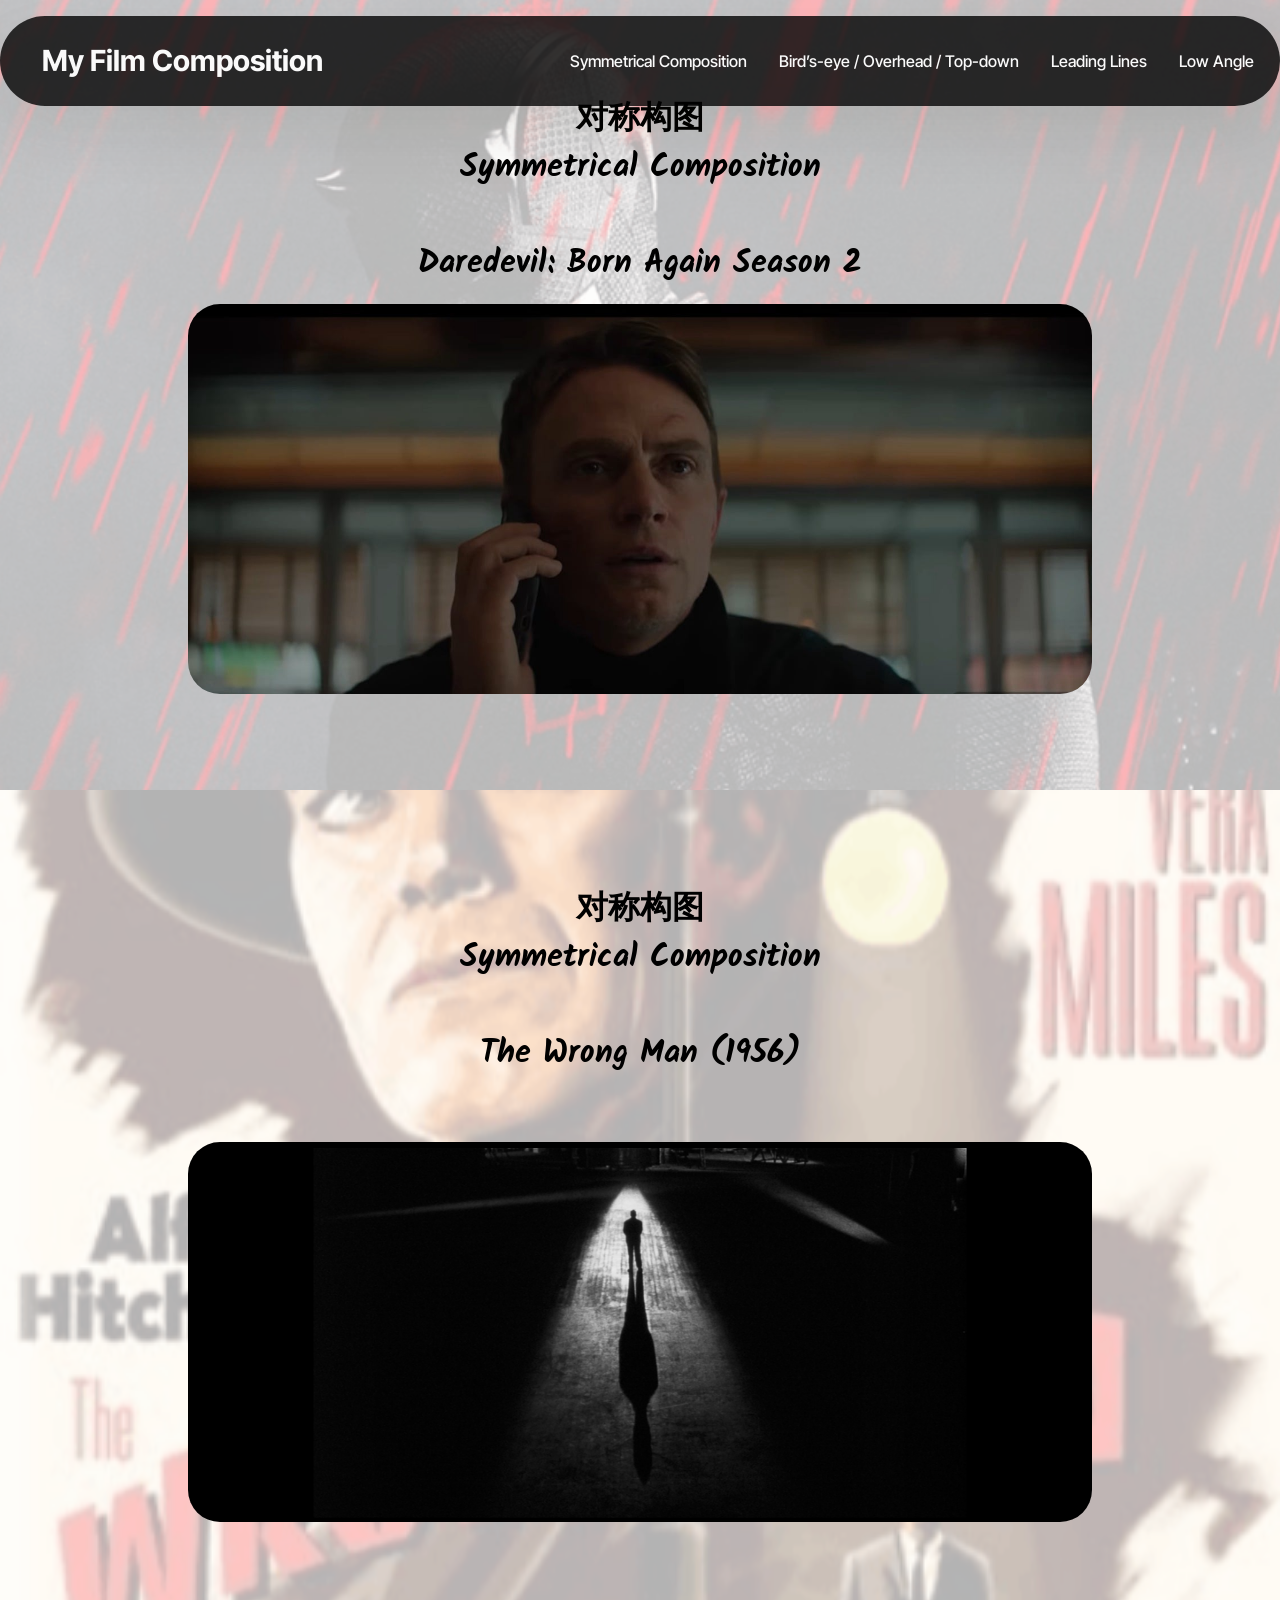
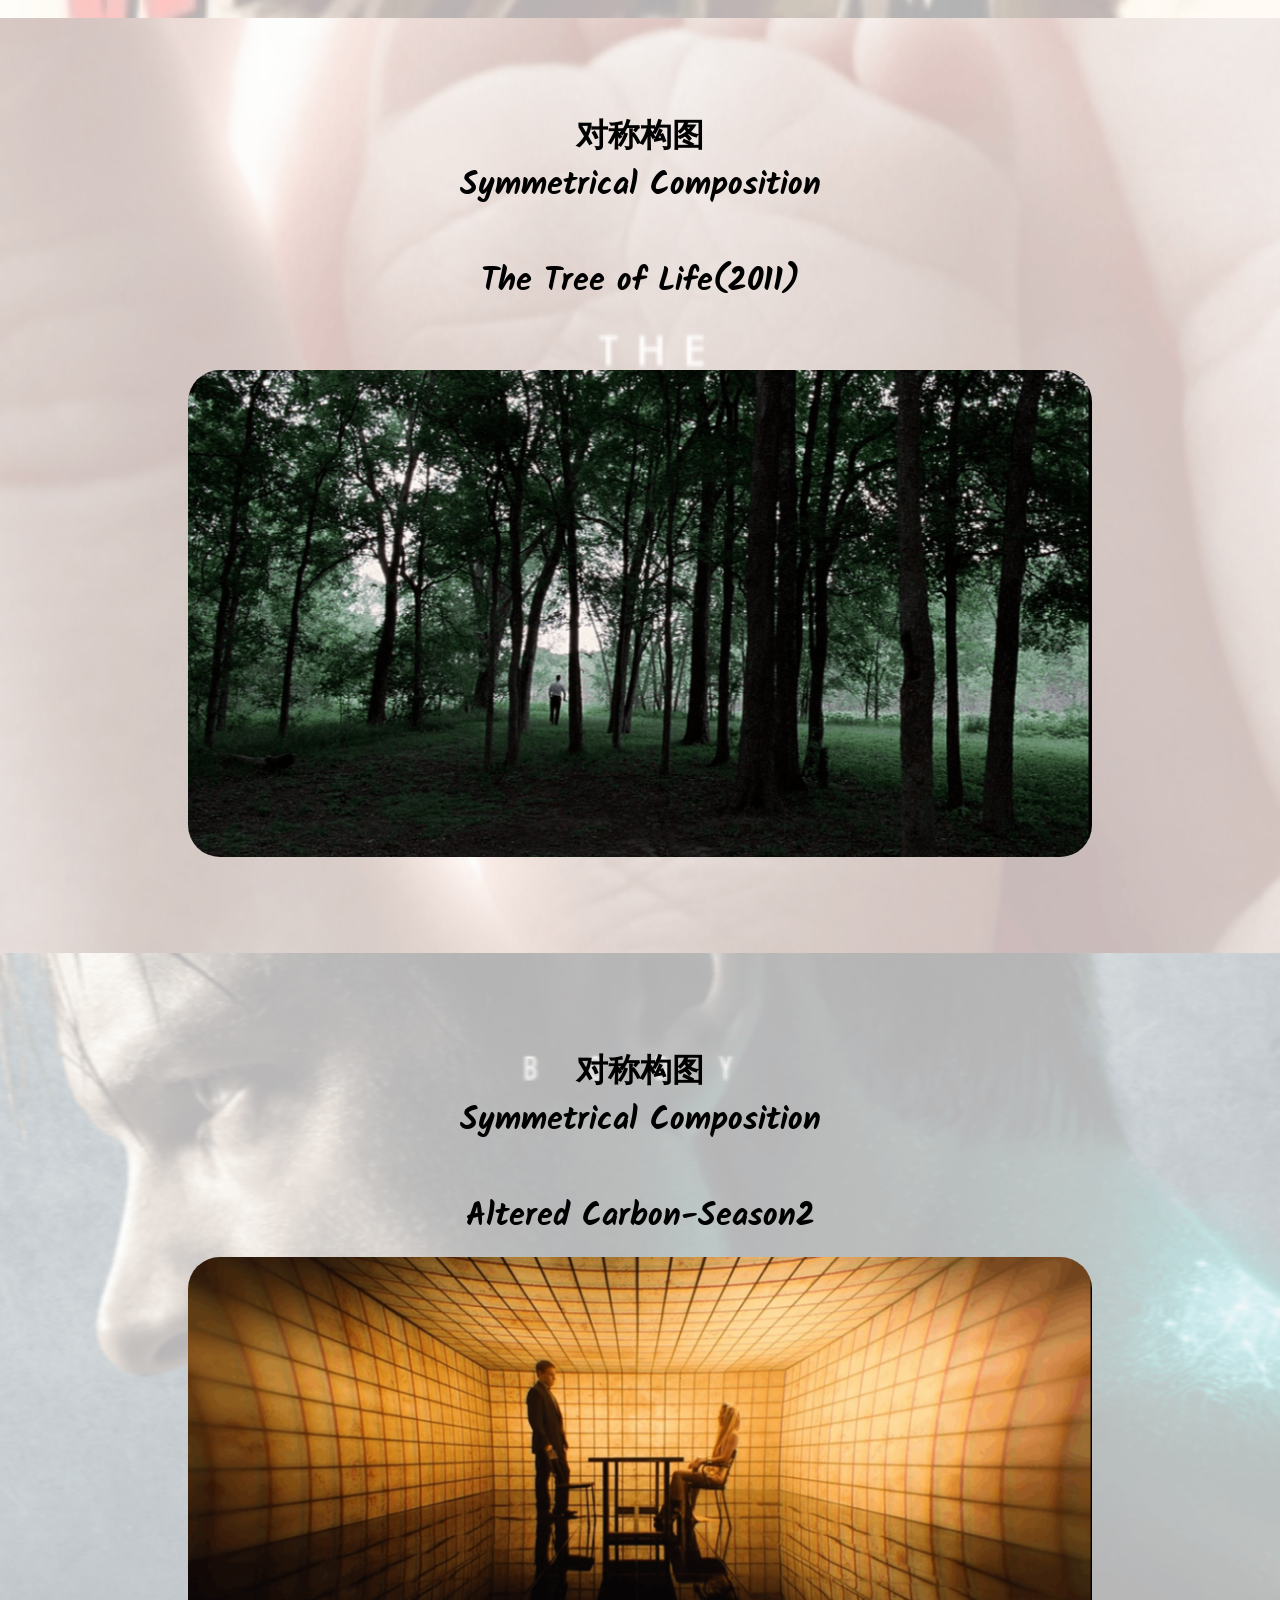
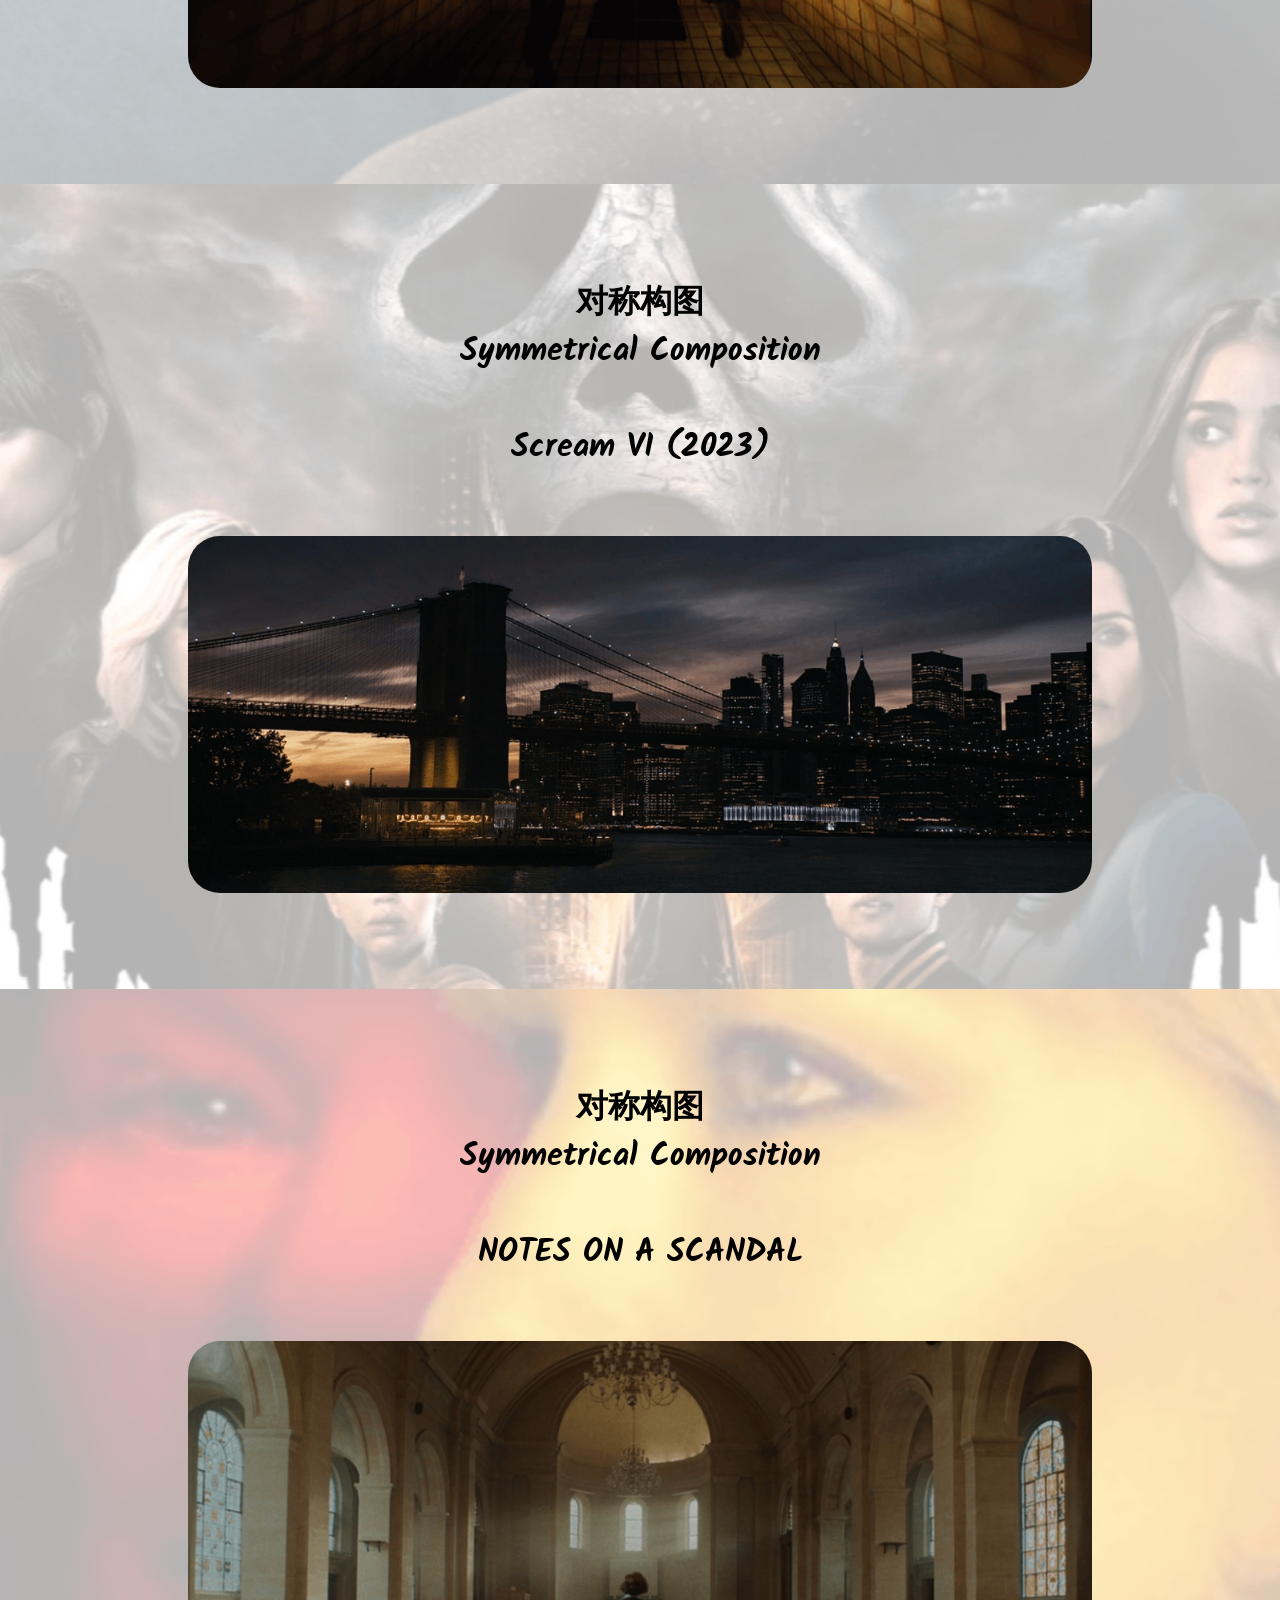
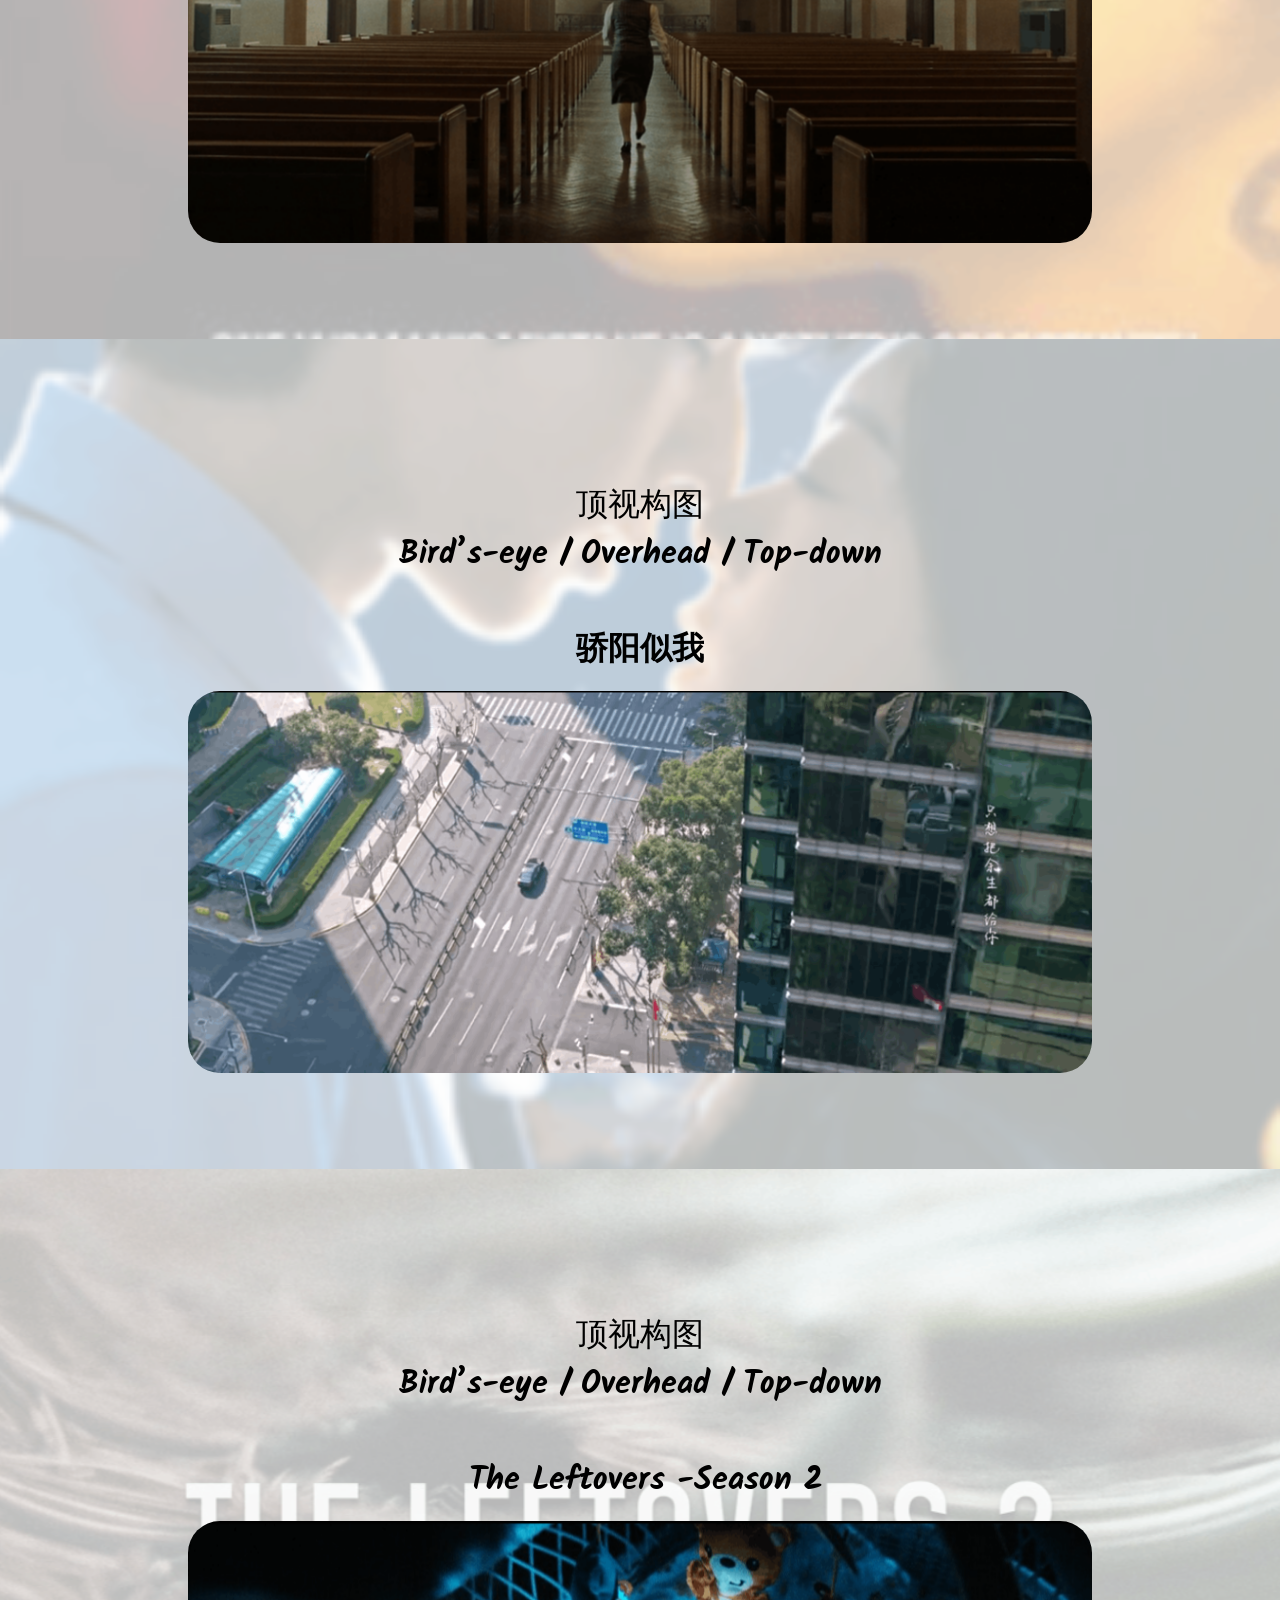
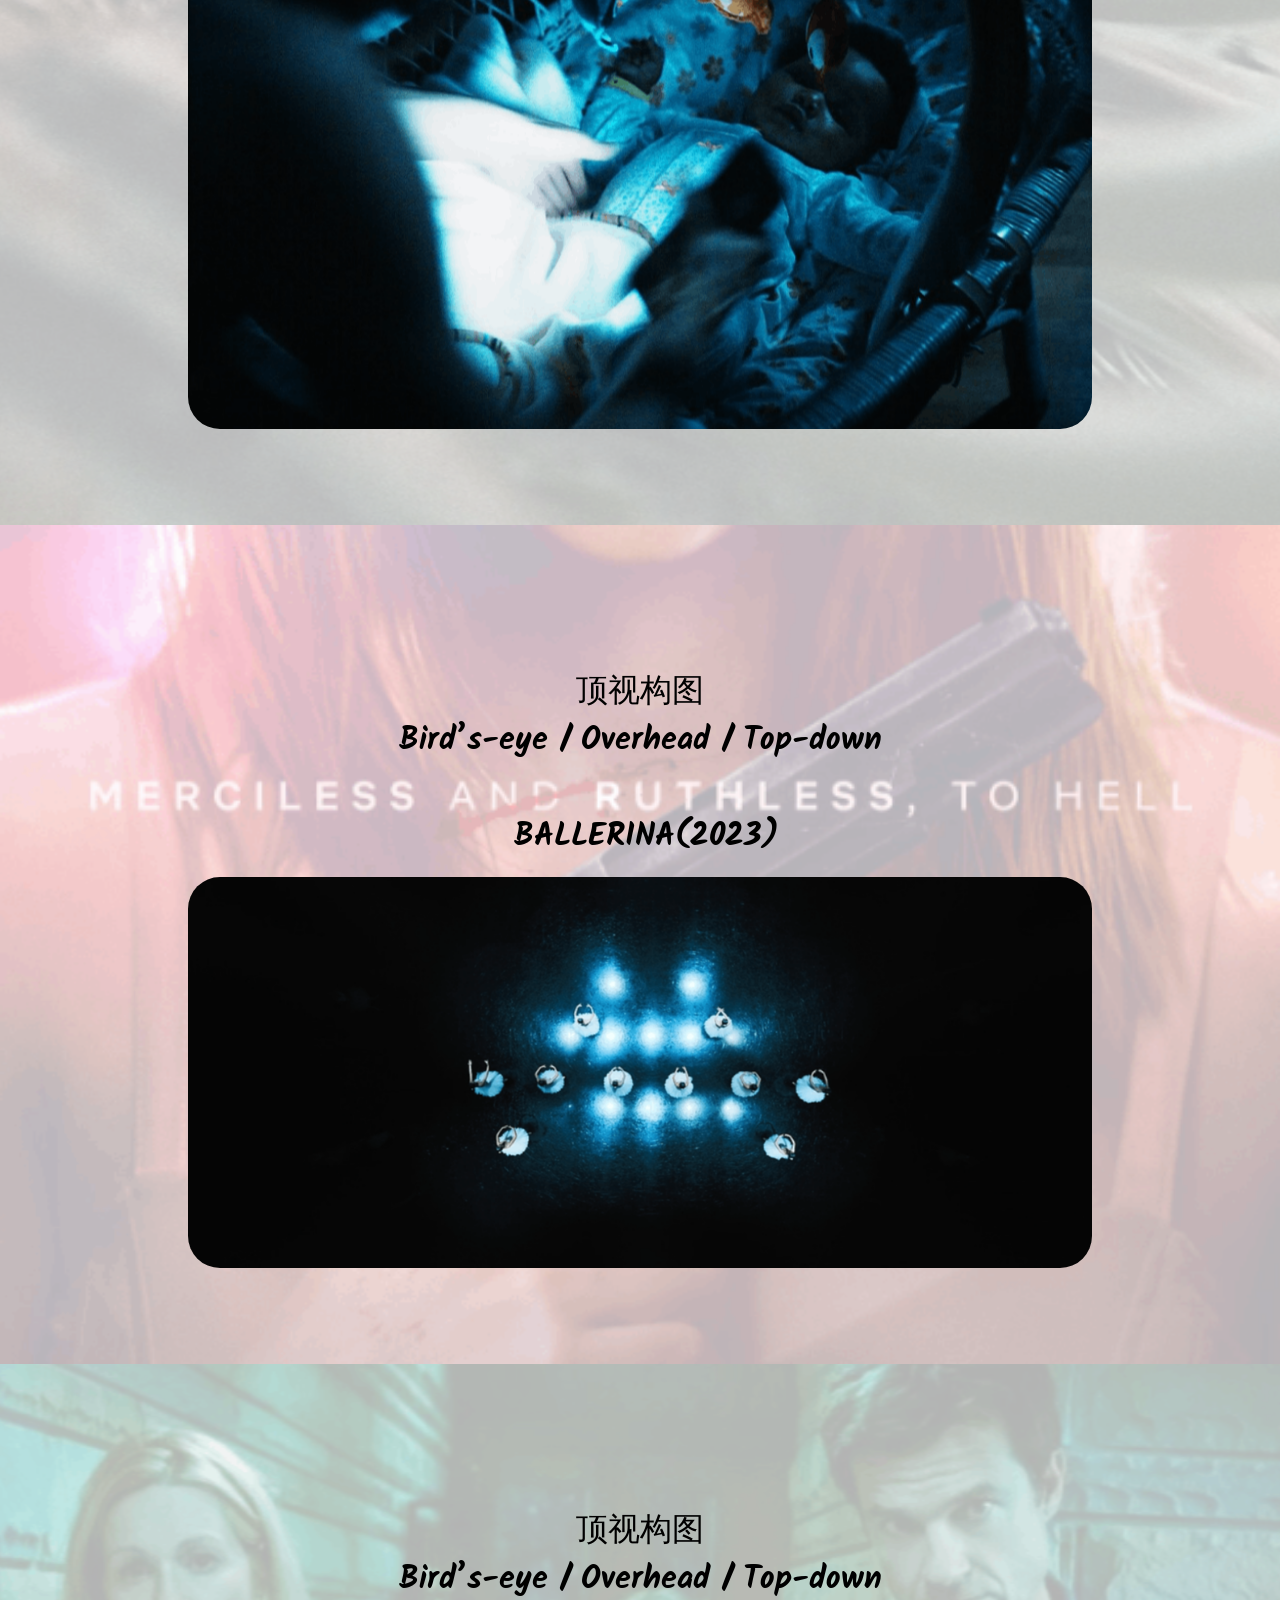
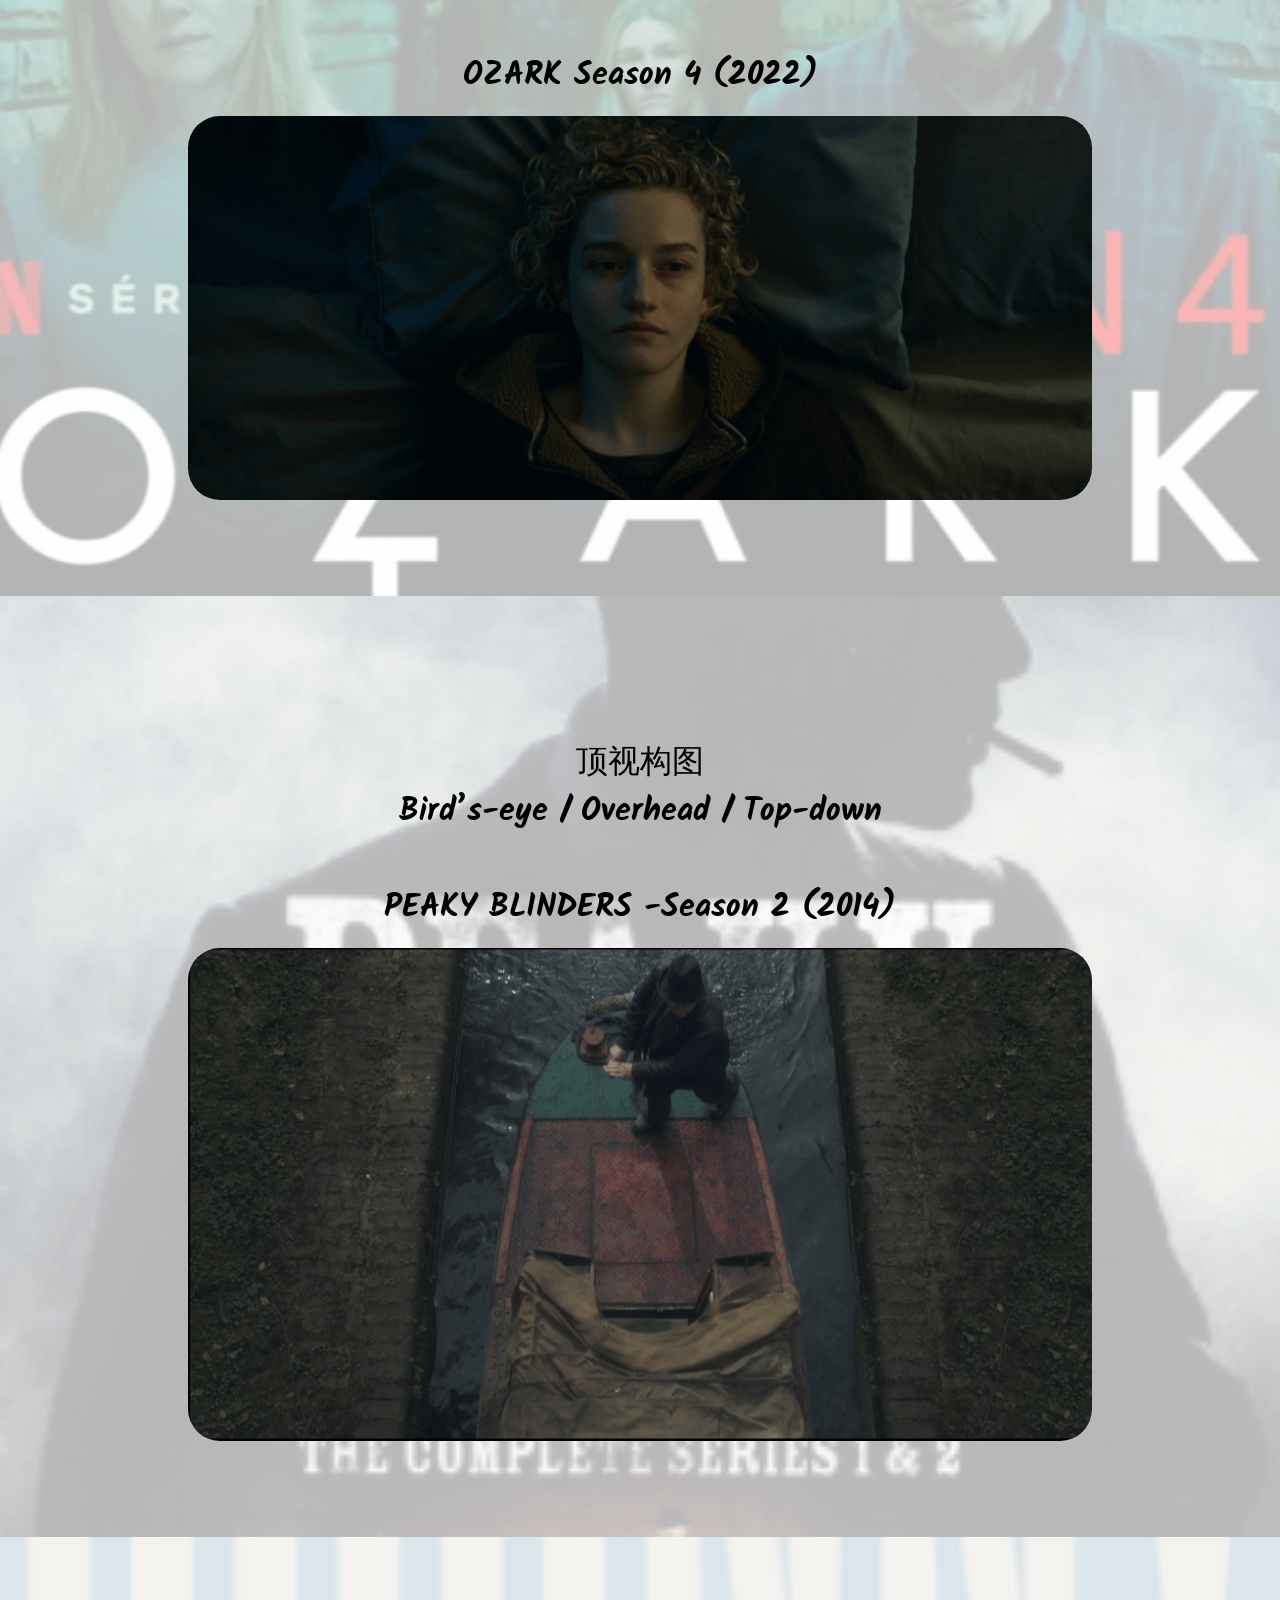
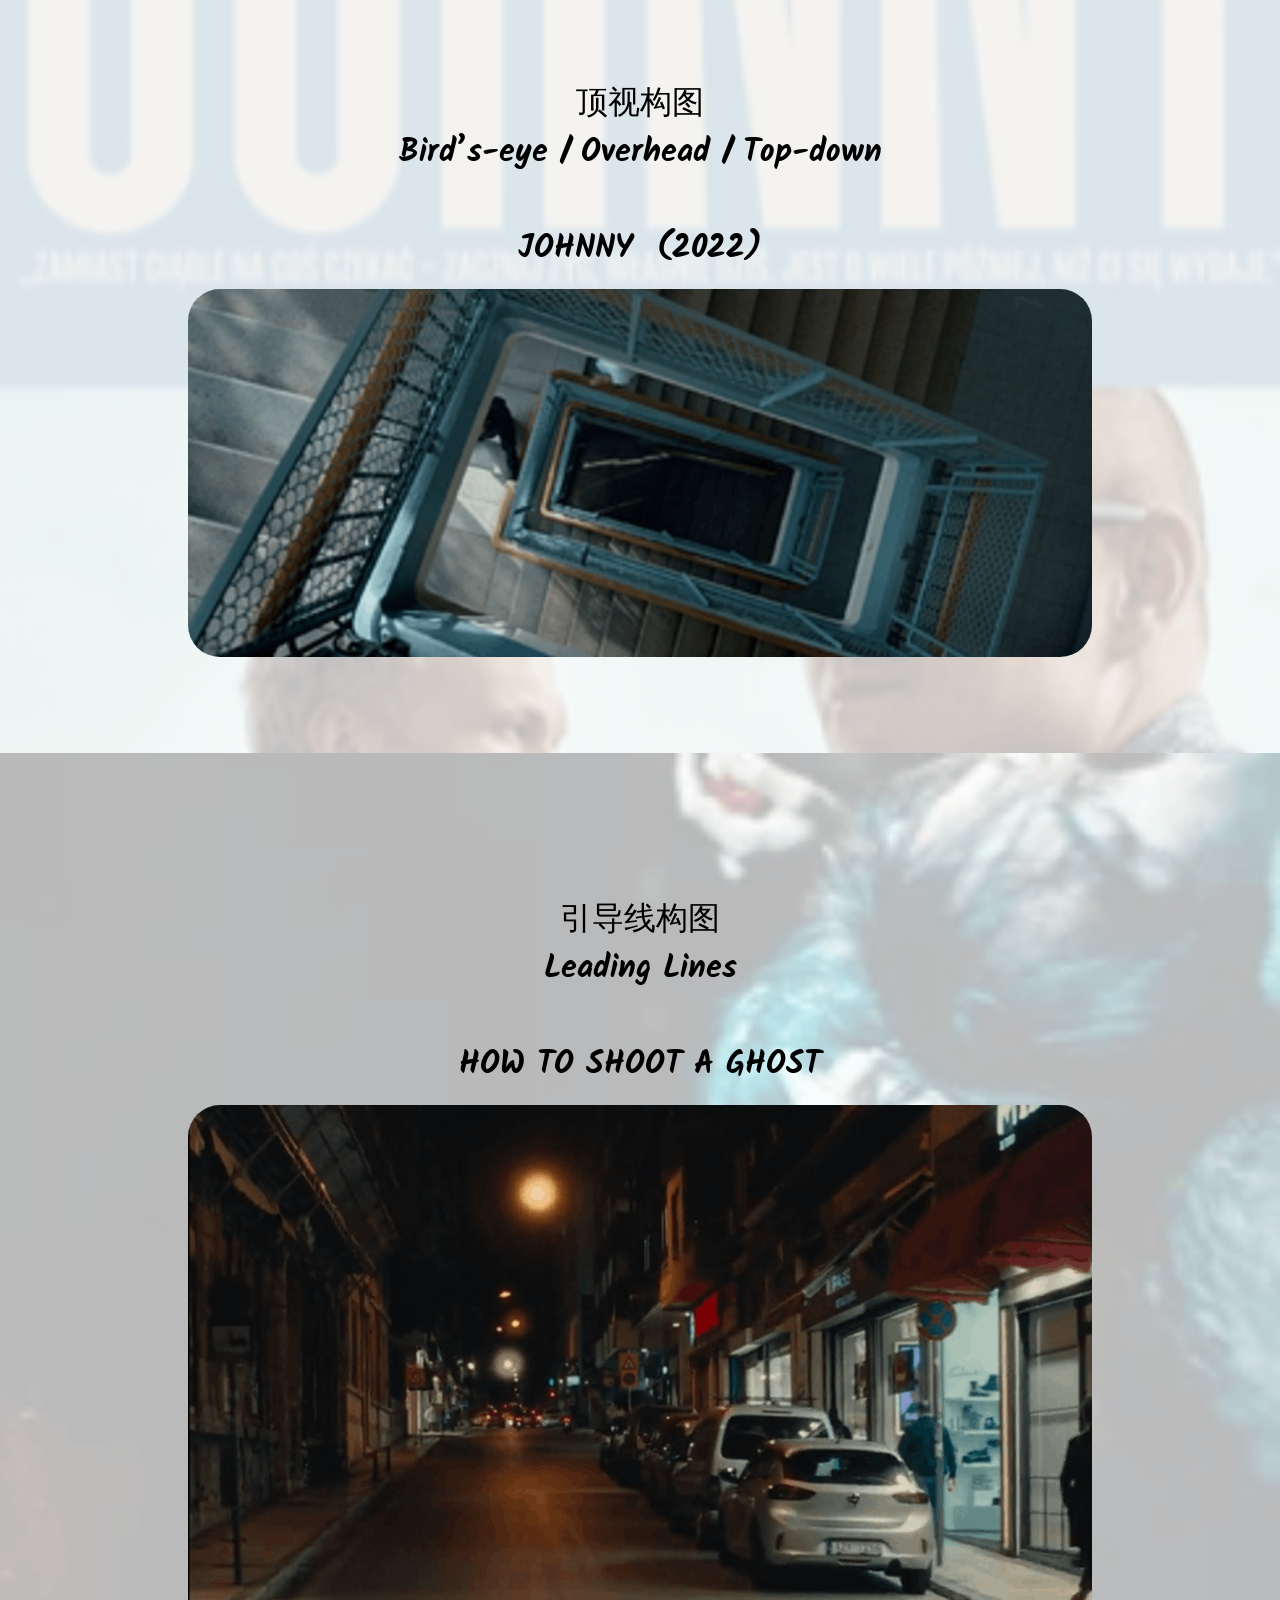
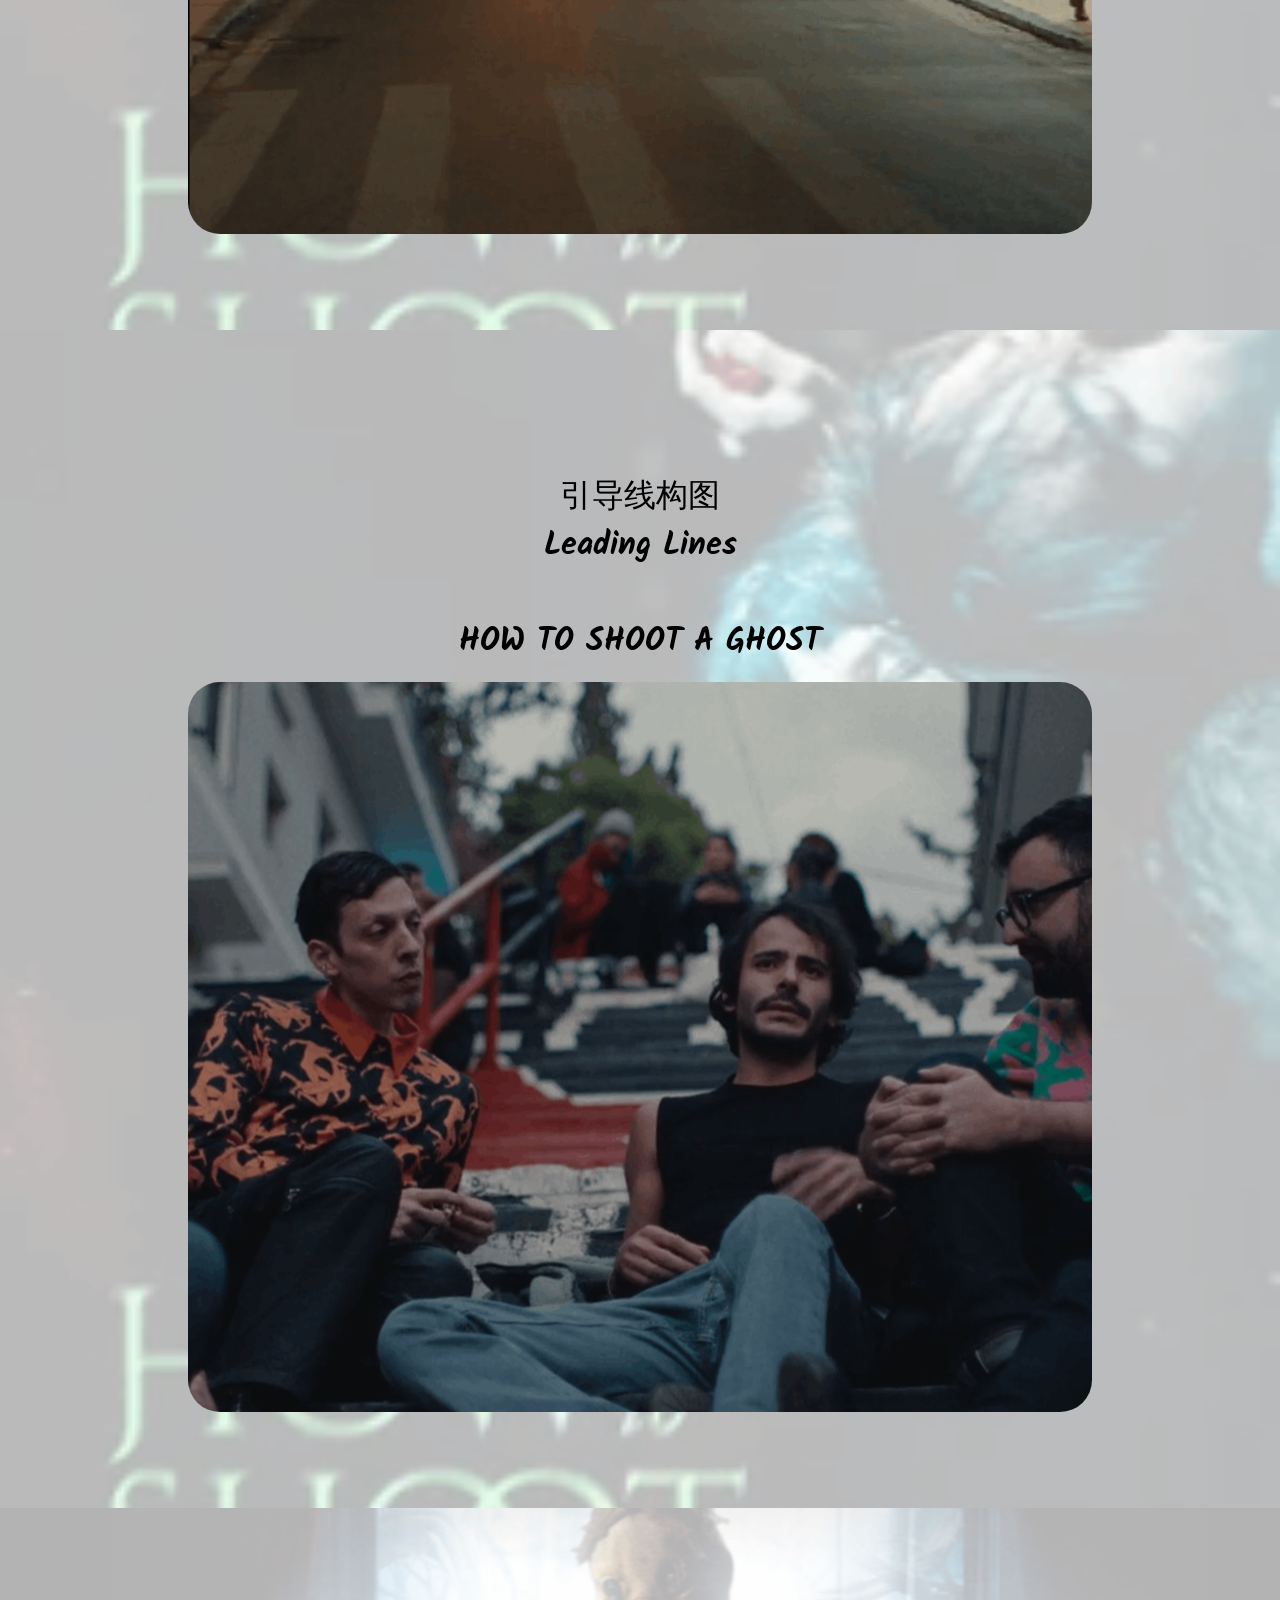
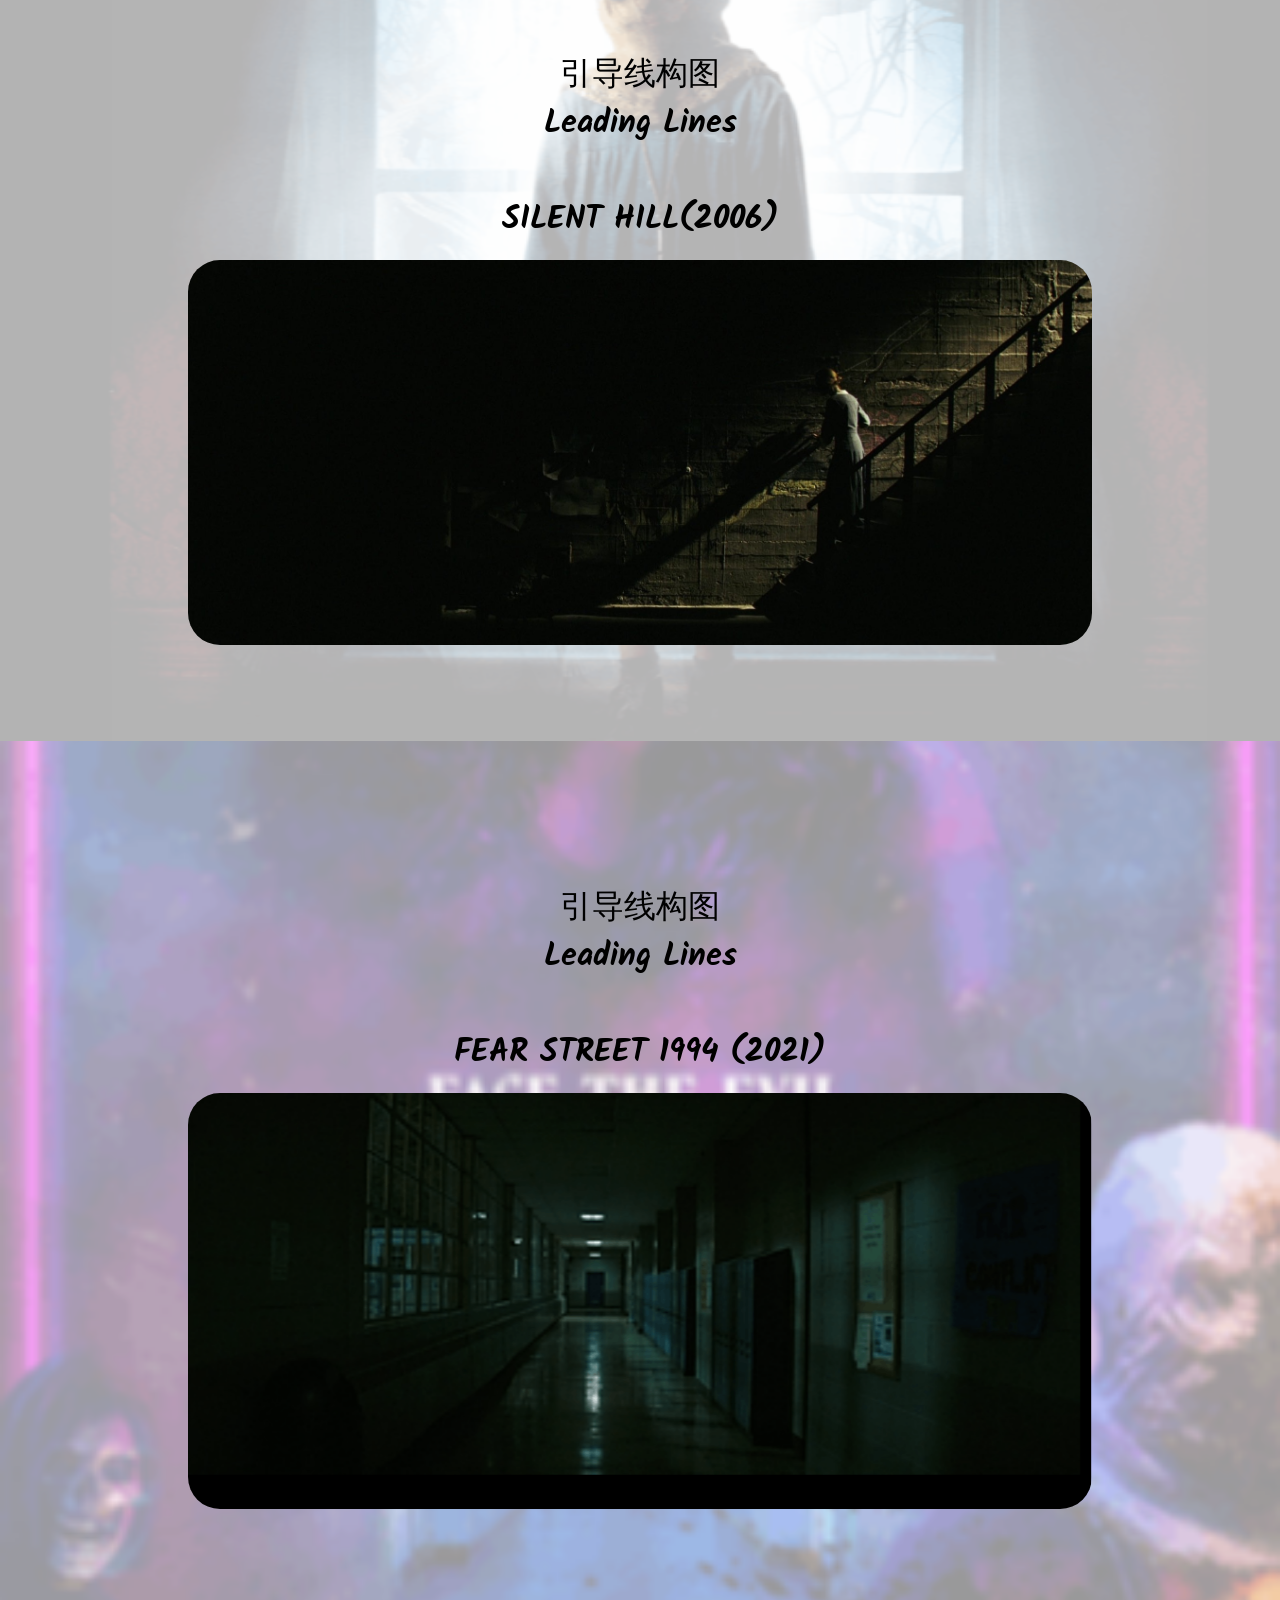
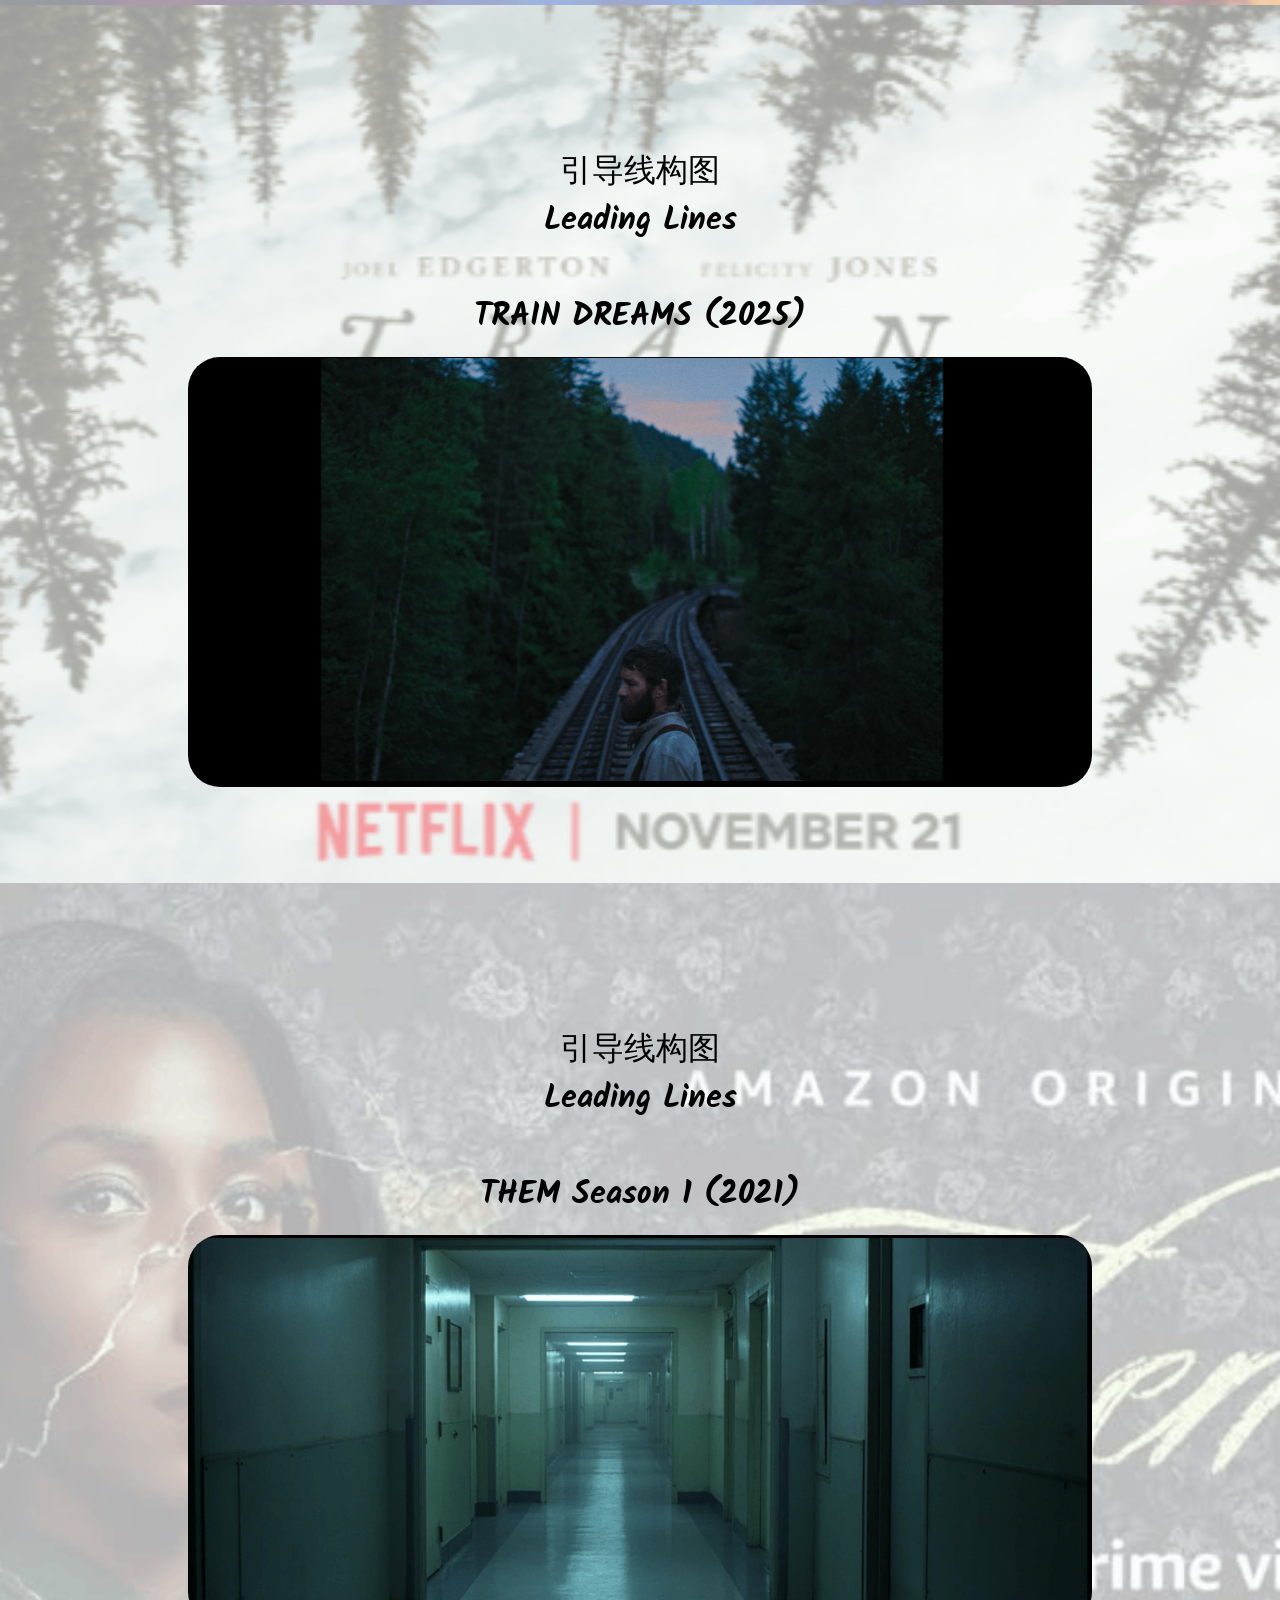
==== commit 2c4884ec: "create github pages" ====
--- a/inde.html
+++ b/inde.html
@@ -22,7 +22,7 @@
   <noscript><link rel="stylesheet" href="https://fonts.googleapis.com/css?family=Fjalla+One:400&display=swap"></noscript>
   <link rel="preload" href="https://fonts.googleapis.com/css?family=Kalam:300,400,700&display=swap" as="style" onload="this.onload=null;this.rel='stylesheet'">
   <noscript><link rel="stylesheet" href="https://fonts.googleapis.com/css?family=Kalam:300,400,700&display=swap"></noscript>
-  <link rel="preload" as="style" href="assets/mobirise/css/mbr-additional.css?v=nyMjws"><link rel="stylesheet" href="assets/mobirise/css/mbr-additional.css?v=nyMjws" type="text/css">
+  <link rel="preload" as="style" href="assets/mobirise/css/mbr-additional.css?v=nzi0NM"><link rel="stylesheet" href="assets/mobirise/css/mbr-additional.css?v=nzi0NM" type="text/css">
 
   
   
@@ -37,7 +37,7 @@
 		<div class="container">
 			<div class="navbar-brand">
 				
-				<span class="navbar-caption-wrap"><a class="navbar-caption text-white display-2" href="https://mobiri.se">My Film Composition&nbsp;</a></span>
+				<span class="navbar-caption-wrap"><a class="navbar-caption text-white display-5" href="https://mobiri.se">My Film Composition&nbsp;</a></span>
 			</div>
 			<button class="navbar-toggler" type="button" data-toggle="collapse" data-bs-toggle="collapse" data-target="#navbarSupportedContent" data-bs-target="#navbarSupportedContent" aria-controls="navbarNavAltMarkup" aria-expanded="false" aria-label="Toggle navigation">
 				<div class="hamburger">
@@ -535,7 +535,7 @@
             </div>
         </div>
     </div>
-</section><section class="display-7" style="padding: 0;align-items: center;justify-content: center;flex-wrap: wrap;    align-content: center;display: flex;position: relative;height: 4rem;"><a href="https://mobiri.se/4654943" style="flex: 1 1;height: 4rem;position: absolute;width: 100%;z-index: 1;"><img alt="" style="height: 4rem;" src="[data-uri]"></a><p style="margin: 0;text-align: center;" class="display-7">&#8204;</p><a style="z-index:1" href="https://mobirise.com/html-builder.html">HTML Website Maker</a></section><script src="assets/bootstrap/js/bootstrap.bundle.min.js"></script>  <script src="assets/smoothscroll/smooth-scroll.js"></script>  <script src="assets/ytplayer/index.js"></script>  <script src="assets/dropdown/js/navbar-dropdown.js"></script>  <script src="assets/theme/js/script.js"></script>  
+</section><section class="display-7" style="padding: 0;align-items: center;justify-content: center;flex-wrap: wrap;    align-content: center;display: flex;position: relative;height: 4rem;"><a href="https://mobiri.se/4654943" style="flex: 1 1;height: 4rem;position: absolute;width: 100%;z-index: 1;"><img alt="" style="height: 4rem;" src="[data-uri]"></a><p style="margin: 0;text-align: center;" class="display-7">&#8204;</p><a style="z-index:1" href="https://mobirise.com/builder/no-code-website-builder.html">No Code Website Builder</a></section><script src="assets/bootstrap/js/bootstrap.bundle.min.js"></script>  <script src="assets/smoothscroll/smooth-scroll.js"></script>  <script src="assets/ytplayer/index.js"></script>  <script src="assets/dropdown/js/navbar-dropdown.js"></script>  <script src="assets/theme/js/script.js"></script>  
   
   
  <div id="scrollToTop" class="scrollToTop mbr-arrow-up"><a style="text-align: center;"><i class="mbr-arrow-up-icon mbr-arrow-up-icon-cm cm-icon cm-icon-smallarrow-up"></i></a></div>
--- a/assets/mobirise/css/mbr-additional.css
+++ b/assets/mobirise/css/mbr-additional.css
@@ -46,19 +46,19 @@
 }
 .display-5 {
   font-family: 'Inter Tight', sans-serif;
-  font-size: 1.4rem;
+  font-size: 2rem;
   line-height: 1.5;
 }
 .display-5 > .mbr-iconfont {
-  font-size: 1.75rem;
+  font-size: 2.5rem;
 }
 .display-7 {
   font-family: 'Inter Tight', sans-serif;
-  font-size: 1.1rem;
+  font-size: 1.5rem;
   line-height: 1.3;
 }
 .display-7 > .mbr-iconfont {
-  font-size: 1.375rem;
+  font-size: 1.875rem;
 }
 /* ---- Fluid typography for mobile devices ---- */
 /* 1.4 - font scale ratio ( bootstrap == 1.42857 ) */
@@ -87,14 +87,14 @@
     line-height: calc( 1.4 * (1rem + (1 - 1) * ((100vw - 20rem) / (48 - 20))));
   }
   .display-5 {
-    font-size: 1.12rem;
-    font-size: calc( 1.14rem + (1.4 - 1.14) * ((100vw - 20rem) / (48 - 20)));
-    line-height: calc( 1.4 * (1.14rem + (1.4 - 1.14) * ((100vw - 20rem) / (48 - 20))));
+    font-size: 1.6rem;
+    font-size: calc( 1.35rem + (2 - 1.35) * ((100vw - 20rem) / (48 - 20)));
+    line-height: calc( 1.4 * (1.35rem + (2 - 1.35) * ((100vw - 20rem) / (48 - 20))));
   }
   .display-7 {
-    font-size: 0.88rem;
-    font-size: calc( 1.0350000000000001rem + (1.1 - 1.0350000000000001) * ((100vw - 20rem) / (48 - 20)));
-    line-height: calc( 1.4 * (1.0350000000000001rem + (1.1 - 1.0350000000000001) * ((100vw - 20rem) / (48 - 20))));
+    font-size: 1.2rem;
+    font-size: calc( 1.175rem + (1.5 - 1.175) * ((100vw - 20rem) / (48 - 20)));
+    line-height: calc( 1.4 * (1.175rem + (1.5 - 1.175) * ((100vw - 20rem) / (48 - 20))));
   }
 }
 @media (min-width: 992px) and (max-width: 1400px) {
@@ -114,14 +114,14 @@
     line-height: calc( 1.4 * (1rem + (1 - 1) * ((100vw - 62rem) / (87 - 62))));
   }
   .display-5 {
-    font-size: 1.12rem;
-    font-size: calc( 1.14rem + (1.4 - 1.14) * ((100vw - 62rem) / (87 - 62)));
-    line-height: calc( 1.4 * (1.14rem + (1.4 - 1.14) * ((100vw - 62rem) / (87 - 62))));
+    font-size: 1.6rem;
+    font-size: calc( 1.35rem + (2 - 1.35) * ((100vw - 62rem) / (87 - 62)));
+    line-height: calc( 1.4 * (1.35rem + (2 - 1.35) * ((100vw - 62rem) / (87 - 62))));
   }
   .display-7 {
-    font-size: 0.88rem;
-    font-size: calc( 1.0350000000000001rem + (1.1 - 1.0350000000000001) * ((100vw - 62rem) / (87 - 62)));
-    line-height: calc( 1.4 * (1.0350000000000001rem + (1.1 - 1.0350000000000001) * ((100vw - 62rem) / (87 - 62))));
+    font-size: 1.2rem;
+    font-size: calc( 1.175rem + (1.5 - 1.175) * ((100vw - 62rem) / (87 - 62)));
+    line-height: calc( 1.4 * (1.175rem + (1.5 - 1.175) * ((100vw - 62rem) / (87 - 62))));
   }
 }
 /* Buttons */
@@ -642,13 +642,13 @@
 }
 .form-control {
   font-family: 'Inter Tight', sans-serif;
-  font-size: 1.1rem;
+  font-size: 1.5rem;
   line-height: 1.3;
   font-weight: 400;
   border-radius: 40px !important;
 }
 .form-control > .mbr-iconfont {
-  font-size: 1.375rem;
+  font-size: 1.875rem;
 }
 .form-control:hover,
 .form-control:focus {
@@ -657,12 +657,12 @@
 }
 .form-control:-webkit-input-placeholder {
   font-family: 'Inter Tight', sans-serif;
-  font-size: 1.1rem;
+  font-size: 1.5rem;
   line-height: 1.3;
   font-weight: 400;
 }
 .form-control:-webkit-input-placeholder > .mbr-iconfont {
-  font-size: 1.375rem;
+  font-size: 1.875rem;
 }
 blockquote {
   border-color: #2b7a69;
--- a/assets/mobirise/css/mbr-additional.css
+++ b/assets/mobirise/css/mbr-additional.css
@@ -46,19 +46,19 @@
 }
 .display-5 {
   font-family: 'Inter Tight', sans-serif;
-  font-size: 1.4rem;
+  font-size: 2rem;
   line-height: 1.5;
 }
 .display-5 > .mbr-iconfont {
-  font-size: 1.75rem;
+  font-size: 2.5rem;
 }
 .display-7 {
   font-family: 'Inter Tight', sans-serif;
-  font-size: 1.1rem;
+  font-size: 1.5rem;
   line-height: 1.3;
 }
 .display-7 > .mbr-iconfont {
-  font-size: 1.375rem;
+  font-size: 1.875rem;
 }
 /* ---- Fluid typography for mobile devices ---- */
 /* 1.4 - font scale ratio ( bootstrap == 1.42857 ) */
@@ -87,14 +87,14 @@
     line-height: calc( 1.4 * (1rem + (1 - 1) * ((100vw - 20rem) / (48 - 20))));
   }
   .display-5 {
-    font-size: 1.12rem;
-    font-size: calc( 1.14rem + (1.4 - 1.14) * ((100vw - 20rem) / (48 - 20)));
-    line-height: calc( 1.4 * (1.14rem + (1.4 - 1.14) * ((100vw - 20rem) / (48 - 20))));
+    font-size: 1.6rem;
+    font-size: calc( 1.35rem + (2 - 1.35) * ((100vw - 20rem) / (48 - 20)));
+    line-height: calc( 1.4 * (1.35rem + (2 - 1.35) * ((100vw - 20rem) / (48 - 20))));
   }
   .display-7 {
-    font-size: 0.88rem;
-    font-size: calc( 1.0350000000000001rem + (1.1 - 1.0350000000000001) * ((100vw - 20rem) / (48 - 20)));
-    line-height: calc( 1.4 * (1.0350000000000001rem + (1.1 - 1.0350000000000001) * ((100vw - 20rem) / (48 - 20))));
+    font-size: 1.2rem;
+    font-size: calc( 1.175rem + (1.5 - 1.175) * ((100vw - 20rem) / (48 - 20)));
+    line-height: calc( 1.4 * (1.175rem + (1.5 - 1.175) * ((100vw - 20rem) / (48 - 20))));
   }
 }
 @media (min-width: 992px) and (max-width: 1400px) {
@@ -114,14 +114,14 @@
     line-height: calc( 1.4 * (1rem + (1 - 1) * ((100vw - 62rem) / (87 - 62))));
   }
   .display-5 {
-    font-size: 1.12rem;
-    font-size: calc( 1.14rem + (1.4 - 1.14) * ((100vw - 62rem) / (87 - 62)));
-    line-height: calc( 1.4 * (1.14rem + (1.4 - 1.14) * ((100vw - 62rem) / (87 - 62))));
+    font-size: 1.6rem;
+    font-size: calc( 1.35rem + (2 - 1.35) * ((100vw - 62rem) / (87 - 62)));
+    line-height: calc( 1.4 * (1.35rem + (2 - 1.35) * ((100vw - 62rem) / (87 - 62))));
   }
   .display-7 {
-    font-size: 0.88rem;
-    font-size: calc( 1.0350000000000001rem + (1.1 - 1.0350000000000001) * ((100vw - 62rem) / (87 - 62)));
-    line-height: calc( 1.4 * (1.0350000000000001rem + (1.1 - 1.0350000000000001) * ((100vw - 62rem) / (87 - 62))));
+    font-size: 1.2rem;
+    font-size: calc( 1.175rem + (1.5 - 1.175) * ((100vw - 62rem) / (87 - 62)));
+    line-height: calc( 1.4 * (1.175rem + (1.5 - 1.175) * ((100vw - 62rem) / (87 - 62))));
   }
 }
 /* Buttons */
@@ -642,13 +642,13 @@
 }
 .form-control {
   font-family: 'Inter Tight', sans-serif;
-  font-size: 1.1rem;
+  font-size: 1.5rem;
   line-height: 1.3;
   font-weight: 400;
   border-radius: 40px !important;
 }
 .form-control > .mbr-iconfont {
-  font-size: 1.375rem;
+  font-size: 1.875rem;
 }
 .form-control:hover,
 .form-control:focus {
@@ -657,12 +657,12 @@
 }
 .form-control:-webkit-input-placeholder {
   font-family: 'Inter Tight', sans-serif;
-  font-size: 1.1rem;
+  font-size: 1.5rem;
   line-height: 1.3;
   font-weight: 400;
 }
 .form-control:-webkit-input-placeholder > .mbr-iconfont {
-  font-size: 1.375rem;
+  font-size: 1.875rem;
 }
 blockquote {
   border-color: #2b7a69;
